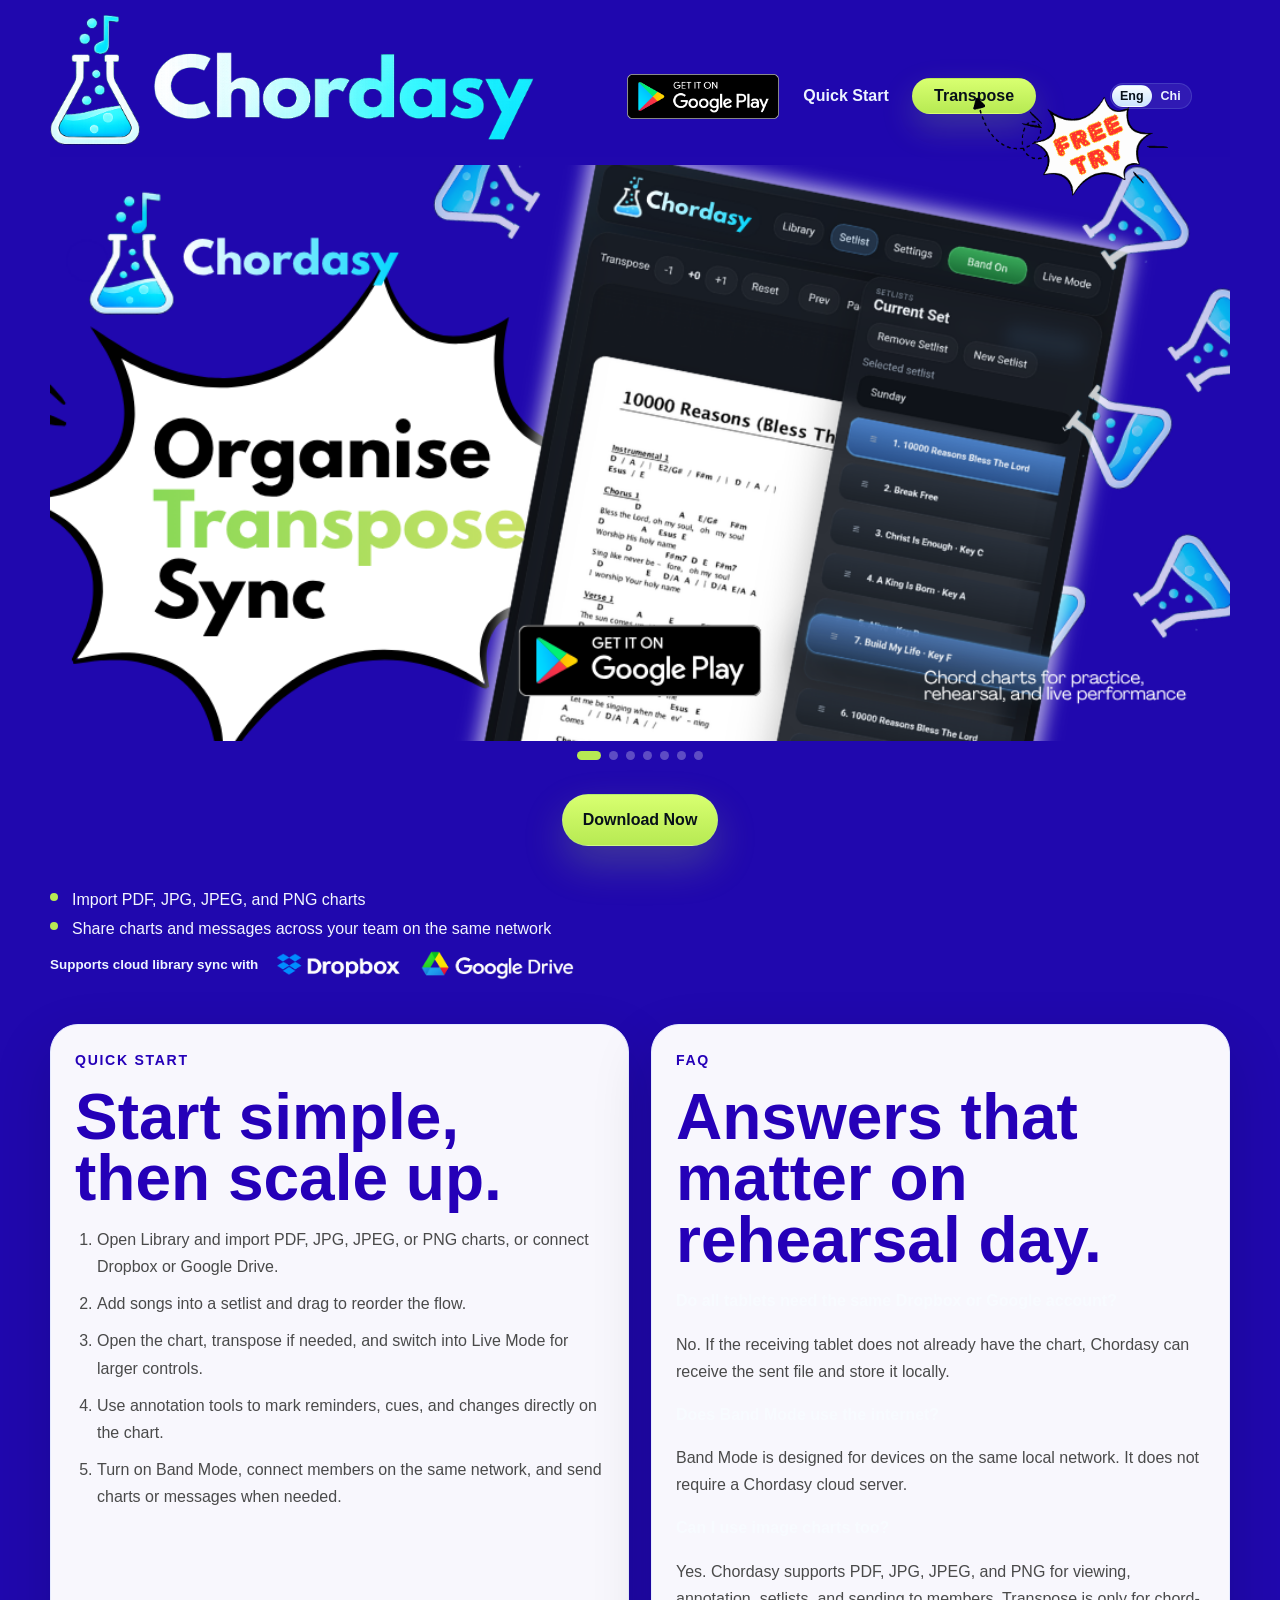
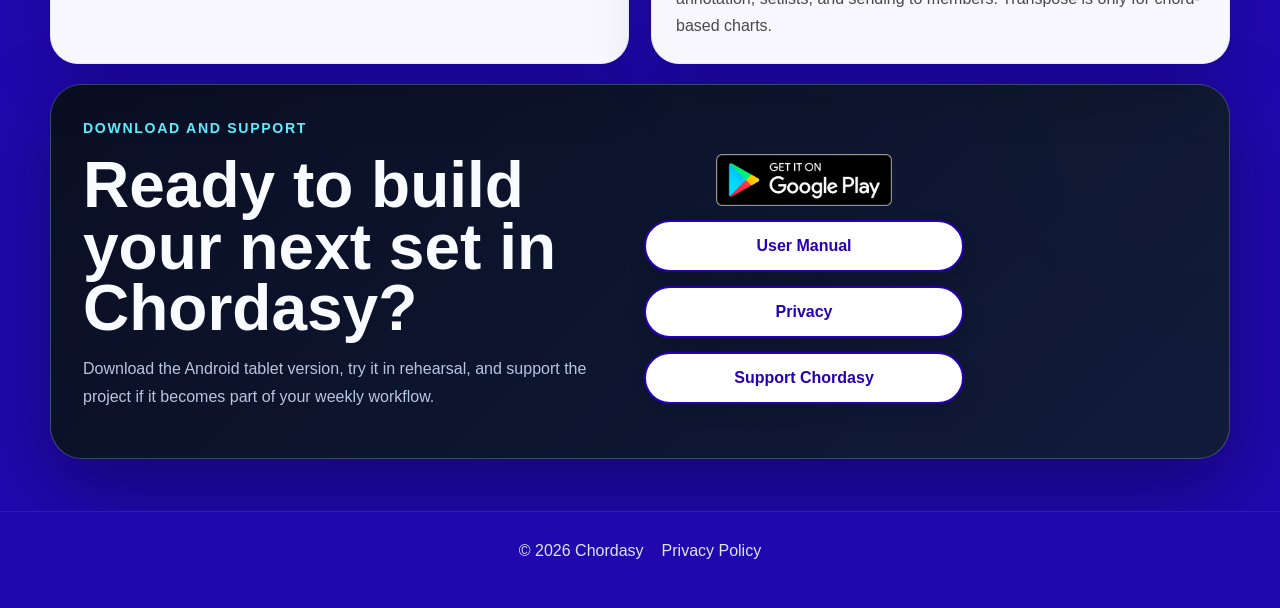
==== index.html @ b267c08c "Add files via upload" ====
<!doctype html>
<html lang="en">
  <head>
    <meta charset="utf-8" />
    <meta name="viewport" content="width=device-width, initial-scale=1" />
    <title>Chordasy | Build your chart flow for the stage</title>
    <meta
      name="description"
      content="Chordasy helps bands organize chart libraries, build setlists, transpose keys, annotate on stage, connect Dropbox or Google Drive, and share songs in Band Mode."
    />
    <meta property="og:title" content="Chordasy" />
    <meta
      property="og:description"
      content="Organize your chart library, build setlists fast, transpose instantly, and share charts across the band."
    />
    <meta property="og:type" content="website" />
    <meta property="og:image" content="store-page-2.png" />
    <link rel="canonical" href="https://chordasy.com/" />
    <link rel="icon" href="chordasy_app_icon.png" />
    <link rel="preload" as="image" href="feature_card_desktop_1.png" />
    <link rel="stylesheet" href="styles.css?v=20260610-mobile-download-1" />
    <script type="application/ld+json">
      {
        "@context": "https://schema.org",
        "@graph": [
          {
            "@type": "WebSite",
            "@id": "https://chordasy.com/#website",
            "name": "Chordasy",
            "url": "https://chordasy.com/",
            "inLanguage": ["en", "zh-Hant"],
            "publisher": {
              "@id": "https://chordasy.com/#organization"
            }
          },
          {
            "@type": "Organization",
            "@id": "https://chordasy.com/#organization",
            "name": "Chordasy",
            "url": "https://chordasy.com/",
            "logo": "https://chordasy.com/chordasy_logo_header.png"
          },
          {
            "@type": "SoftwareApplication",
            "@id": "https://chordasy.com/#app",
            "name": "Chordasy",
            "applicationCategory": "MusicApplication",
            "operatingSystem": "Android",
            "url": "https://chordasy.com/",
            "downloadUrl": "https://chordasy.com/download.html",
            "image": "https://chordasy.com/store-page-2.png",
            "description": "Chordasy helps bands organize chart libraries, build setlists, transpose keys, annotate on stage, connect Dropbox or Google Drive, and share songs in Band Mode.",
            "offers": {
              "@type": "Offer",
              "price": "0",
              "priceCurrency": "USD",
              "url": "https://chordasy.com/download.html"
            },
            "featureList": [
              "Organize PDF, JPG, JPEG, and PNG chart libraries",
              "Build and reorder setlists",
              "Transpose chord charts",
              "Annotate charts during rehearsal or live performance",
              "Connect Dropbox and Google Drive chart libraries",
              "Share charts and messages with band members on the same network"
            ],
            "publisher": {
              "@id": "https://chordasy.com/#organization"
            }
          },
          {
            "@type": "FAQPage",
            "@id": "https://chordasy.com/#faq",
            "mainEntity": [
              {
                "@type": "Question",
                "name": "Do all tablets need the same Dropbox or Google account?",
                "acceptedAnswer": {
                  "@type": "Answer",
                  "text": "No. If the receiving tablet does not already have the chart, Chordasy can receive the sent file and store it locally."
                }
              },
              {
                "@type": "Question",
                "name": "Does Band Mode use the internet?",
                "acceptedAnswer": {
                  "@type": "Answer",
                  "text": "Band Mode is designed for devices on the same local network. It does not require a Chordasy cloud server."
                }
              },
              {
                "@type": "Question",
                "name": "Can I use image charts too?",
                "acceptedAnswer": {
                  "@type": "Answer",
                  "text": "Yes. Chordasy supports PDF, JPG, JPEG, and PNG for viewing, annotation, setlists, and sending to members. Transpose is only for chord-based charts."
                }
              }
            ]
          }
        ]
      }
    </script>
  </head>
  <body>
    <header class="site-header">
      <a class="brand" href="#top" aria-label="Chordasy home">
        <img src="chordasy_logo_header.png" alt="Chordasy" />
      </a>
      <div class="header-controls">
        <nav class="nav-links" aria-label="Main navigation">
          <a class="nav-play-badge play-badge-button" href="https://play.google.com/store/apps/details?id=com.KaKitGameProduction.Chordasy" aria-label="Download on Google Play">
            <img src="Google-play-badge.png" alt="Get it on Google Play" />
          </a>
          <a href="#help" data-i18n="navFeatures">Quick Start</a>
          <div class="transpose-nav-callout">
            <button type="button" class="nav-link-button nav-link-button-accent" data-transpose-open data-i18n="navTranspose">Transpose</button>
            <img class="transpose-nav-callout-image" src="transpose-callout.gif" alt="Free try callout for Transpose" />
          </div>
        </nav>
        <div class="lang-switch" aria-label="Language switcher">
          <button type="button" class="lang-button" data-lang-button="en">Eng</button>
          <button type="button" class="lang-button" data-lang-button="zh">Chi</button>
        </div>
      </div>
    </header>

    <main id="top">
      <section class="hero">
        <div class="hero-copy hero-copy-top">
          <p class="eyebrow" data-i18n="heroEyebrow">Tablet-ready workflow for rehearsals, worship teams, and live bands</p>
          <h1 class="hero-title">
            <span data-i18n="heroTitleLine1">Build</span>
            <span class="accent" data-i18n="heroTitleLine2">your chart flow</span>
            <span data-i18n="heroTitleLine3">for the stage.</span>
          </h1>
          <p class="lead" data-i18n="heroLead">
            Chordasy brings library search, setlists, transpose, live annotation, cloud sync, and Band Mode sharing into one fast tablet workspace.
          </p>
        </div>

        <div class="hero-copy hero-copy-bottom">
          <ul class="hero-points">
            <li data-i18n="heroPoint1">Import PDF, JPG, JPEG, and PNG charts</li>
            <li data-i18n="heroPoint3">Share charts and messages across the band on the same network</li>
          </ul>
          <div class="provider-strip" aria-label="Supported cloud providers">
            <span class="provider-strip-label" data-i18n="providerLabel">Supports cloud library sync with</span>
            <div class="provider-logos">
              <img class="provider-logo provider-logo-dropbox" src="dropbox_logo_20260605.png" alt="Dropbox" />
              <img class="provider-logo provider-logo-google-drive" src="google_drive_logo_20260605.png" alt="Google Drive" />
            </div>
          </div>
        </div>

        <div class="hero-download-now">
          <a
            class="button primary"
            href="https://play.google.com/store/apps/details?id=com.KaKitGameProduction.Chordasy"
            target="_blank"
            rel="noopener"
          >
            Download Now
          </a>
        </div>

        <div class="hero-stage" id="stories" aria-label="Chordasy story posters">
          <div class="story-grid hero-story-grid">
            <article class="story-card" data-story-card>
              <img class="story-desktop-card" src="feature_card_desktop_1.png" alt="Organise Transpose Sync feature card" width="1024" height="500" loading="eager" fetchpriority="high" decoding="sync" />
              <figure class="story-poster">
                <img src="store-page-1.png" alt="Chordasy mobile store feature 1" width="900" height="1600" loading="eager" fetchpriority="high" decoding="sync" />
              </figure>
              <div class="story-copy">
                <p class="story-kicker" data-i18n="story0Kicker">Workflow</p>
                <h3 data-i18n="story0Title">Organise, transpose, sync</h3>
                <p data-i18n="story0Body">Keep your charts, setlists, key changes, cloud library, and band sharing in one tablet-ready music workspace.</p>
              </div>
            </article>

            <article class="story-card" data-story-card>
              <img class="story-desktop-card" src="feature_card_desktop_2.png" alt="Connect your cloud library feature card" width="1024" height="500" loading="lazy" decoding="async" />
              <figure class="story-poster">
                <img src="store-page-2.png" alt="Chordasy mobile store feature 2" width="900" height="1600" loading="lazy" decoding="async" />
              </figure>
              <div class="story-copy">
                <p class="story-kicker" data-i18n="story5Kicker">Cloud</p>
                <h3 data-i18n="story5Title">Connect your cloud library</h3>
                <p data-i18n="story5Body">Link Dropbox or Google Drive from inside the app, choose your chart folder, and refresh the library without leaving your workflow.</p>
              </div>
            </article>

            <article class="story-card" data-story-card>
              <img class="story-desktop-card" src="feature_card_desktop_3.png" alt="Build setlists fast feature card" width="1024" height="500" loading="lazy" decoding="async" />
              <figure class="story-poster">
                <img src="store-page-3.png" alt="Chordasy mobile store feature 3" width="900" height="1600" loading="lazy" decoding="async" />
              </figure>
              <div class="story-copy">
                <p class="story-kicker" data-i18n="story2Kicker">Setlist</p>
                <h3 data-i18n="story2Title">Build setlists fast</h3>
                <p data-i18n="story2Body">Create the running order, drag songs into place, and keep the whole set ready for rehearsal, worship, or live performance.</p>
              </div>
            </article>

            <article class="story-card" data-story-card>
              <img class="story-desktop-card" src="feature_card_desktop_4.png" alt="Organise your song library feature card" width="1024" height="500" loading="lazy" decoding="async" />
              <figure class="story-poster">
                <img src="store-page-4.png" alt="Chordasy mobile store feature 4" width="900" height="1600" loading="lazy" decoding="async" />
              </figure>
              <div class="story-copy">
                <p class="story-kicker" data-i18n="story1Kicker">Library</p>
                <h3 data-i18n="story1Title">Organise your song library</h3>
                <p data-i18n="story1Body">Search local charts, browse cloud sources, import PDFs, and open the right song quickly from a tablet-friendly library layout.</p>
              </div>
            </article>

            <article class="story-card" data-story-card>
              <img class="story-desktop-card" src="feature_card_desktop_5.png" alt="Transpose keys instantly feature card" width="1024" height="500" loading="lazy" decoding="async" />
              <figure class="story-poster">
                <img src="store-page-5.png" alt="Chordasy mobile store feature 5" width="900" height="1600" loading="lazy" decoding="async" />
              </figure>
              <div class="story-copy">
                <p class="story-kicker" data-i18n="story3Kicker">Transpose</p>
                <h3 data-i18n="story3Title">Transpose keys instantly</h3>
                <p data-i18n="story3Body">Shift the key on the fly without leaving the chart, so the band can react immediately when the room or vocalist needs a change.</p>
                <button class="button secondary story-action" type="button" data-transpose-open data-i18n="transposeDemoButton">Transpose</button>
              </div>
            </article>

            <article class="story-card" data-story-card>
              <img class="story-desktop-card" src="feature_card_desktop_6.png" alt="Share chart with the band feature card" width="1024" height="500" loading="lazy" decoding="async" />
              <figure class="story-poster">
                <img src="store-page-6.png" alt="Chordasy mobile store feature 6" width="900" height="1600" loading="lazy" decoding="async" />
              </figure>
              <div class="story-copy">
                <p class="story-kicker" data-i18n="story6Kicker">Band Mode</p>
                <h3 data-i18n="story6Title">Share charts with the band</h3>
                <p data-i18n="story6Body">Send charts, messages, and files to connected members on the same network, even when they do not already have the song in their library.</p>
              </div>
            </article>

            <article class="story-card mobile-story-hidden" data-story-card>
              <img class="story-desktop-card" src="feature_card_desktop_7.png" alt="Use it live on stage feature card" width="1024" height="500" loading="lazy" decoding="async" />
              <figure class="story-poster">
                <img src="store-page-7.png" alt="Use it live on stage poster" width="900" height="1600" loading="lazy" decoding="async" />
              </figure>
              <div class="story-copy">
                <p class="story-kicker" data-i18n="story4Kicker">Live mode</p>
                <h3 data-i18n="story4Title">Use it live on stage</h3>
                <p data-i18n="story4Body">Keep the chart full-size, switch tools quickly, and stay inside the performance flow while rehearsing or playing live.</p>
              </div>
            </article>

            <article class="story-card mobile-story-hidden" data-story-card>
              <img class="story-desktop-card" src="feature_card_desktop_7.png" alt="Use it live on stage feature card" width="1024" height="500" loading="lazy" decoding="async" />
              <figure class="story-poster">
                <img src="store-page-8.png" alt="Use it live on stage poster" width="900" height="1600" loading="lazy" decoding="async" />
              </figure>
              <div class="story-copy">
                <p class="story-kicker" data-i18n="story4Kicker">Live mode</p>
                <h3 data-i18n="story4Title">Use it live on stage</h3>
                <p data-i18n="story4Body">Keep the chart full-size, switch tools quickly, and stay inside the performance flow while rehearsing or playing live.</p>
              </div>
            </article>

          </div>
          <div class="story-carousel-dots hero-story-dots" aria-label="Feature story navigation">
            <button class="story-carousel-dot is-active" type="button" aria-label="Go to feature 1" data-story-dot="0"></button>
            <button class="story-carousel-dot" type="button" aria-label="Go to feature 2" data-story-dot="1"></button>
            <button class="story-carousel-dot" type="button" aria-label="Go to feature 3" data-story-dot="2"></button>
            <button class="story-carousel-dot" type="button" aria-label="Go to feature 4" data-story-dot="3"></button>
            <button class="story-carousel-dot" type="button" aria-label="Go to feature 5" data-story-dot="4"></button>
            <button class="story-carousel-dot" type="button" aria-label="Go to feature 6" data-story-dot="5"></button>
            <button class="story-carousel-dot mobile-story-hidden" type="button" aria-label="Go to feature 7" data-story-dot="6"></button>
          </div>
          <div class="mobile-download-button">
            <a
              href="https://play.google.com/store/apps/details?id=com.KaKitGameProduction.Chordasy"
              class="nav-link-button-accent"
              target="_blank"
              rel="noopener"
              data-i18n="heroMobileDownload"
            >
              Download Now
            </a>
          </div>
        </div>

        <div class="video-popover" id="video-popover" role="dialog" aria-modal="true" aria-label="Chordasy video" hidden>
          <div class="video-card video-card-vertical" aria-label="Chordasy introduction video">
            <iframe
              id="hero-video-frame"
              src=""
              title="Chordasy introduction video"
              loading="lazy"
              allow="accelerometer; autoplay; clipboard-write; encrypted-media; gyroscope; picture-in-picture; web-share"
              allowfullscreen
            ></iframe>
          </div>
        </div>
      </section>

      <section id="help" class="content-section split-section">
        <div class="panel-block">
          <p class="eyebrow" data-i18n="helpEyebrow">Quick start</p>
          <h2 data-i18n="helpTitle">Start simple, then scale up.</h2>
          <ol class="steps">
            <li data-i18n="helpStep1">Open Library and import PDF, JPG, JPEG, or PNG charts, or connect Dropbox or Google Drive.</li>
            <li data-i18n="helpStep2">Add songs into a setlist and drag to reorder the flow.</li>
            <li data-i18n="helpStep3">Open the chart, transpose if needed, and switch into Live Mode for larger controls.</li>
            <li data-i18n="helpStep4">Use annotation tools to mark reminders, cues, and changes directly on the chart.</li>
            <li data-i18n="helpStep5">Turn on Band Mode, connect members on the same network, and send charts or messages when needed.</li>
          </ol>
        </div>

        <div class="panel-block faq-block">
          <p class="eyebrow" data-i18n="faqEyebrow">FAQ</p>
          <h2 data-i18n="faqTitle">Answers that matter on rehearsal day.</h2>
          <div class="faq-mini">
            <p><strong data-i18n="faq1Q">Do all tablets need the same Dropbox or Google account?</strong></p>
            <p data-i18n="faq1A">No. If the receiving tablet does not already have the chart, Chordasy can receive the sent file and store it locally.</p>
            <p><strong data-i18n="faq2Q">Does Band Mode use the internet?</strong></p>
            <p data-i18n="faq2A">Band Mode is designed for devices on the same local network. It does not require a Chordasy cloud server.</p>
            <p><strong data-i18n="faq3Q">Can I use image charts too?</strong></p>
            <p data-i18n="faq3A">Yes. Chordasy supports PDF, JPG, JPEG, and PNG for viewing, annotation, setlists, and sending to members. Transpose is only for chord-based charts.</p>
          </div>
        </div>
      </section>

      <section id="support" class="content-section support-section">
        <div class="support-copy">
          <p class="eyebrow" data-i18n="supportEyebrow">Download and support</p>
          <h2 data-i18n="supportTitle">Ready to build your next set in Chordasy?</h2>
          <p data-i18n="supportBody">Download the Android tablet version, try it in rehearsal, and support the project if it becomes part of your weekly workflow.</p>
        </div>
        <div class="support-actions">
          <a class="button primary play-badge-button" href="https://play.google.com/store/apps/details?id=com.KaKitGameProduction.Chordasy" aria-label="Download on Google Play">
            <img src="Google-play-badge.png" alt="Get it on Google Play" />
          </a>
          <a class="button ghost" href="Chordasy_User_Manual_v1.pdf" download data-i18n="supportManual">User Manual</a>
          <a class="button ghost" href="privacy.html" data-i18n="supportPrivacy">Privacy</a>
          <a class="button ghost" href="https://www.buymeacoffee.com/chordlab" data-i18n="supportSecondary">Support Chordasy</a>
        </div>
      </section>
    </main>

    <div class="transpose-modal hidden" id="transpose-modal" aria-hidden="true" hidden>
      <div class="transpose-modal-backdrop" data-transpose-close></div>
      <div class="transpose-modal-card" role="dialog" aria-modal="true" aria-labelledby="transpose-modal-title">
        <div class="transpose-modal-header">
          <div>
            <p class="eyebrow" data-i18n="transposeDemoEyebrow">Try the transpose demo</p>
            <h2 id="transpose-modal-title" class="transpose-modal-title" data-i18n="transposeDemoTitle">Upload a PDF and transpose it live.</h2>
            <p class="transpose-modal-copy" data-i18n="transposeDemoCopy">Preview the chart, shift the key with the same style bar as the app, then download the updated PDF.</p>
          </div>
          <button class="transpose-modal-close" type="button" aria-label="Close" data-transpose-close>&times;</button>
        </div>

        <div class="transpose-modal-layout">
          <div class="transpose-modal-panel transpose-modal-panel-controls">
            <div class="transpose-upload-card">
              <p class="transpose-upload-label" data-i18n="transposeDemoUploadLabel">Upload PDF</p>
              <button class="button primary transpose-upload-button" type="button" id="transpose-upload-trigger" data-i18n="transposeDemoUploadButton">Choose PDF</button>
              <input id="transpose-upload-input" class="transpose-upload-input" type="file" accept="application/pdf,.pdf" />
              <p class="transpose-upload-hint" data-i18n="transposeDemoUploadHint">Best for chord charts in PDF format.</p>
              <p class="transpose-upload-file" id="transpose-upload-file" data-i18n="transposeDemoNoFile">No PDF selected yet.</p>
            </div>

            <div class="transpose-demo-bar">
              <span class="transpose-demo-bar-label" data-i18n="transposeDemoBarLabel">Transpose</span>
              <div class="transpose-demo-bar-controls">
                <button class="transpose-step-button" type="button" id="transpose-demo-down">-1</button>
                <strong class="transpose-demo-value" id="transpose-demo-value">+0</strong>
                <button class="transpose-step-button" type="button" id="transpose-demo-up">+1</button>
                <button class="transpose-reset-button" type="button" id="transpose-demo-reset" data-i18n="transposeDemoReset">Reset</button>
              </div>
            </div>

            <div class="transpose-demo-actions">
              <a class="button ghost transpose-download-button is-disabled" id="transpose-download-button" href="#" aria-disabled="true" data-i18n="transposeDemoDownload">Download PDF</a>
            </div>

            <p class="transpose-demo-status" id="transpose-demo-status" data-i18n="transposeDemoStatusIdle">Upload a PDF to start the transpose demo.</p>
            <div class="transpose-loading hidden" id="transpose-loading" aria-hidden="true">
              <div class="transpose-loading-track">
                <div class="transpose-loading-bar"></div>
              </div>
            </div>
          </div>

          <div class="transpose-modal-panel transpose-modal-panel-preview">
            <div class="transpose-preview-frame">
              <div class="transpose-preview-loading hidden" id="transpose-preview-loading" aria-hidden="true">
                <div class="transpose-preview-loading-card">
                  <p class="transpose-preview-loading-label" data-i18n="transposeDemoLoadingLabel">Preparing preview...</p>
                  <div class="transpose-loading-track transpose-loading-track-large">
                    <div class="transpose-loading-bar"></div>
                  </div>
                </div>
              </div>
              <div class="transpose-preview-pages is-empty" id="transpose-preview-pages">
                <div class="transpose-preview-empty">
                  <p class="transpose-preview-empty-title" data-i18n="transposeDemoEmptyTitle">Transpose preview</p>
                  <p class="transpose-preview-empty-copy" data-i18n="transposeDemoEmptyCopy">Your PDF preview will appear here after upload.</p>
                </div>
              </div>
            </div>
          </div>
        </div>
      </div>
    </div>

    <footer class="site-footer">
      <span data-i18n="footerCopy">© 2026 Chordasy</span>
      <a href="privacy.html" data-i18n="footerPrivacy">Privacy Policy</a>
    </footer>

    <script>
      const translations = {
        en: {
          navFeatures: "Quick Start",
          navTranspose: "Transpose",
          navHowTo: "How to",
          navManual: "User Manual",
          navHelp: "Help",
          navPrivacy: "Privacy",
          navSupport: "Support",
          heroEyebrow: "Tablet-ready workflow for rehearsals, worship teams, and live bands",
          heroTitleLine1: "Build",
          heroTitleLine2: "your chart flow",
          heroTitleLine3: "for the stage.",
          heroLead:
            "Chordasy brings library search, setlists, transpose, live annotation, cloud sync, and Band Mode sharing into one fast tablet workspace.",
          heroPrimary: "Download Now",
          heroManual: "User Manual",
          heroSecondary: "See real screens",
          heroPoint1: "Import PDF, JPG, JPEG, and PNG charts",
          heroPoint3: "Share charts and messages across your team on the same network",
          providerLabel: "Supports cloud library sync with",
          storiesEyebrow: "Feature storyboards",
          storiesTitle: "Seven real workflows, built from your actual app screens.",
          storiesLead:
            "These are the same visual directions used in your latest store material, now turned into the structure of the website so visitors understand Chordasy in seconds.",
          story0Kicker: "Workflow",
          story0Title: "Organise, transpose, sync",
          story0Body: "Keep your charts, setlists, key changes, cloud library, and band sharing in one tablet-ready music workspace.",
          story1Kicker: "Library",
          story1Title: "Organise your song library",
          story1Body: "Search local charts, browse cloud sources, import PDFs, and open the right song quickly from a tablet-friendly library layout.",
          story2Kicker: "Setlist",
          story2Title: "Build setlists fast",
          story2Body: "Create the running order, drag songs into place, and keep the whole set ready for rehearsal, worship, or live performance.",
          story3Kicker: "Transpose",
          story3Title: "Transpose keys instantly",
          story3Body: "Shift the key on the fly without leaving the chart, so the band can react immediately when the room or vocalist needs a change.",
          transposeDemoButton: "Transpose",
          transposeDemoEyebrow: "Try the transpose demo",
          transposeDemoTitle: "Upload a PDF and transpose it live.",
          transposeDemoCopy: "Preview the chart, shift the key with the same style bar as the app, then download the updated PDF.",
          transposeDemoUploadLabel: "Upload PDF",
          transposeDemoUploadButton: "Choose PDF",
          transposeDemoUploadHint: "Best for chord charts in PDF format.",
          transposeDemoNoFile: "No PDF selected yet.",
          transposeDemoBarLabel: "Transpose",
          transposeDemoReset: "Reset",
          transposeDemoDownload: "Download PDF",
          transposeDemoStatusIdle: "Upload a PDF to start the transpose demo.",
          transposeDemoStatusUploading: "Uploading PDF and preparing preview...",
          transposeDemoStatusLoading: "Refreshing transpose preview...",
          transposeDemoLoadingLabel: "Preparing preview...",
          transposeDemoStatusReady: "Preview ready. Adjust the key and download when you are happy.",
          transposeDemoStatusError: "Something went wrong while preparing the transpose demo.",
          transposeDemoEmptyTitle: "Transpose preview",
          transposeDemoEmptyCopy: "Your PDF preview will appear here after upload.",
          story4Kicker: "Live mode",
          story4Title: "Use it live on stage",
          story4Body: "Keep the chart full-size, switch tools quickly, and stay inside the performance flow while rehearsing or playing live.",
          story5Kicker: "Cloud",
          story5Title: "Connect your cloud library",
          story5Body: "Link Dropbox or Google Drive from inside the app, choose your chart folder, and refresh the library without leaving your workflow.",
          story6Kicker: "Band Mode",
          story6Title: "Share charts with the band",
          story6Body: "Send charts, messages, and files to connected members on the same network, even when they do not already have the song in their library.",
          helpEyebrow: "Quick start",
          helpTitle: "Start simple, then scale up.",
          helpStep1: "Open Library and import PDF, JPG, JPEG, or PNG charts, or connect Dropbox or Google Drive.",
          helpStep2: "Add songs into a setlist and drag to reorder the flow.",
          helpStep3: "Open the chart, transpose if needed, and switch into Live Mode for larger controls.",
          helpStep4: "Use annotation tools to mark reminders, cues, and changes directly on the chart.",
          helpStep5: "Turn on Band Mode, connect members on the same network, and send charts or messages when needed.",
          faqEyebrow: "FAQ",
          faqTitle: "Answers that matter on rehearsal day.",
          faq1Q: "Do all tablets need the same Dropbox or Google account?",
          faq1A: "No. If the receiving tablet does not already have the chart, Chordasy can receive the sent file and store it locally.",
          faq2Q: "Does Band Mode use the internet?",
          faq2A: "Band Mode is designed for devices on the same local network. It does not require a Chordasy cloud server.",
          faq3Q: "Can I use image charts too?",
          faq3A: "Yes. Chordasy supports PDF, JPG, JPEG, and PNG for viewing, annotation, setlists, and sending to members. Transpose is only for chord-based charts.",
          supportEyebrow: "Download and support",
          supportTitle: "Ready to build your next set in Chordasy?",
          supportBody: "Download the Android tablet version, try it in rehearsal, and support the project if it becomes part of your weekly workflow.",
          supportPrimary: "Download now",
          supportManual: "User Manual",
          supportPrivacy: "Privacy",
          supportSecondary: "Support Chordasy",
          footerCopy: "© 2026 Chordasy",
          footerPrivacy: "Privacy Policy"
        },
        zh: {
          navFeatures: "快速開始",
          navTranspose: "Transpose",
          navHowTo: "教學",
          navManual: "使用手冊",
          navHelp: "說明",
          navPrivacy: "私隱",
          navSupport: "支援",
          heroEyebrow: "為排練、敬拜團隊與現場樂隊而設的平板工作流程",
          heroTitleLine1: "建立",
          heroTitleLine2: "你的樂譜流程",
          heroTitleLine3: "直上舞台。",
          heroLead:
            "Chordasy 將樂譜庫搜尋、Setlist、移調、現場標記、雲端連接與 Band Mode 分享整合成一個快速的平板工作空間。",
          heroPrimary: "立即下載",
          heroManual: "使用手冊",
          heroSecondary: "看真實畫面",
          heroPoint1: "支援匯入 PDF、JPG、JPEG、PNG 樂譜",
          heroPoint3: "可在同一網絡內向團隊成員分享樂譜與訊息",
          providerLabel: "支援以下雲端樂譜服務",
          storiesEyebrow: "功能故事版",
          storiesTitle: "七個真實工作流程，直接來自你實際的 app 畫面。",
          storiesLead:
            "網站而家直接跟返你最新 store material 嘅講法，令新訪客一眼就明白 Chordasy 可以點樣幫到排練同演出。",
          story0Kicker: "Workflow",
          story0Title: "整理、移調、同步",
          story0Body: "將樂譜、Setlist、轉 key、雲端樂譜庫同樂隊分享集中在一個平板工作空間。",
          story1Kicker: "Library",
          story1Title: "整理你的樂譜庫",
          story1Body: "搜尋本機歌曲、瀏覽雲端來源、匯入 PDF，並用平板友善的介面快速打開需要的 chart。",
          story2Kicker: "Setlist",
          story2Title: "快速建立 Setlist",
          story2Body: "建立歌單、拖動排序，將整個排練或演出流程預先安排好。",
          story3Kicker: "Transpose",
          story3Title: "即時移調",
          story3Body: "無需離開樂譜畫面即可轉 key，方便即場配合主唱、樂手或現場需要。",
          transposeDemoButton: "Transpose",
          transposeDemoEyebrow: "試用移調功能",
          transposeDemoTitle: "上載 PDF，直接即時移調。",
          transposeDemoCopy: "先預覽樂譜，再用同 app 類似的 transpose bar 轉 key，最後下載更新後的 PDF。",
          transposeDemoUploadLabel: "上載 PDF",
          transposeDemoUploadButton: "選擇 PDF",
          transposeDemoUploadHint: "最適合和弦類 PDF 樂譜。",
          transposeDemoNoFile: "尚未選擇 PDF。",
          transposeDemoBarLabel: "Transpose",
          transposeDemoReset: "重設",
          transposeDemoDownload: "下載 PDF",
          transposeDemoStatusIdle: "先上載 PDF，之後就可以開始試用移調。",
          transposeDemoStatusUploading: "正在上載 PDF 並準備預覽...",
          transposeDemoStatusLoading: "正在更新移調預覽...",
          transposeDemoLoadingLabel: "正在準備預覽...",
          transposeDemoStatusReady: "預覽已準備好，你可以繼續轉 key，之後下載 PDF。",
          transposeDemoStatusError: "準備移調示範時發生問題。",
          transposeDemoEmptyTitle: "移調預覽",
          transposeDemoEmptyCopy: "上載 PDF 後，預覽會顯示喺呢度。",
          story4Kicker: "Live Mode",
          story4Title: "舞台上直接使用",
          story4Body: "保持大畫面顯示樂譜，快速切換工具，排練與演出時都可以留在同一個流程內。",
          story5Kicker: "Cloud",
          story5Title: "連接你的雲端樂譜庫",
          story5Body: "在 app 內連接 Dropbox 或 Google Drive，選擇資料夾後直接 refresh library，流程簡潔直接。",
          story6Kicker: "Band Mode",
          story6Title: "與樂隊分享樂譜",
          story6Body: "可向同網絡內的成員傳送 chart、訊息與檔案，就算對方本身未有該歌曲都可以接收。",
          helpEyebrow: "快速開始",
          helpTitle: "先簡單開始，再慢慢擴展。",
          helpStep1: "打開 Library，匯入 PDF、JPG、JPEG、PNG，或者連接 Dropbox / Google Drive。",
          helpStep2: "將歌曲加入 Setlist，並拖動重新排序。",
          helpStep3: "打開歌曲，需要時移調，再切換到 Live Mode 使用更大的控制。",
          helpStep4: "用 annotation 工具直接在 chart 上標記提醒、cue 位與修改。",
          helpStep5: "開啟 Band Mode，連接同一網絡成員，按需要傳送歌曲或訊息。",
          faqEyebrow: "常見問題",
          faqTitle: "排練當日最實際的答案。",
          faq1Q: "所有平板都需要同一個 Dropbox 或 Google 帳戶嗎？",
          faq1A: "不需要。若接收方未有該 chart，Chordasy 可以接收傳送過來的檔案並儲存在本機。",
          faq2Q: "Band Mode 需要互聯網嗎？",
          faq2A: "Band Mode 主要為同一個本地網絡內的裝置而設，不需要 Chordasy 雲端伺服器。",
          faq3Q: "可以使用圖片樂譜嗎？",
          faq3A: "可以。Chordasy 支援 PDF、JPG、JPEG、PNG 作瀏覽、標記、Setlist 與傳送；移調只適用於和弦型樂譜。",
          supportEyebrow: "下載與支持",
          supportTitle: "準備好用 Chordasy 建立下一個 set？",
          supportBody: "下載 Android 平板版本，在排練中試用；如果成為你每星期流程一部分，歡迎支持持續開發。",
          supportPrimary: "立即下載",
          supportManual: "使用手冊",
          supportPrivacy: "私隱",
          supportSecondary: "支持 Chordasy",
          footerCopy: "© 2026 Chordasy",
          footerPrivacy: "私隱政策"
        }
      };

      function applyLanguage(language) {
        const lang = translations[language] ? language : "en";
        document.documentElement.lang = lang;
        localStorage.setItem("chordlab-language", lang);
        document.querySelectorAll("[data-i18n-html]").forEach((node) => {
          const key = node.getAttribute("data-i18n-html");
          if (translations[lang][key]) {
            node.innerHTML = translations[lang][key];
          }
        });
        document.querySelectorAll("[data-i18n]").forEach((node) => {
          const key = node.getAttribute("data-i18n");
          if (translations[lang][key]) {
            node.textContent = translations[lang][key];
          }
        });
        document.querySelectorAll("[data-lang-button]").forEach((button) => {
          button.classList.toggle("active", button.getAttribute("data-lang-button") === lang);
        });
      }

      const savedLanguage = localStorage.getItem("chordlab-language");
      const detectedLanguage = navigator.language && navigator.language.toLowerCase().startsWith("zh") ? "zh" : "en";
      applyLanguage(savedLanguage || detectedLanguage);

      document.querySelectorAll("[data-lang-button]").forEach((button) => {
        button.addEventListener("click", () => applyLanguage(button.getAttribute("data-lang-button")));
      });

      const videoTrigger = document.getElementById("video-trigger");
      const videoPopover = document.getElementById("video-popover");
      const heroVideoFrame = document.getElementById("hero-video-frame");
      const heroVideoUrl = "https://www.youtube.com/embed/DfoLbRaoKZc?rel=0&playsinline=1";
      const transposeApiBase = "https://chordlab-transpose-api.onrender.com";
      const transposeDemoState = {
        documentId: "",
        transpose: 0,
        filename: "",
        downloadUrl: "",
      };
      const transposeEls = {
        modal: document.getElementById("transpose-modal"),
        open: document.querySelectorAll("[data-transpose-open]"),
        close: document.querySelectorAll("[data-transpose-close]"),
        uploadTrigger: document.getElementById("transpose-upload-trigger"),
        uploadInput: document.getElementById("transpose-upload-input"),
        uploadFile: document.getElementById("transpose-upload-file"),
        status: document.getElementById("transpose-demo-status"),
        loading: document.getElementById("transpose-loading"),
        previewLoading: document.getElementById("transpose-preview-loading"),
        pages: document.getElementById("transpose-preview-pages"),
        value: document.getElementById("transpose-demo-value"),
        down: document.getElementById("transpose-demo-down"),
        up: document.getElementById("transpose-demo-up"),
        reset: document.getElementById("transpose-demo-reset"),
        download: document.getElementById("transpose-download-button"),
      };

      function transposeText(key) {
        const currentLang = document.documentElement.lang === "zh" ? "zh" : "en";
        return translations[currentLang][key] || translations.en[key] || "";
      }

      function setTransposeStatus(key, fallback) {
        transposeEls.status.textContent = transposeText(key) || fallback;
      }

      function setTransposeLoading(active) {
        transposeEls.loading.classList.toggle("hidden", !active);
        transposeEls.loading.setAttribute("aria-hidden", active ? "false" : "true");
        transposeEls.previewLoading.classList.toggle("hidden", !active);
        transposeEls.previewLoading.setAttribute("aria-hidden", active ? "false" : "true");
      }

      function setTransposeControlsEnabled(enabled) {
        [transposeEls.down, transposeEls.up, transposeEls.reset].forEach((button) => {
          button.disabled = !enabled;
        });
      }

      function updateTransposeValue() {
        transposeEls.value.textContent = `${transposeDemoState.transpose >= 0 ? "+" : ""}${transposeDemoState.transpose}`;
      }

      function updateTransposeDownload(downloadUrl) {
        transposeDemoState.downloadUrl = downloadUrl || "";
        if (transposeDemoState.downloadUrl) {
          transposeEls.download.href = transposeDemoState.downloadUrl;
          transposeEls.download.classList.remove("is-disabled");
          transposeEls.download.setAttribute("aria-disabled", "false");
        } else {
          transposeEls.download.href = "#";
          transposeEls.download.classList.add("is-disabled");
          transposeEls.download.setAttribute("aria-disabled", "true");
        }
      }

      function renderTransposeEmptyState() {
        transposeEls.pages.classList.add("is-empty");
        transposeEls.pages.innerHTML = `
          <div class="transpose-preview-empty">
            <p class="transpose-preview-empty-title">${transposeText("transposeDemoEmptyTitle")}</p>
            <p class="transpose-preview-empty-copy">${transposeText("transposeDemoEmptyCopy")}</p>
          </div>
        `;
      }

      function renderTransposePreview(payload) {
        transposeEls.pages.classList.remove("is-empty");
        transposeEls.pages.innerHTML = payload.pages
          .map(
            (pageUrl, index) => `
              <figure class="transpose-preview-page">
                <img src="${pageUrl}" alt="Transpose preview page ${index + 1}" loading="${index === 0 ? "eager" : "lazy"}" />
              </figure>
            `
          )
          .join("");
        updateTransposeDownload(payload.download_url || "");
        updateTransposeValue();
      }

      async function transposeApiJson(url, options) {
        const response = await fetch(url, options);
        let payload = null;
        try {
          payload = await response.json();
        } catch (error) {
          payload = null;
        }
        if (!response.ok) {
          throw new Error((payload && payload.error) || `Request failed with status ${response.status}`);
        }
        return payload;
      }

      async function refreshTransposePreview() {
        if (!transposeDemoState.documentId) {
          return;
        }
        setTransposeStatus("transposeDemoStatusLoading", "Refreshing transpose preview...");
        setTransposeLoading(true);
        const payload = await transposeApiJson(
          `${transposeApiBase}/api/transpose/${transposeDemoState.documentId}/preview?transpose=${transposeDemoState.transpose}`
        );
        renderTransposePreview(payload);
        setTransposeLoading(false);
        setTransposeStatus("transposeDemoStatusReady", "Preview ready. Adjust the key and download when you are happy.");
      }

      async function handleTransposeUpload(file) {
        if (!file) {
          return;
        }
        transposeDemoState.transpose = 0;
        transposeDemoState.documentId = "";
        updateTransposeValue();
        updateTransposeDownload("");
        transposeEls.uploadFile.textContent = file.name;
        setTransposeStatus("transposeDemoStatusUploading", "Uploading PDF and preparing preview...");
        setTransposeLoading(true);
        setTransposeControlsEnabled(false);

        const formData = new FormData();
        formData.append("file", file);

        try {
          const payload = await transposeApiJson(`${transposeApiBase}/api/transpose/upload`, {
            method: "POST",
            body: formData,
          });
          transposeDemoState.documentId = payload.document_id || "";
          transposeDemoState.filename = payload.filename || file.name;
          renderTransposePreview(payload);
          setTransposeControlsEnabled(true);
          setTransposeLoading(false);
          setTransposeStatus("transposeDemoStatusReady", "Preview ready. Adjust the key and download when you are happy.");
        } catch (error) {
          renderTransposeEmptyState();
          updateTransposeDownload("");
          setTransposeLoading(false);
          setTransposeStatus("transposeDemoStatusError", "Something went wrong while preparing the transpose demo.");
          transposeEls.status.textContent += ` ${error.message}`;
        }
      }

      function openTransposeModal() {
        transposeEls.modal.hidden = false;
        transposeEls.modal.classList.remove("hidden");
        transposeEls.modal.setAttribute("aria-hidden", "false");
        document.body.classList.add("modal-open");
      }

      function closeTransposeModal() {
        transposeEls.modal.classList.add("hidden");
        transposeEls.modal.hidden = true;
        transposeEls.modal.setAttribute("aria-hidden", "true");
        document.body.classList.remove("modal-open");
      }

      function openHeroVideo() {
        videoPopover.hidden = false;
        if (videoTrigger) {
          videoTrigger.setAttribute("aria-expanded", "true");
        }
        heroVideoFrame.src = heroVideoUrl;
      }

      function closeHeroVideo() {
        videoPopover.hidden = true;
        if (videoTrigger) {
          videoTrigger.setAttribute("aria-expanded", "false");
        }
        heroVideoFrame.src = "";
      }

    function initStoryCarousel() {
        const grid = document.querySelector(".hero-story-grid");
        const allCards = Array.from(document.querySelectorAll("[data-story-card]"));
        const allDots = Array.from(document.querySelectorAll("[data-story-dot]"));
        if (!grid || !allCards.length || !allDots.length) return;

        let activeIndex = 0;
        let rafId = 0;
        let isDragging = false;

        function visibleItems() {
          return {
            cards: allCards.filter((card) => window.getComputedStyle(card).display !== "none"),
            dots: allDots.filter((dot) => window.getComputedStyle(dot).display !== "none"),
          };
        }

        function setActiveStory(index) {
          const { cards, dots } = visibleItems();
          if (!cards.length || !dots.length) return;

          activeIndex = Math.max(0, Math.min(index, cards.length - 1));

          allDots.forEach((dot) => {
            dot.classList.remove("is-active");
            dot.setAttribute("aria-current", "false");
          });

          dots.forEach((dot, dotIndex) => {
            const isActive = dotIndex === activeIndex;
            dot.classList.toggle("is-active", isActive);
            dot.setAttribute("aria-current", isActive ? "true" : "false");
          });
        }

        function detectActiveStory() {
          const { cards } = visibleItems();
          if (!cards.length) return;

          const gridRect = grid.getBoundingClientRect();
          const gridCenter = gridRect.left + gridRect.width / 2;

          let closestIndex = 0;
          let closestDistance = Number.POSITIVE_INFINITY;

          cards.forEach((card, index) => {
            const rect = card.getBoundingClientRect();
            const cardCenter = rect.left + rect.width / 2;
            const distance = Math.abs(cardCenter - gridCenter);

            if (distance < closestDistance) {
              closestDistance = distance;
              closestIndex = index;
            }
          });

          setActiveStory(closestIndex);
        }

        function onScroll() {
          if (rafId) cancelAnimationFrame(rafId);
          rafId = requestAnimationFrame(detectActiveStory);
        }

        function scrollToStory(index) {
          const { cards } = visibleItems();
          if (!cards.length) return;

          const targetIndex = Math.max(0, Math.min(index, cards.length - 1));

          cards[targetIndex]?.scrollIntoView({
            behavior: "smooth",
            inline: "center",
            block: "nearest",
          });

          setActiveStory(targetIndex);
        }

        function goToPreviousStory() {
          const { cards } = visibleItems();
          if (!cards.length) return;

          const prevIndex = activeIndex <= 0 ? cards.length - 1 : activeIndex - 1;
          scrollToStory(prevIndex);
        }

        function goToNextStory() {
          const { cards } = visibleItems();
          if (!cards.length) return;

          const nextIndex = (activeIndex + 1) % cards.length;
          scrollToStory(nextIndex);
        }

        allDots.forEach((dot) => {
          dot.addEventListener("click", (event) => {
            event.preventDefault();
            event.stopPropagation();

            const { dots } = visibleItems();
            const index = dots.indexOf(dot);

            if (index < 0) return;
            scrollToStory(index);
          });
        });

        grid.addEventListener("scroll", onScroll, { passive: true });

        grid.addEventListener("pointerdown", () => {
          isDragging = false;
        });

        grid.addEventListener("pointermove", () => {
          isDragging = true;
        });

        grid.addEventListener("click", (event) => {
          if (isDragging) return;
          if (event.target.closest("[data-transpose-open]")) return;

          const { cards } = visibleItems();
          if (!cards.length) return;

          const gridRect = grid.getBoundingClientRect();
          const clickX = event.clientX - gridRect.left;

          if (clickX < gridRect.width / 2) {
            goToPreviousStory();
          } else {
            goToNextStory();
          }
        });

        window.addEventListener("resize", detectActiveStory);

        grid.scrollLeft = 0;
        setActiveStory(0);

        window.requestAnimationFrame(() => {
          grid.scrollLeft = 0;
          setActiveStory(0);
        });

        window.addEventListener(
          "load",
          () => {
            grid.scrollLeft = 0;
            setActiveStory(0);
          },
          { once: true }
        );
      }

      if (videoTrigger) {
        videoTrigger.addEventListener("click", () => {
          if (videoPopover.hidden) {
            openHeroVideo();
          } else {
            closeHeroVideo();
          }
        });
      }

      document.addEventListener("click", (event) => {
        if (!videoPopover.hidden && event.target === videoPopover) {
          closeHeroVideo();
        }
      });

      document.addEventListener("keydown", (event) => {
        if (event.key === "Escape" && !videoPopover.hidden) {
          closeHeroVideo();
        }
        if (event.key === "Escape" && !transposeEls.modal.classList.contains("hidden")) {
          closeTransposeModal();
        }
      });

      transposeEls.open.forEach((button) => button.addEventListener("click", openTransposeModal));
      transposeEls.close.forEach((button) => button.addEventListener("click", closeTransposeModal));
      transposeEls.uploadTrigger.addEventListener("click", () => transposeEls.uploadInput.click());
      transposeEls.uploadInput.addEventListener("change", () => {
        const [file] = transposeEls.uploadInput.files || [];
        handleTransposeUpload(file);
      });
      transposeEls.down.addEventListener("click", async () => {
        if (!transposeDemoState.documentId) return;
        transposeDemoState.transpose -= 1;
        updateTransposeValue();
        try {
          await refreshTransposePreview();
        } catch (error) {
          setTransposeLoading(false);
          setTransposeStatus("transposeDemoStatusError", "Something went wrong while preparing the transpose demo.");
          transposeEls.status.textContent += ` ${error.message}`;
        }
      });
      transposeEls.up.addEventListener("click", async () => {
        if (!transposeDemoState.documentId) return;
        transposeDemoState.transpose += 1;
        updateTransposeValue();
        try {
          await refreshTransposePreview();
        } catch (error) {
          setTransposeLoading(false);
          setTransposeStatus("transposeDemoStatusError", "Something went wrong while preparing the transpose demo.");
          transposeEls.status.textContent += ` ${error.message}`;
        }
      });
      transposeEls.reset.addEventListener("click", async () => {
        if (!transposeDemoState.documentId) return;
        transposeDemoState.transpose = 0;
        updateTransposeValue();
        try {
          await refreshTransposePreview();
        } catch (error) {
          setTransposeLoading(false);
          setTransposeStatus("transposeDemoStatusError", "Something went wrong while preparing the transpose demo.");
          transposeEls.status.textContent += ` ${error.message}`;
        }
      });
      transposeEls.download.addEventListener("click", (event) => {
        if (!transposeDemoState.downloadUrl) {
          event.preventDefault();
        }
      });
      initStoryCarousel();
      closeTransposeModal();
      renderTransposeEmptyState();
      setTransposeControlsEnabled(false);
      setTransposeLoading(false);
      updateTransposeValue();
      updateTransposeDownload("");
    </script>
  </body>
</html>
---- styles.css ----
:root {
  color-scheme: dark;
  --bg-top: #2008ae;
  --bg-mid: #2008ae;
  --bg-bottom: #14006f;
  --surface: rgba(12, 18, 32, 0.78);
  --surface-strong: rgba(12, 18, 32, 0.92);
  --surface-soft: rgba(255, 255, 255, 0.06);
  --line: rgba(170, 220, 255, 0.16);
  --line-strong: rgba(170, 220, 255, 0.28);
  --text: #f8fbff;
  --muted: #b6c5e0;
  --accent: #b7ea53;
  --accent-2: #5cf0ff;
  --shadow: 0 28px 80px rgba(0, 0, 0, 0.34);
  --display-font: "Avenir Next", "Trebuchet MS", sans-serif;
  --ui-font: "Avenir Next", "Trebuchet MS", sans-serif;
}

* {
  box-sizing: border-box;
}

[hidden] {
  display: none !important;
}

.hidden {
  display: none !important;
}

html {
  scroll-behavior: smooth;
}

body.modal-open {
  overflow: hidden;
}

body {
  margin: 0;
  min-height: 100vh;
  font-family: var(--ui-font);
  color: var(--text);
  background: #2008ae;
}

a {
  color: inherit;
  text-decoration: none;
}

img {
  max-width: 100%;
}

h1,
h2,
h3,
p {
  margin-top: 0;
}

h1,
h2,
h3 {
  font-family: var(--display-font);
  font-weight: 900;
  letter-spacing: 0;
  line-height: 0.96;
}

h1 {
  margin-bottom: 18px;
  font-size: clamp(3.4rem, 8vw, 6.9rem);
}

h2 {
  margin-bottom: 16px;
  font-size: clamp(2.2rem, 5vw, 4.4rem);
}

h3 {
  margin-bottom: 10px;
  font-size: clamp(1.45rem, 2vw, 2rem);
}

p,
li {
  color: var(--muted);
  font-size: 1rem;
  line-height: 1.7;
}

.site-header,
.hero,
.content-section {
  width: min(1180px, calc(100% - 48px));
  margin: 0 auto;
}

.site-header {
  position: sticky;
  top: 0;
  z-index: 20;
  display: flex;
  align-items: center;
  justify-content: space-between;
  gap: 18px;
  padding: 10px 0;
  background: rgba(32, 8, 174, 0.86);
  backdrop-filter: blur(20px);
  border-bottom: 0;
  box-shadow: none;
}

.brand {
  display: inline-flex;
  align-items: center;
  flex: 0 0 auto;
}

.brand img {
  display: block;
  width: min(500px, 38vw);
  max-height: 178px;
  height: auto;
  object-fit: contain;
}

.nav-links a[href$="Chordasy_User_Manual_v1.pdf"] {
  border-color: rgba(88, 223, 255, 0.28);
  background: rgba(255, 255, 255, 0.08);
}

.header-controls {
  display: flex;
  align-items: center;
  gap: 10px;
  flex: 1 1 auto;
  justify-content: flex-end;
}

.nav-links {
  display: flex;
  flex-wrap: wrap;
  justify-content: flex-end;
  gap: 4px;
  align-items: center;
  margin-right: clamp(28px, 5vw, 76px);
  transform: translateY(18px);
}

.transpose-nav-callout {
  position: relative;
  display: inline-flex;
  align-items: center;
  z-index: 6;
}

.nav-links a,
.nav-link-button,
.lang-button {
  border-radius: 999px;
  border: 1px solid transparent;
  color: #ecf4ff;
  font: inherit;
  font-weight: 600;
}

.nav-links a,
.nav-link-button {
  display: inline-flex;
  align-items: center;
  justify-content: center;
  min-width: 124px;
  padding: 8px 12px;
  text-align: center;
  background: transparent;
  cursor: pointer;
}

.nav-links .nav-play-badge {
  min-width: 0;
  width: 154px;
  padding: 0;
}

.nav-play-badge img {
  display: block;
  width: 100%;
  max-height: 46px;
  object-fit: contain;
}

.nav-links a:hover,
.nav-link-button:hover {
  border-color: var(--line-strong);
  background: rgba(255, 255, 255, 0.06);
}

.nav-links .nav-play-badge:hover {
  border-color: transparent;
  background: transparent;
}

.nav-link-button-accent {
  color: #071019;
  border-color: transparent;
  background: linear-gradient(180deg, #d8ff70, #b7ea53);
  box-shadow: 0 14px 34px rgba(183, 234, 83, 0.2);
}

.nav-links a.nav-link-button-accent {
  color: #071019;
  background: linear-gradient(180deg, #d8ff70, #b7ea53);
  border-color: transparent;
  box-shadow: 0 14px 34px rgba(183, 234, 83, 0.2);
}

.nav-link-button-accent:hover {
  border-color: transparent;
  background: linear-gradient(180deg, #defe84, #bce75d);
}

.nav-links a.nav-link-button-accent:hover {
  border-color: transparent;
  background: linear-gradient(180deg, #defe84, #bce75d);
}

.transpose-nav-callout-image {
  position: absolute;
  top: calc(50% - 9px);
  left: calc(50% - 12px);
  width: 210px;
  max-width: none;
  pointer-events: none;
  z-index: 8;
}

.lang-switch {
  display: inline-flex;
  padding: 1px;
  border: 1px solid var(--line);
  border-radius: 999px;
  background: rgba(255, 255, 255, 0.08);
  margin-right: clamp(18px, 3vw, 44px);
  transform: translateY(18px);
}

.lang-button {
  min-width: 38px;
  padding: 3px 7px;
  font-size: 0.78rem;
  background: transparent;
  cursor: pointer;
}

.lang-button.active {
  color: #071019;
  background: linear-gradient(180deg, #f9fdff, #cce6ff);
}

main {
  overflow: hidden;
  padding-bottom: 52px;
}

.hero {
  display: grid;
  grid-template-columns: minmax(0, 0.9fr) minmax(320px, 1.1fr);
  gap: clamp(28px, 5vw, 64px);
  align-items: center;
  align-content: start;
  min-height: calc(100vh - 110px);
  padding: 28px 0 24px;
}

.hero-copy-top {
  grid-column: 1;
  grid-row: 1;
}

.hero-copy-bottom {
  grid-column: 1;
  grid-row: 2;
  margin-top: 8px;
}

.eyebrow {
  margin: 0 0 14px;
  color: var(--accent-2);
  font-size: 0.88rem;
  font-weight: 900;
  letter-spacing: 0.12em;
  text-transform: uppercase;
}

.hero-title span {
  display: block;
}

.hero-title .accent {
  color: var(--accent-2);
}

.lead {
  max-width: 640px;
  color: #eef5ff;
  font-size: 1.15rem;
}

.hero-actions,
.support-actions,
.download-actions {
  display: flex;
  flex-wrap: wrap;
  gap: 14px;
  margin-top: 14px;
}

.hero-actions {
  grid-column: 1 / -1;
  grid-row: 2;
  justify-content: center;
  justify-self: center;
  width: 100%;
  margin-top: -18px;
  margin-bottom: -22px;
}

.hero-actions .button {
  min-width: 200px;
}

.hero-actions .play-badge-button {
  min-width: 200px;
}

.support-actions .button,
.download-actions-stacked .button {
  min-width: 320px;
}

.support-actions .play-badge-button,
.download-actions-stacked .play-badge-button {
  min-width: 320px;
}

.button {
  display: inline-flex;
  align-items: center;
  justify-content: center;
  min-height: 52px;
  padding: 14px 20px;
  border-radius: 999px;
  border: 1px solid var(--line);
  font-weight: 800;
  text-align: center;
}

.button.primary {
  color: #071019;
  background: linear-gradient(180deg, #d8ff70, #b7ea53);
  box-shadow: 0 18px 42px rgba(183, 234, 83, 0.22);
}

.play-badge-button {
  padding: 0;
  border: 0;
  min-height: 0;
  background: transparent;
  box-shadow: none;
}

.button.primary.play-badge-button,
.button.primary.play-badge-button:hover,
.button.primary.play-badge-button:focus,
.button.primary.play-badge-button:active {
  padding: 0;
  border: 0;
  background: transparent;
  box-shadow: none;
}

.play-badge-button img {
  display: block;
  width: 100%;
  height: auto;
  max-height: 52px;
  object-fit: contain;
}

.button.secondary,
.button.ghost {
  background: rgba(255, 255, 255, 0.06);
}

.support-actions .button.ghost {
  background: #ffffff;
  color: #2500b8;
  border: 2px solid #2500b8;
  font-weight: 700;
  box-shadow: 0 8px 20px rgba(0, 0, 0, 0.12);
}

.support-actions .button.ghost:hover {
  background: #2500b8;
  color: #ffffff;
  border-color: #2500b8;
}

.button.secondary:hover,
.button.ghost:hover,
.nav-links a:hover,
.lang-button:hover {
  transform: translateY(-1px);
}

.video-trigger {
  cursor: pointer;
}

.hero-points {
  display: grid;
  gap: 2px;
  margin: 8px 0 0;
  padding: 0;
  list-style: none;
}

.provider-strip {
  display: inline-flex;
  flex-wrap: nowrap;
  align-items: center;
  justify-content: flex-start;
  width: fit-content;
  max-width: 100%;
  gap: 10px;
  margin-top: 4px;
  padding: 2px 0 0;
  border: 0;
  border-radius: 0;
  background: transparent;
}

.provider-strip-label {
  color: #eef5ff;
  font-size: 0.84rem;
  font-weight: 600;
  white-space: nowrap;
}

.provider-logos {
  display: flex;
  flex-wrap: nowrap;
  align-items: center;
  gap: 14px;
}

.provider-logo {
  display: block;
  height: 34px;
  width: auto;
  object-fit: contain;
}

.provider-logo-dropbox {
  height: 31px;
}

.provider-logo-google-drive {
  height: 32px;
}

.hero-points li {
  position: relative;
  padding-left: 22px;
  color: #f3f7ff;
}

.hero-points li::before {
  content: "";
  position: absolute;
  left: 0;
  top: 0.72em;
  width: 8px;
  height: 8px;
  border-radius: 999px;
  background: var(--accent);
  transform: translateY(-50%);
}

.hero-point-cloud {
  display: flex;
  flex-wrap: wrap;
  align-items: center;
  gap: 10px;
}

.hero-inline-provider {
  display: inline-block;
  width: auto;
  height: 28px;
  vertical-align: middle;
  object-fit: contain;
}

.hero-inline-provider-dropbox {
  height: 25px;
}

.hero-inline-provider-google-drive {
  height: 26px;
}

.hero-stage {
  grid-column: 2;
  grid-row: 1 / span 2;
  position: relative;
  min-height: 720px;
  display: flex;
  flex-direction: column;
  align-items: center;
  justify-content: flex-start;
  align-self: start;
  margin-top: -54px;
  padding-top: 0;
}

.story-card,
.workflow-card,
.panel-block,
.download-card,
.policy-grid article {
  border: 1px solid var(--line);
  box-shadow: var(--shadow);
}

.policy-grid article {
  background: transparent;
  border: 0;
  box-shadow: none;
}

.signal-label,
.story-kicker {
  display: inline-block;
  margin-bottom: 8px;
  color: var(--accent-2);
  font-size: 0.82rem;
  font-weight: 900;
  letter-spacing: 0.1em;
  text-transform: uppercase;
}

.content-section {
  padding: 20px 0;
}

.section-heading {
  max-width: 860px;
  margin-bottom: 34px;
}

.story-grid {
  display: grid;
  grid-template-columns: repeat(2, minmax(0, 1fr));
  gap: 20px;
}

.hero-story-grid {
  display: flex;
  align-items: stretch;
  gap: 0;
  width: min(800px, 100%);
  overflow-x: auto;
  overscroll-behavior-x: contain;
  margin: 0;
  padding: 0 0 12px;
  scroll-snap-type: x mandatory;
  scroll-padding-inline: 0;
  scrollbar-width: none;
  -ms-overflow-style: none;
  cursor: pointer;
}

.hero-story-grid:active {
  cursor: grabbing;
}

.hero-story-grid::-webkit-scrollbar {
  display: none;
}

.story-desktop-card {
  display: none;
  width: 100%;
  height: auto;
}

.story-carousel-dots {
  display: none;
}

.hero-story-dots {
  display: flex;
  align-items: center;
  justify-content: center;
  gap: 8px;
  margin-top: 16px;
}

.story-carousel-dot {
  width: 9px;
  height: 9px;
  padding: 0;
  border: 0;
  border-radius: 999px;
  background: rgba(255, 255, 255, 0.28);
  cursor: pointer;
}

.story-carousel-dot.is-active {
  width: 24px;
  background: var(--accent);
}

.mobile-download-button {
  display: none;
}

.story-card {
  display: grid;
  grid-template-columns: minmax(200px, 250px) minmax(0, 1fr);
  gap: 18px;
  padding: 18px;
  border-radius: 18px;
  align-items: center;
  background: rgba(255, 255, 255, 0.045);
}

.hero-story-grid .story-card {
  flex: 0 0 100%;
  min-width: 100%;
  min-height: 620px;
  scroll-snap-align: center;
  grid-template-columns: minmax(260px, 320px) minmax(0, 1fr);
  align-items: center;
  padding: 0;
  border: 0;
  border-radius: 0;
  background: transparent;
  box-shadow: none;
}

.story-poster {
  margin: 0;
}

.story-poster img {
  display: block;
  width: 100%;
  aspect-ratio: 9 / 16;
  object-fit: cover;
  border-radius: 16px;
}

.hero-story-grid .story-poster img {
  object-fit: contain;
  background: rgba(255, 255, 255, 0.03);
}

.story-copy p:last-child,
.workflow-card p:last-child,
.panel-block p:last-child {
  margin-bottom: 0;
}

.story-action {
  min-width: 180px;
}

.workflow-grid,
.feature-grid,
.faq-grid,
.policy-grid,
.how-to-grid {
  display: grid;
  grid-template-columns: repeat(3, minmax(0, 1fr));
  gap: 18px;
}

.workflow-card,
.panel-block,
.feature-card,
.faq-grid article,
.download-card,
.zh-panel,
.how-to-card {
  padding: 24px;
  border-radius: 28px;
}

.workflow-shot {
  margin: 8px 0 18px;
  overflow: hidden;
  border-radius: 24px;
  border: 1px solid rgba(255, 255, 255, 0.08);
}

.workflow-shot img {
  display: block;
  width: 100%;
  aspect-ratio: 1.2 / 1;
  object-fit: cover;
}

.step-number {
  display: inline-flex;
  margin-bottom: 12px;
  color: var(--accent);
  font-family: var(--display-font);
  font-size: 2.4rem;
  line-height: 1;
}

.split-section {
  display: grid;
  grid-template-columns: repeat(2, minmax(0, 1fr));
  gap: 22px;
}

.split-section .panel-block {
  background: rgba(255, 255, 255, 0.97);
  color: #4a4a4a;
  border: 1px solid #e5ebff;
  box-shadow: 0 24px 60px rgba(0, 0, 0, 0.15);
  backdrop-filter: blur(20px);
}

.split-section .eyebrow,
.split-section h2,
.split-section h3,
.split-section strong {
  color: #2500b8;
}

.split-section p,
.split-section li {
  color: #4a4a4a;
}

.faq-block {
  background: #ffffff;
}

.steps {
  padding-left: 22px;
}

.steps li {
  margin-bottom: 10px;
}

.faq-mini p strong {
  color: var(--text);
}

.support-section {
  display: flex;
  align-items: center;
  justify-content: space-between;
  gap: 24px;
  padding: 32px;
  border-radius: 32px;
  background:
    linear-gradient(135deg, rgba(9, 15, 29, 0.96), rgba(17, 28, 53, 0.96)),
    radial-gradient(circle at right top, rgba(183, 234, 83, 0.12), transparent 35%);
  border: 1px solid var(--line-strong);
  box-shadow: var(--shadow);
}

.support-copy {
  max-width: 720px;
}

.download-hero {
  display: grid;
  place-items: center;
}

.standalone-policy {
  min-height: calc(100vh - 220px);
}

.download-card {
  display: grid;
  gap: 24px;
  justify-items: center;
  width: min(920px, 100%);
  text-align: center;
}

.download-actions-stacked {
  flex-direction: column;
}

.download-pitch {
  max-width: 720px;
  margin: 0;
  white-space: pre-line;
}

.download-note {
  margin: 0;
}

.coffee-button {
  display: inline-flex;
  align-items: center;
  justify-content: center;
}

.coffee-button img {
  display: block;
  height: 56px;
  max-width: min(100%, 280px);
}

.feature-grid {
  grid-template-columns: repeat(3, minmax(0, 1fr));
}

.feature-card,
.faq-grid article,
.zh-panel,
.how-to-card,
.download-card {
  border: 1px solid var(--line);
}

.feature-icon {
  display: inline-flex;
  align-items: center;
  justify-content: center;
  width: 56px;
  height: 56px;
  margin-bottom: 18px;
  border-radius: 18px;
  background: rgba(255, 255, 255, 0.08);
  color: var(--accent);
  font-weight: 900;
}

.how-to-card ol {
  padding-left: 20px;
}

.how-to-card li {
  margin-bottom: 10px;
}

.privacy-section {
  border-radius: 32px;
}

.faq-grid,
.policy-grid {
  grid-template-columns: repeat(2, minmax(0, 1fr));
}

.site-footer {
  display: flex;
  flex-wrap: wrap;
  justify-content: center;
  gap: 18px;
  padding: 30px 20px 48px;
  color: #dce7fb;
  border-top: 1px solid rgba(255, 255, 255, 0.08);
}

.video-popover {
  position: fixed;
  inset: 0;
  z-index: 80;
  display: flex;
  align-items: center;
  justify-content: center;
  padding: 24px;
  background: rgba(4, 7, 16, 0.7);
  backdrop-filter: blur(14px);
}

.video-card {
  position: relative;
  overflow: hidden;
  width: min(420px, 86vw);
  border-radius: 30px;
  border: 1px solid var(--line-strong);
  background: #05080c;
}

.video-card::before {
  content: "";
  display: block;
  padding-top: 177.78%;
}

.video-card iframe {
  position: absolute;
  inset: 0;
  width: 100%;
  height: 100%;
  border: 0;
}

.transpose-modal {
  position: fixed;
  inset: 0;
  z-index: 95;
  display: grid;
  place-items: center;
  padding: 28px;
}

.transpose-modal-backdrop {
  position: absolute;
  inset: 0;
  background: rgba(5, 9, 20, 0.78);
  backdrop-filter: blur(18px);
}

.transpose-modal-card {
  position: relative;
  z-index: 1;
  width: min(1200px, 100%);
  max-height: min(92vh, 980px);
  overflow: hidden;
  display: grid;
  gap: 20px;
  padding: 24px;
  border: 1px solid var(--line-strong);
  border-radius: 32px;
  background: linear-gradient(180deg, rgba(8, 13, 24, 0.96), rgba(12, 18, 33, 0.98));
  box-shadow: 0 42px 90px rgba(0, 0, 0, 0.42);
}

.transpose-modal-header {
  display: flex;
  align-items: flex-start;
  justify-content: space-between;
  gap: 16px;
}

.transpose-modal-title {
  margin-bottom: 10px;
  font-size: clamp(2rem, 3vw, 3.2rem);
}

.transpose-modal-copy {
  max-width: 760px;
  margin-bottom: 0;
}

.transpose-modal-close {
  display: inline-flex;
  align-items: center;
  justify-content: center;
  width: 48px;
  height: 48px;
  flex: 0 0 auto;
  border: 1px solid var(--line);
  border-radius: 18px;
  background: rgba(255, 255, 255, 0.06);
  color: var(--text);
  font: inherit;
  font-size: 1.8rem;
  line-height: 1;
  cursor: pointer;
}

.transpose-modal-layout {
  display: grid;
  grid-template-columns: minmax(280px, 360px) minmax(0, 1fr);
  gap: 18px;
  min-height: 0;
}

.transpose-modal-panel {
  min-height: 0;
  border: 1px solid var(--line);
  border-radius: 28px;
  background: rgba(255, 255, 255, 0.04);
}

.transpose-modal-panel-controls {
  display: grid;
  gap: 16px;
  align-content: start;
  padding: 20px;
}

.transpose-upload-card,
.transpose-demo-bar {
  display: grid;
  gap: 12px;
  padding: 18px;
  border-radius: 24px;
  background: rgba(255, 255, 255, 0.04);
  border: 1px solid rgba(255, 255, 255, 0.08);
}

.transpose-upload-label,
.transpose-demo-bar-label,
.transpose-preview-empty-title {
  color: var(--text);
  font-weight: 700;
}

.transpose-upload-button,
.transpose-download-button {
  width: 100%;
}

.transpose-upload-input {
  display: none;
}

.transpose-upload-hint,
.transpose-upload-file,
.transpose-demo-status {
  font-size: 0.95rem;
}

.transpose-upload-hint,
.transpose-demo-status,
.transpose-preview-empty-copy {
  margin-bottom: 0;
}

.transpose-upload-file,
.transpose-demo-status,
.transpose-demo-value {
  color: #eef5ff;
}

.transpose-loading {
  display: grid;
  gap: 8px;
}

.transpose-loading-track {
  position: relative;
  height: 8px;
  overflow: hidden;
  border-radius: 999px;
  background: rgba(255, 255, 255, 0.08);
  border: 1px solid rgba(255, 255, 255, 0.08);
}

.transpose-loading-bar {
  position: absolute;
  inset: 0 auto 0 0;
  width: 38%;
  border-radius: inherit;
  background: linear-gradient(90deg, rgba(88, 223, 255, 0.2), var(--accent-2), var(--accent));
  animation: transpose-loading-slide 1.15s ease-in-out infinite;
}

@keyframes transpose-loading-slide {
  0% {
    transform: translateX(-115%);
  }

  100% {
    transform: translateX(330%);
  }
}

.transpose-demo-bar-controls {
  display: flex;
  align-items: center;
  gap: 10px;
  flex-wrap: wrap;
}

.transpose-step-button,
.transpose-reset-button {
  display: inline-flex;
  align-items: center;
  justify-content: center;
  min-height: 48px;
  padding: 0 18px;
  border: 1px solid var(--line);
  border-radius: 18px;
  background: rgba(255, 255, 255, 0.06);
  color: var(--text);
  font: inherit;
  font-weight: 700;
  cursor: pointer;
}

.transpose-step-button:disabled,
.transpose-reset-button:disabled,
.transpose-download-button.is-disabled {
  opacity: 0.45;
  cursor: not-allowed;
  pointer-events: none;
}

.transpose-demo-value {
  min-width: 72px;
  text-align: center;
  font-size: 1.35rem;
}

.transpose-demo-actions {
  display: grid;
}

.transpose-modal-panel-preview {
  padding: 16px;
}

.transpose-preview-frame {
  position: relative;
  height: min(68vh, 720px);
  overflow: hidden;
  border-radius: 24px;
  background: rgba(6, 10, 20, 0.78);
  border: 1px solid rgba(255, 255, 255, 0.08);
}

.transpose-preview-loading {
  position: absolute;
  inset: 0;
  z-index: 2;
  display: grid;
  place-items: center;
  padding: 24px;
  background: rgba(4, 7, 16, 0.58);
  backdrop-filter: blur(4px);
}

.transpose-preview-loading-card {
  display: grid;
  gap: 12px;
  width: min(360px, 100%);
  padding: 18px;
  border-radius: 22px;
  background: rgba(12, 18, 32, 0.92);
  border: 1px solid rgba(255, 255, 255, 0.08);
  box-shadow: 0 18px 44px rgba(0, 0, 0, 0.28);
}

.transpose-preview-loading-label {
  margin: 0;
  color: #eef5ff;
  font-weight: 700;
  text-align: center;
}

.transpose-loading-track-large {
  height: 12px;
}

.transpose-preview-pages {
  height: 100%;
  overflow: auto;
  display: grid;
  gap: 18px;
  padding: 18px;
}

.transpose-preview-pages.is-empty {
  place-items: center;
}

.transpose-preview-empty {
  max-width: 360px;
  text-align: center;
}

.transpose-preview-empty-title {
  margin-bottom: 10px;
}

.transpose-preview-page {
  margin: 0;
  padding: 16px;
  border-radius: 24px;
  background: rgba(255, 255, 255, 0.04);
  border: 1px solid rgba(255, 255, 255, 0.08);
}

.transpose-preview-page img {
  display: block;
  width: 100%;
  height: auto;
  border-radius: 16px;
}

@media (min-width: 1081px) {
  .hero {
    grid-template-columns: 1fr;
    gap: 16px;
    align-items: start;
    min-height: auto;
    padding-top: 8px;
  }

  .hero-copy-top {
    display: none;
  }

  .hero-stage {
    grid-column: 1 / -1;
    grid-row: 1;
    width: min(1180px, 100%);
    min-height: auto;
    margin: 0 auto;
    align-items: center;
  }

  .hero-story-grid {
    width: 100%;
    padding: 0;
  }

  .hero-story-grid .story-card {
    display: block;
    min-height: auto;
    padding: 0;
    border: 0;
    border-radius: 0;
    background: transparent;
    box-shadow: none;
  }

  .hero-story-grid .story-desktop-card {
    display: block;
  }

  .hero-story-grid .story-poster,
  .hero-story-grid .story-copy {
    display: none;
  }

  .hero-story-dots {
    margin-top: 10px;
  }

  .hero-actions {
    grid-column: 1 / -1;
    grid-row: 2;
    margin-top: 0;
    margin-bottom: -12px;
  }

  .hero-copy-bottom {
    grid-column: 1 / -1;
    grid-row: 3;
    width: min(1180px, 100%);
    margin: 0 auto;
  }
}

@media (max-width: 1080px) {
  .hero,
  .split-section,
  .story-grid,
  .workflow-grid,
  .feature-grid,
  .faq-grid,
  .policy-grid,
  .how-to-grid {
    grid-template-columns: 1fr;
  }

  .hero {
    min-height: auto;
    padding-top: 28px;
  }

  .hero-stage {
    grid-column: 1 / -1;
    grid-row: auto;
    width: 100%;
    min-height: 560px;
    margin-top: 0;
    padding-top: 18px;
  }

  .support-section {
    flex-direction: column;
    align-items: flex-start;
  }
}

@media (max-width: 900px) {
  body::before,
  body::after {
    width: 22px;
  }

  .site-header {
    align-items: flex-start;
    flex-direction: column;
  }

  .header-controls {
    width: 100%;
    align-items: flex-start;
    flex-direction: column;
  }

  .nav-links {
    justify-content: flex-start;
    gap: 8px;
    margin-right: 0;
    transform: none;
  }

  .brand img {
    width: min(280px, 58vw);
    max-height: 116px;
  }

  .transpose-nav-callout-image {
    display: none;
  }

  .transpose-nav-callout {
    display: none;
  }

  .story-card {
    grid-template-columns: 1fr;
  }

  .poster-stack {
    height: 520px;
  }

  .poster {
    width: clamp(180px, 36vw, 250px);
  }

  .transpose-modal-layout {
    grid-template-columns: 1fr;
  }
}

@media (max-width: 720px) {
  .site-header {
    position: relative;
  }

  h1 {
    font-size: clamp(2.7rem, 13vw, 4.3rem);
  }

  h2 {
    font-size: clamp(1.95rem, 8vw, 3rem);
  }

  .site-header {
    gap: 12px;
  }

  .brand {
    width: 100%;
    justify-content: center;
  }

  .brand img {
    width: min(260px, 70vw);
    max-height: 80px;
  }

  .header-controls {
    display: none;
  }

  .hero {
    gap: 0;
    padding-top: 0;
  }

  .hero-stage {
    display: flex;
    grid-row: 1;
    min-height: auto;
    margin-top: -20px;
    padding-top: 0;
  }

  .hero-copy-top {
    display: none;
  }

  .hero-copy-bottom {
    grid-row: 2;
  }

  .hero-story-grid {
    width: 100%;
  }

  .hero-story-grid .story-card {
    display: block;
    min-height: auto;
    padding: 0;
    border: 0;
    border-radius: 0;
    background: transparent;
    box-shadow: none;
  }

  .hero-story-grid .story-desktop-card {
    display: none;
  }

  .hero-story-grid .story-copy {
    display: none;
  }

  .hero-story-grid .story-poster {
    display: flex;
  }

  .hero-story-grid .mobile-story-hidden,
  .hero-story-dots .mobile-story-hidden {
    display: none;
  }

  .lead {
    font-size: 1.03rem;
  }

  .hero-points {
    gap: 8px;
  }

  .provider-strip {
    flex-wrap: wrap;
    gap: 10px;
    padding: 4px 0 0;
  }

  .provider-logo {
    height: 28px;
  }

  .story-grid {
    display: flex;
    gap: 0;
    align-items: stretch;
    overflow-x: auto;
    overscroll-behavior-x: contain;
    padding: 4px 0 10px;
    margin: 0;
    scroll-snap-type: x mandatory;
    scroll-padding-inline: 0;
    scrollbar-width: none;
    -ms-overflow-style: none;
  }

  .story-grid::-webkit-scrollbar {
    display: none;
  }

  .story-card {
    flex: 0 0 100%;
    grid-template-columns: 1fr;
    grid-template-rows: auto 1fr;
    align-content: start;
    min-height: 100%;
    height: 100%;
    width: 100%;
    scroll-snap-align: center;
  }

  .hero-story-grid .story-card.mobile-story-hidden,
  .hero-story-dots .story-carousel-dot.mobile-story-hidden {
    display: none;
  }

  .story-poster {
    width: 100%;
    max-width: none;
    margin: 0;
    aspect-ratio: 9 / 16;
    display: flex;
    align-items: center;
    justify-content: center;
    overflow: hidden;
  }

  .story-poster img {
    width: 100%;
    height: 100%;
    object-fit: contain;
    background: rgba(255, 255, 255, 0.03);
  }

  .story-copy {
    display: flex;
    flex-direction: column;
    gap: 8px;
  }

  .story-carousel-dots {
    display: flex;
    align-items: center;
    justify-content: center;
    gap: 8px;
    margin-top: 14px;
  }

  .story-carousel-dot {
    width: 9px;
    height: 9px;
    padding: 0;
    border: 0;
    border-radius: 999px;
    background: rgba(255, 255, 255, 0.28);
    cursor: pointer;
  }

  .story-carousel-dot.is-active {
    width: 24px;
    background: var(--accent);
  }

  .transpose-modal {
    padding: 16px;
  }

  .transpose-modal-card {
    max-height: 94vh;
    padding: 18px;
  }

  .transpose-modal-header {
    align-items: flex-start;
  }

  .transpose-modal-close {
    width: 42px;
    height: 42px;
  }

  .transpose-preview-frame {
    height: min(54vh, 560px);
  }
}

@media (max-width: 560px) {
  .site-header,
  .hero,
  .content-section {
    width: min(100%, calc(100% - 24px));
  }

  .site-header {
    padding: 12px 0;
  }

  .brand img {
    width: min(300px, 82vw);
    max-height: 118px;
  }

  .header-controls {
    width: 100%;
  }

  .nav-links {
    gap: 6px;
  }

  .nav-links a,
  .nav-link-button {
    min-width: 140px;
    padding: 8px 12px;
    font-size: 0.88rem;
  }

  .nav-links .nav-play-badge {
    min-width: 0;
    width: 150px;
    padding: 0;
  }

  .lang-button {
    min-width: 52px;
    padding: 8px 10px;
  }

  .hero {
    gap: 20px;
    padding-bottom: 8px;
  }

  .content-section {
    padding: 32px 0;
  }

  .support-section,
  .workflow-card,
  .panel-block,
  .story-card,
  .download-card,
  .policy-grid article {
    padding: 18px;
    border-radius: 24px;
  }

  .button,
  .download-actions,
  .support-actions,
  .hero-actions {
    width: 100%;
  }

  .button {
    width: 100%;
  }

  .hero-actions {
    grid-column: auto;
    grid-row: auto;
    display: grid !important;
    grid-template-columns: repeat(2, minmax(0, 1fr));
    gap: 10px;
    align-items: stretch;
  }

  .hero-actions .button {
    width: 100% !important;
    min-width: 0 !important;
    min-height: 46px;
    padding: 12px 10px;
    font-size: 0.92rem;
  }

  .support-actions {
    display: grid;
    grid-template-columns: repeat(2, minmax(0, 1fr));
    gap: 10px;
    align-items: stretch;
  }

  .support-actions .button {
    width: 100%;
    min-width: 0;
    min-height: 46px;
    padding: 12px 10px;
    font-size: 0.92rem;
  }

  .support-actions .button:nth-child(n + 3) {
    grid-column: 1 / -1;
  }

  .download-actions.download-actions-stacked {
    display: grid !important;
    grid-template-columns: repeat(2, minmax(0, 1fr));
    gap: 10px;
    width: 100%;
  }

  .download-actions.download-actions-stacked .button {
    width: 100% !important;
    min-width: 0 !important;
    min-height: 46px;
    padding: 12px 10px;
    font-size: 0.92rem;
  }

  .hero-actions {
    margin-top: 22px;
  }

  .hero-points li {
    font-size: 0.96rem;
  }

  .hero-inline-provider {
    height: 24px;
  }

  .hero-inline-provider-dropbox {
    height: 22px;
  }

  .hero-inline-provider-google-drive {
    height: 23px;
  }

  .provider-strip {
    align-items: flex-start;
    gap: 8px;
  }

  .provider-strip-label {
    width: 100%;
    white-space: normal;
  }

  .provider-logo {
    height: 26px;
  }

  .video-popover {
    padding: 14px;
  }

  .story-action {
    min-width: 100%;
  }

  .transpose-modal-card {
    gap: 16px;
    padding: 16px;
    border-radius: 24px;
  }

  .transpose-modal-title {
    font-size: clamp(1.7rem, 8vw, 2.3rem);
  }

  .transpose-modal-copy,
  .transpose-upload-hint,
  .transpose-upload-file,
  .transpose-demo-status,
  .transpose-preview-empty-copy {
    font-size: 0.92rem;
  }

  .transpose-modal-panel-controls,
  .transpose-modal-panel-preview {
    padding: 14px;
  }

  .transpose-upload-card,
  .transpose-demo-bar,
  .transpose-preview-page {
    padding: 14px;
    border-radius: 20px;
  }

  .transpose-demo-bar-controls {
    gap: 8px;
  }

  .transpose-step-button,
  .transpose-reset-button {
    min-height: 44px;
    padding: 0 14px;
  }

  .transpose-demo-value {
    min-width: 64px;
    font-size: 1.15rem;
  }

  .transpose-preview-frame {
    height: 48vh;
  }
}

/* ===== Mobile landing layout ===== */

@media (max-width: 720px) {
  .site-header {
    display: none;
  }

  .hero,
  .content-section {
    width: min(100%, calc(100% - 24px));
  }

  .hero {
    padding-top: 0;
    margin-top: 0;
    gap: 0;
  }

  .hero-stage {
    grid-row: 1;
    margin-top: 0;
    padding-top: 0;
    min-height: auto;
  }

  .hero-story-grid {
    padding-top: 0;
  }

  .mobile-download-button {
    display: flex;
    justify-content: center;
    margin-top: 16px;
    margin-bottom: 10px;
  }

  .mobile-download-button a {
    display: inline-flex;
    align-items: center;
    justify-content: center;
    min-width: 220px;
    min-height: 54px;
    padding: 14px 24px;
    border-radius: 999px;
    color: #071019;
    font-weight: 900;
    text-align: center;
    background: linear-gradient(180deg, #d8ff70, #b7ea53);
    box-shadow: 0 14px 34px rgba(183, 234, 83, 0.25);
  }

  .mobile-download-button a:hover,
  .mobile-download-button a:focus {
    background: linear-gradient(180deg, #defe84, #bce75d);
  }
}

.hero-download-now{
  width: 100%;
  display: flex;
  justify-content: center;
  align-items: center;
  margin: 18px auto 16px;
}
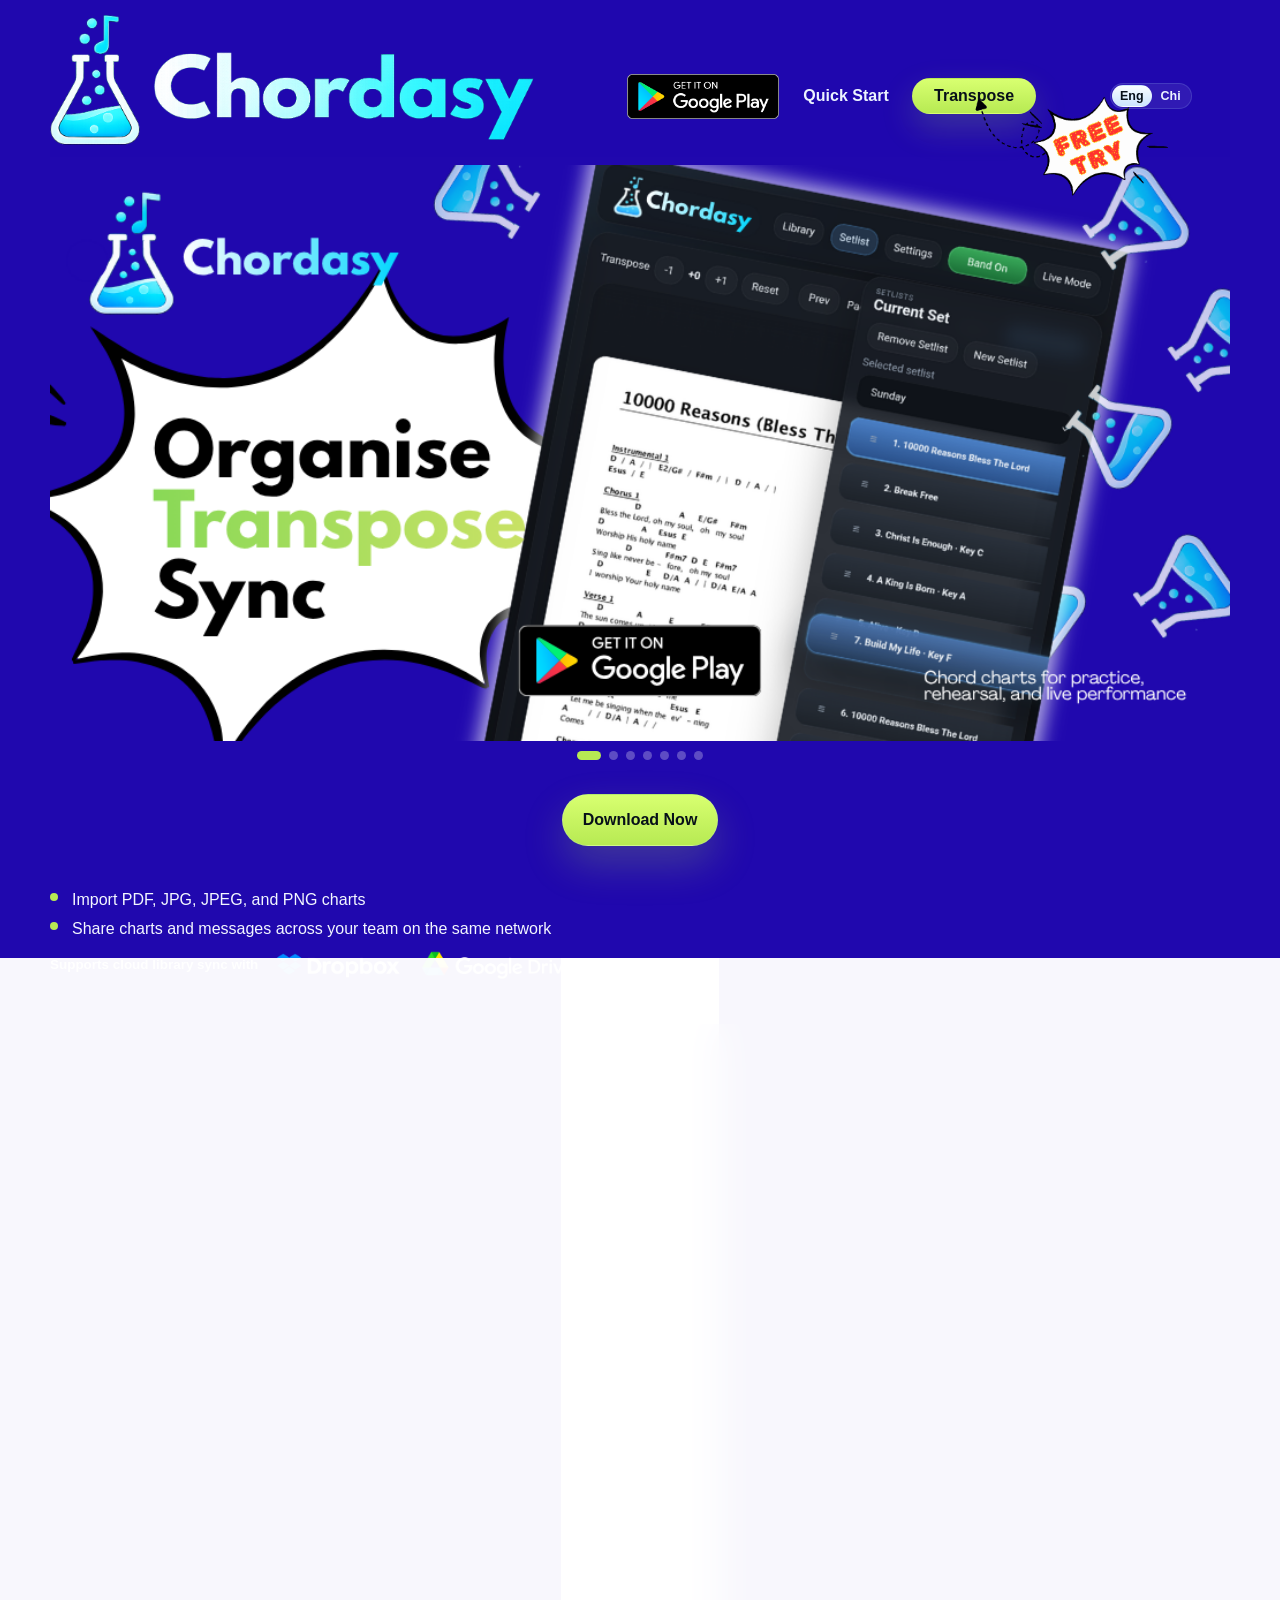
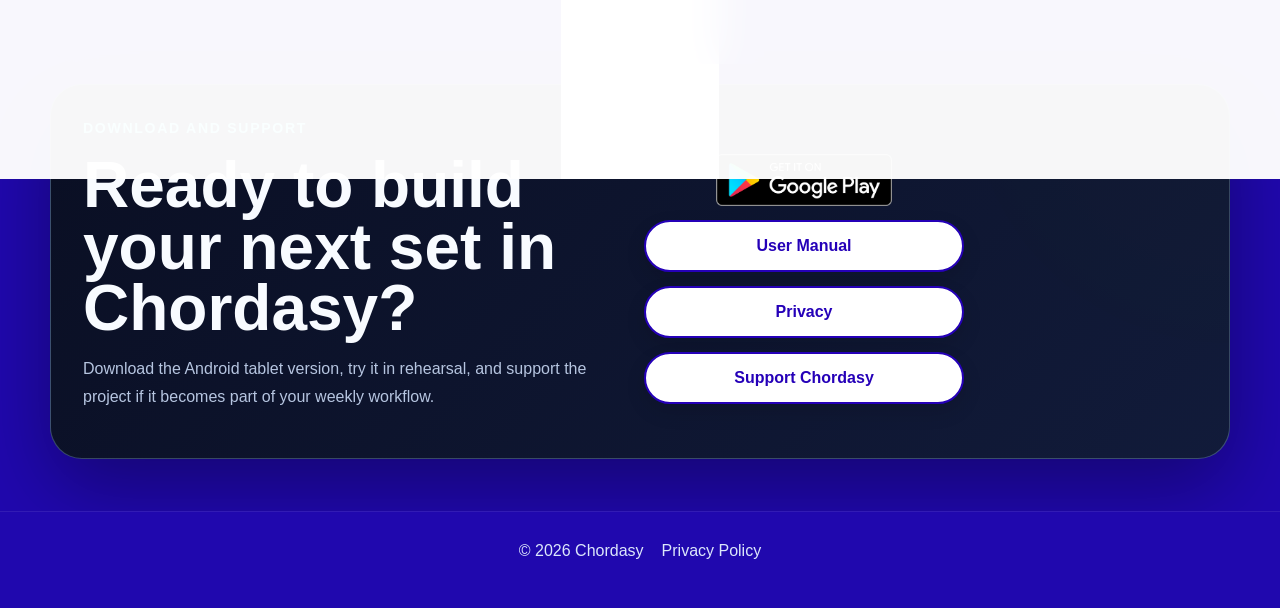
==== commit aa1c02fa: "Add files via upload" ====
--- a/index.html
+++ b/index.html
@@ -252,7 +252,19 @@
             </article>
 
             <article class="story-card mobile-story-hidden" data-story-card>
-              <img class="story-desktop-card" src="feature_card_desktop_7.png" alt="Use it live on stage feature card" width="1024" height="500" loading="lazy" decoding="async" />
+              <img class="story-desktop-card" src="feature_card_desktop_8.png" alt="Use it live on stage feature card" width="1024" height="500" loading="lazy" decoding="async" />
+              <figure class="story-poster">
+                <img src="store-page-8.png" alt="Use it live on stage poster" width="900" height="1600" loading="lazy" decoding="async" />
+              </figure>
+              <div class="story-copy">
+                <p class="story-kicker" data-i18n="story4Kicker">Live mode</p>
+                <h3 data-i18n="story4Title">Use it live on stage</h3>
+                <p data-i18n="story4Body">Keep the chart full-size, switch tools quickly, and stay inside the performance flow while rehearsing or playing live.</p>
+              </div>
+            </article>
+
+            <article class="story-card mobile-story-hidden" data-story-card>
+              <img class="story-desktop-card" src="feature_card_desktop_9.png" alt="Use it live on stage feature card" width="1024" height="500" loading="lazy" decoding="async" />
               <figure class="story-poster">
                 <img src="store-page-8.png" alt="Use it live on stage poster" width="900" height="1600" loading="lazy" decoding="async" />
               </figure>
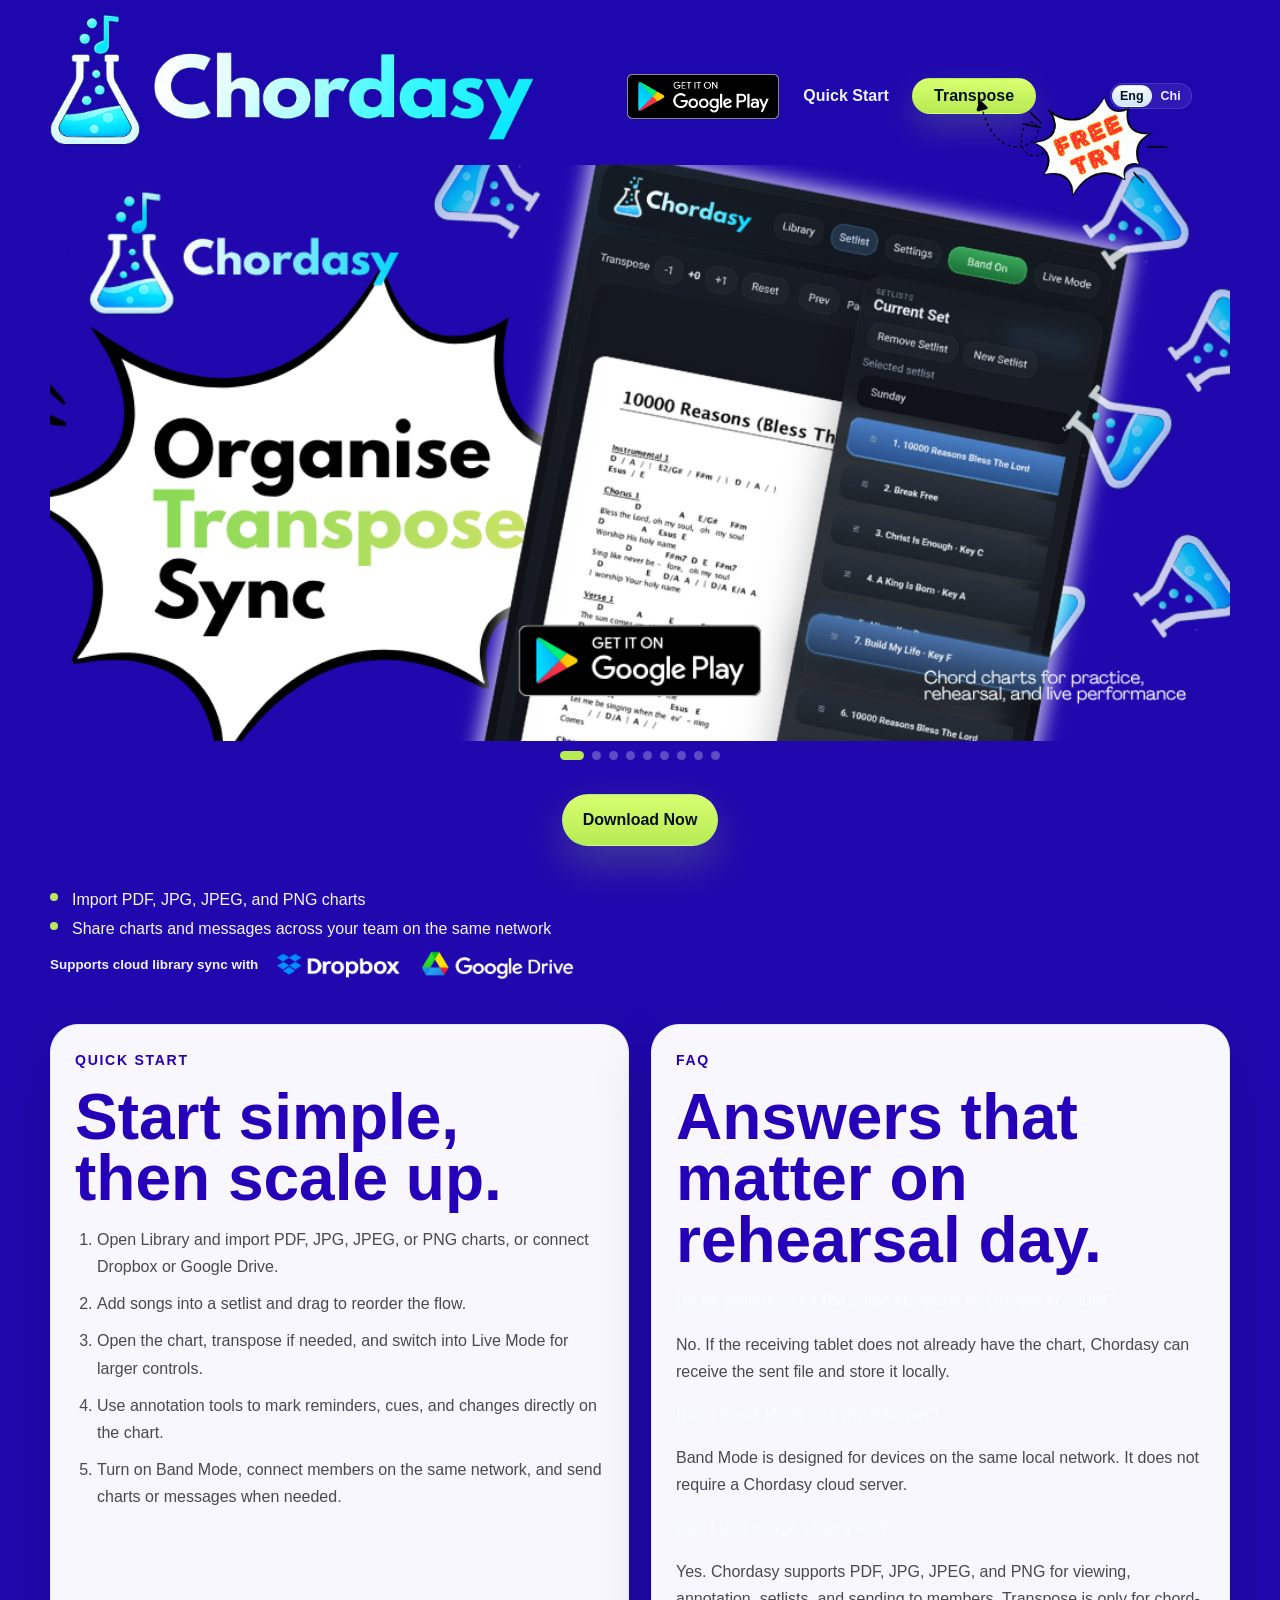
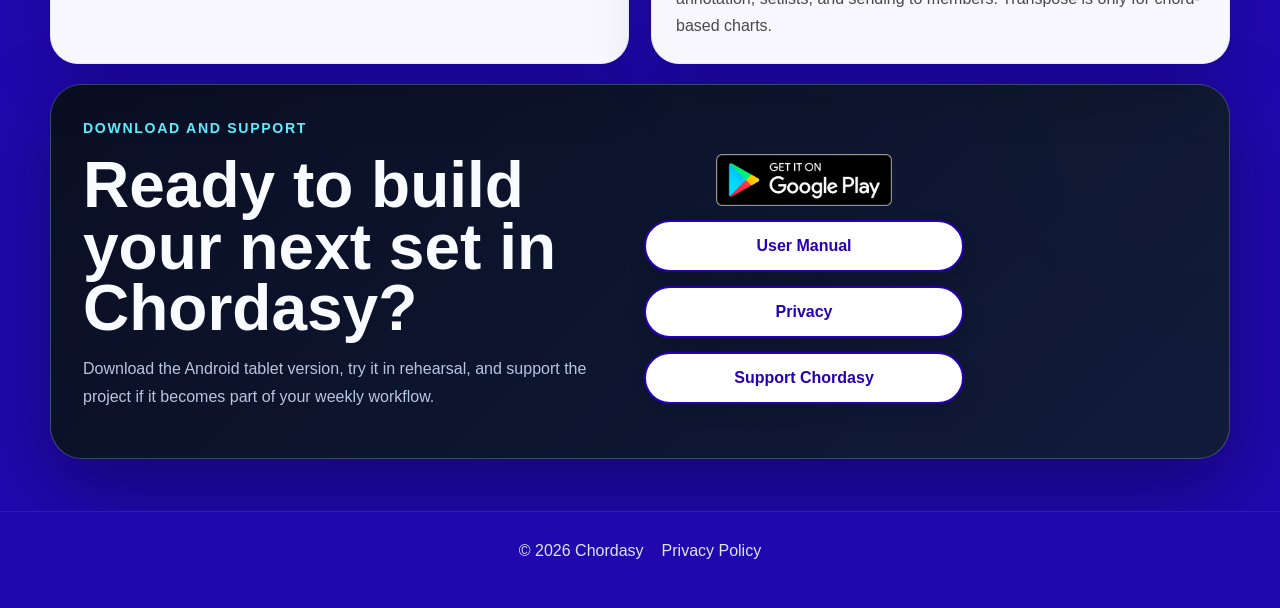
==== commit ea8144fc: "Add files via upload" ====
--- a/index.html
+++ b/index.html
@@ -283,7 +283,9 @@
             <button class="story-carousel-dot" type="button" aria-label="Go to feature 4" data-story-dot="3"></button>
             <button class="story-carousel-dot" type="button" aria-label="Go to feature 5" data-story-dot="4"></button>
             <button class="story-carousel-dot" type="button" aria-label="Go to feature 6" data-story-dot="5"></button>
-            <button class="story-carousel-dot mobile-story-hidden" type="button" aria-label="Go to feature 7" data-story-dot="6"></button>
+            <button class="story-carousel-dot" type="button" aria-label="Go to feature 7" data-story-dot="5"></button>
+            <button class="story-carousel-dot" type="button" aria-label="Go to feature 8" data-story-dot="5"></button>
+            <button class="story-carousel-dot mobile-story-hidden" type="button" aria-label="Go to feature 9" data-story-dot="8"></button>
           </div>
           <div class="mobile-download-button">
             <a
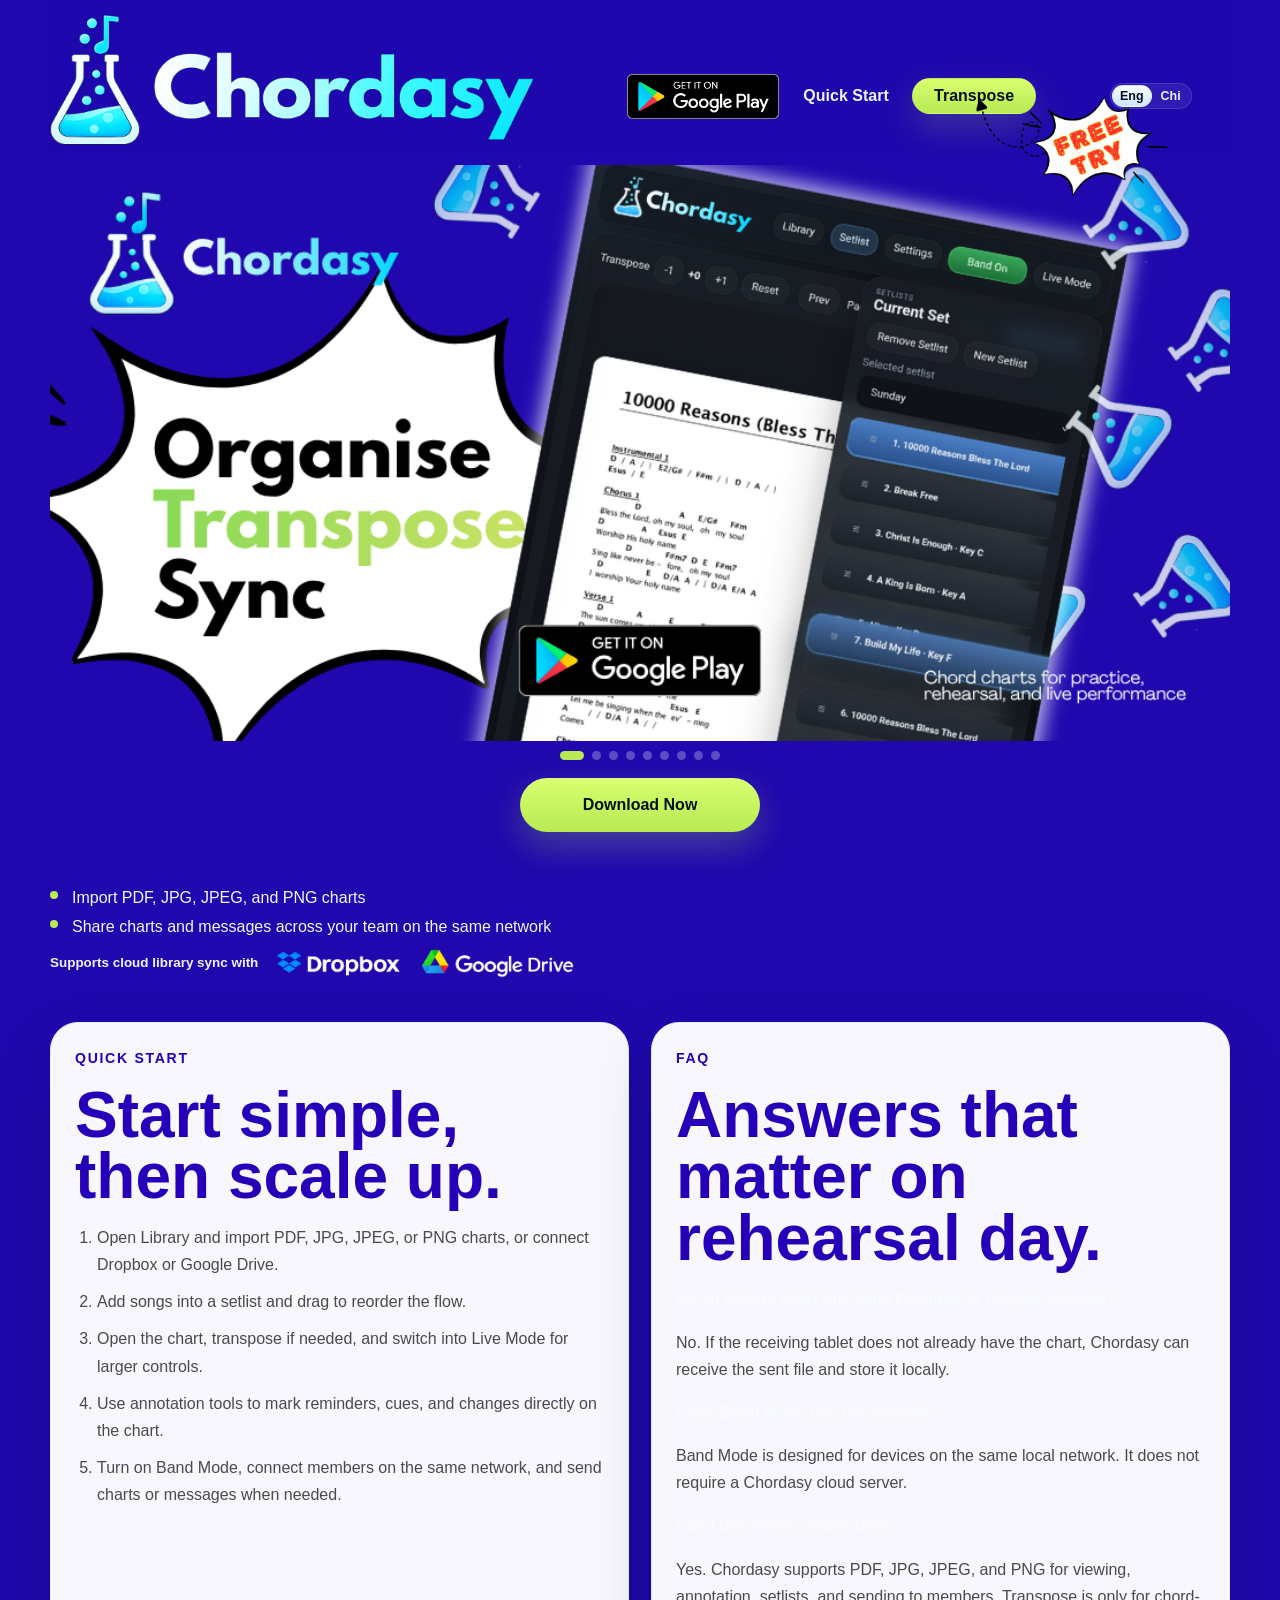
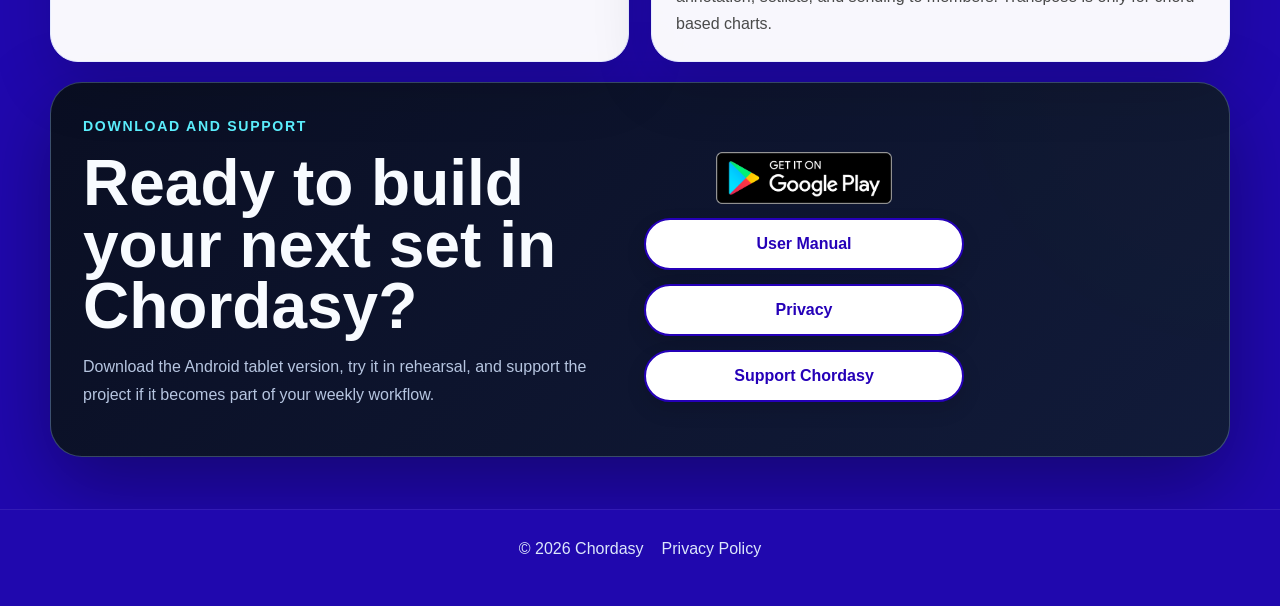
==== commit 4b219ef6: "Add files via upload" ====
--- a/index.html
+++ b/index.html
@@ -18,7 +18,7 @@
     <link rel="canonical" href="https://chordasy.com/" />
     <link rel="icon" href="chordasy_app_icon.png" />
     <link rel="preload" as="image" href="feature_card_desktop_1.png" />
-    <link rel="stylesheet" href="styles.css?v=20260610-mobile-download-1" />
+    <link rel="stylesheet" href="styles.css?v=20260610-mobile8-desktop9-1" />
     <script type="application/ld+json">
       {
         "@context": "https://schema.org",
@@ -153,17 +153,6 @@
           </div>
         </div>
 
-        <div class="hero-download-now">
-          <a
-            class="button primary"
-            href="https://play.google.com/store/apps/details?id=com.KaKitGameProduction.Chordasy"
-            target="_blank"
-            rel="noopener"
-          >
-            Download Now
-          </a>
-        </div>
-
         <div class="hero-stage" id="stories" aria-label="Chordasy story posters">
           <div class="story-grid hero-story-grid">
             <article class="story-card" data-story-card>
@@ -239,7 +228,7 @@
               </div>
             </article>
 
-            <article class="story-card mobile-story-hidden" data-story-card>
+            <article class="story-card" data-story-card>
               <img class="story-desktop-card" src="feature_card_desktop_7.png" alt="Use it live on stage feature card" width="1024" height="500" loading="lazy" decoding="async" />
               <figure class="story-poster">
                 <img src="store-page-7.png" alt="Use it live on stage poster" width="900" height="1600" loading="lazy" decoding="async" />
@@ -251,7 +240,7 @@
               </div>
             </article>
 
-            <article class="story-card mobile-story-hidden" data-story-card>
+            <article class="story-card" data-story-card>
               <img class="story-desktop-card" src="feature_card_desktop_8.png" alt="Use it live on stage feature card" width="1024" height="500" loading="lazy" decoding="async" />
               <figure class="story-poster">
                 <img src="store-page-8.png" alt="Use it live on stage poster" width="900" height="1600" loading="lazy" decoding="async" />
@@ -283,8 +272,8 @@
             <button class="story-carousel-dot" type="button" aria-label="Go to feature 4" data-story-dot="3"></button>
             <button class="story-carousel-dot" type="button" aria-label="Go to feature 5" data-story-dot="4"></button>
             <button class="story-carousel-dot" type="button" aria-label="Go to feature 6" data-story-dot="5"></button>
-            <button class="story-carousel-dot" type="button" aria-label="Go to feature 7" data-story-dot="5"></button>
-            <button class="story-carousel-dot" type="button" aria-label="Go to feature 8" data-story-dot="5"></button>
+            <button class="story-carousel-dot" type="button" aria-label="Go to feature 7" data-story-dot="6"></button>
+            <button class="story-carousel-dot" type="button" aria-label="Go to feature 8" data-story-dot="7"></button>
             <button class="story-carousel-dot mobile-story-hidden" type="button" aria-label="Go to feature 9" data-story-dot="8"></button>
           </div>
           <div class="mobile-download-button">
@@ -446,6 +435,7 @@
           heroLead:
             "Chordasy brings library search, setlists, transpose, live annotation, cloud sync, and Band Mode sharing into one fast tablet workspace.",
           heroPrimary: "Download Now",
+          heroMobileDownload: "Download Now",
           heroManual: "User Manual",
           heroSecondary: "See real screens",
           heroPoint1: "Import PDF, JPG, JPEG, and PNG charts",
@@ -535,6 +525,7 @@
           heroLead:
             "Chordasy 將樂譜庫搜尋、Setlist、移調、現場標記、雲端連接與 Band Mode 分享整合成一個快速的平板工作空間。",
           heroPrimary: "立即下載",
+          heroMobileDownload: "立即下載",
           heroManual: "使用手冊",
           heroSecondary: "看真實畫面",
           heroPoint1: "支援匯入 PDF、JPG、JPEG、PNG 樂譜",
--- a/styles.css
+++ b/styles.css
@@ -627,7 +627,33 @@
 }
 
 .mobile-download-button {
-  display: none;
+  display: flex;
+  justify-content: center;
+  align-items: center;
+  width: 100%;
+  margin: 18px auto 12px;
+}
+
+.mobile-download-button a {
+  display: inline-flex;
+  align-items: center;
+  justify-content: center;
+  min-width: 240px;
+  min-height: 54px;
+  padding: 14px 34px;
+  border: 0;
+  border-radius: 999px;
+  color: #071019;
+  font-weight: 900;
+  line-height: 1;
+  text-align: center;
+  background: linear-gradient(180deg, #d8ff70, #b7ea53);
+  box-shadow: 0 14px 34px rgba(183, 234, 83, 0.25);
+}
+
+.mobile-download-button a:hover,
+.mobile-download-button a:focus {
+  background: linear-gradient(180deg, #defe84, #bce75d);
 }
 
 .story-card {
@@ -1802,37 +1828,11 @@
   }
 
   .mobile-download-button {
-    display: flex;
-    justify-content: center;
-    margin-top: 16px;
-    margin-bottom: 10px;
+    margin-top: 14px;
+    margin-bottom: 12px;
   }
 
   .mobile-download-button a {
-    display: inline-flex;
-    align-items: center;
-    justify-content: center;
     min-width: 220px;
-    min-height: 54px;
-    padding: 14px 24px;
-    border-radius: 999px;
-    color: #071019;
-    font-weight: 900;
-    text-align: center;
-    background: linear-gradient(180deg, #d8ff70, #b7ea53);
-    box-shadow: 0 14px 34px rgba(183, 234, 83, 0.25);
-  }
-
-  .mobile-download-button a:hover,
-  .mobile-download-button a:focus {
-    background: linear-gradient(180deg, #defe84, #bce75d);
-  }
-}
-
-.hero-download-now{
-  width: 100%;
-  display: flex;
-  justify-content: center;
-  align-items: center;
-  margin: 18px auto 16px;
-}
+  }
+}
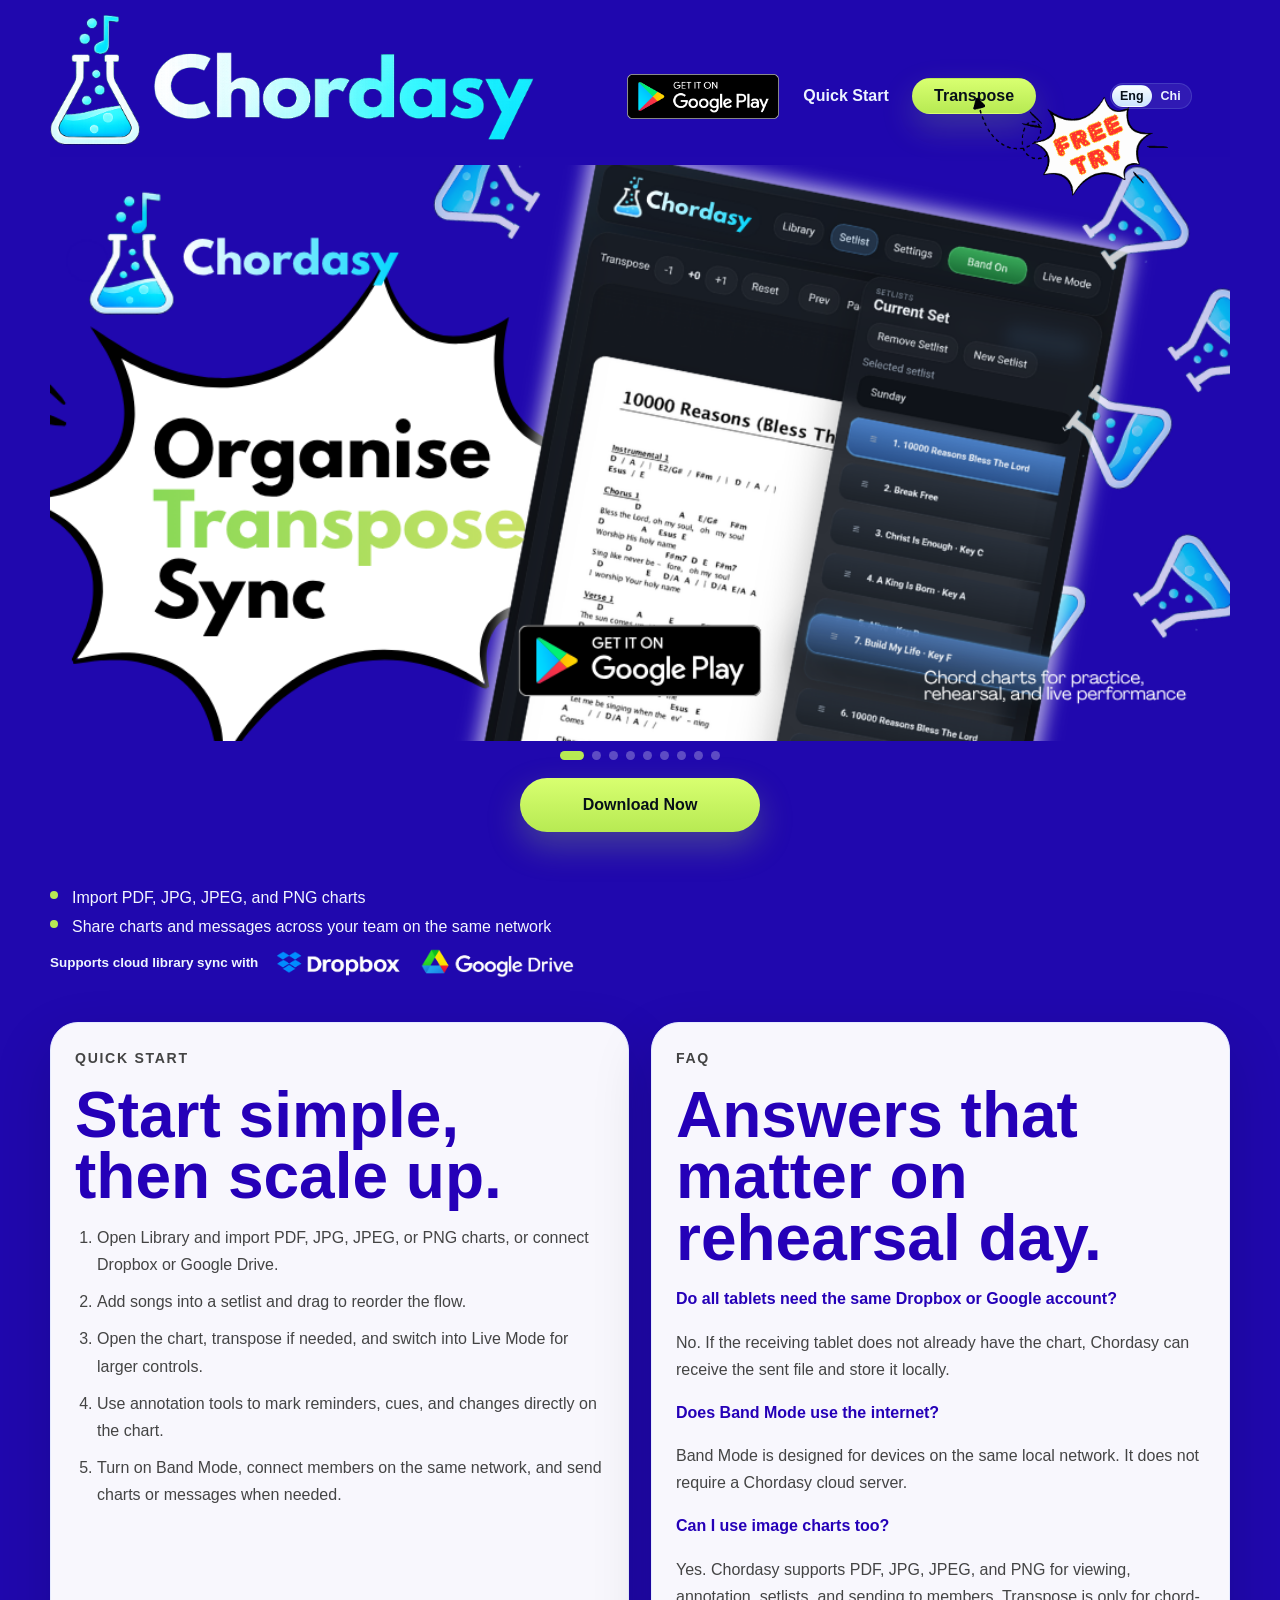
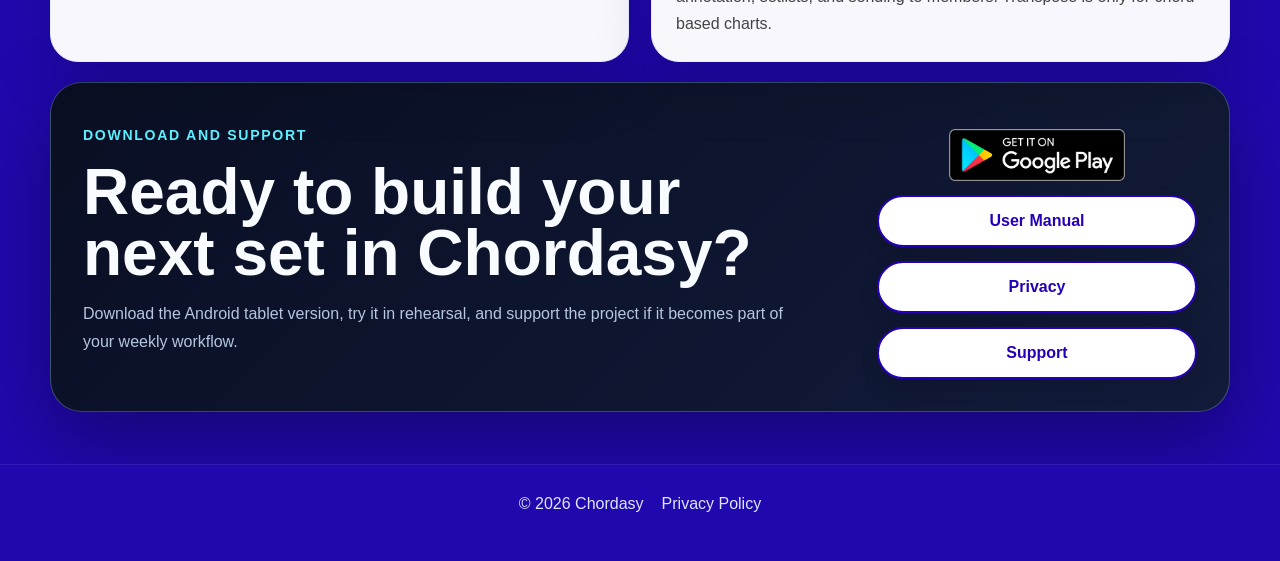
==== commit 7a994f6b: "Add files via upload" ====
--- a/index.html
+++ b/index.html
@@ -342,7 +342,7 @@
           </a>
           <a class="button ghost" href="Chordasy_User_Manual_v1.pdf" download data-i18n="supportManual">User Manual</a>
           <a class="button ghost" href="privacy.html" data-i18n="supportPrivacy">Privacy</a>
-          <a class="button ghost" href="https://www.buymeacoffee.com/chordlab" data-i18n="supportSecondary">Support Chordasy</a>
+          <a class="button ghost" href="" data-i18n="supportSecondary">Support</a>
         </div>
       </section>
     </main>
@@ -506,7 +506,7 @@
           supportPrimary: "Download now",
           supportManual: "User Manual",
           supportPrivacy: "Privacy",
-          supportSecondary: "Support Chordasy",
+          supportSecondary: "Support",
           footerCopy: "© 2026 Chordasy",
           footerPrivacy: "Privacy Policy"
         },
@@ -596,7 +596,7 @@
           supportPrimary: "立即下載",
           supportManual: "使用手冊",
           supportPrivacy: "私隱",
-          supportSecondary: "支持 Chordasy",
+          supportSecondary: "技術支援",
           footerCopy: "© 2026 Chordasy",
           footerPrivacy: "私隱政策"
         }
--- a/styles.css
+++ b/styles.css
@@ -319,6 +319,13 @@
   margin-top: 14px;
 }
 
+.support-actions {
+  margin-left: auto;
+  width: 340px;
+  align-items: flex-end;
+  justify-content: flex-end;
+}
+
 .hero-actions {
   grid-column: 1 / -1;
   grid-row: 2;
@@ -1836,3 +1843,24 @@
     min-width: 220px;
   }
 }
+
+/* FAQ + Quick Start white cards */
+
+.split-section .panel-block,
+.split-section .panel-block p,
+.split-section .panel-block li {
+    color: #444 !important;
+}
+
+.split-section .panel-block strong {
+    color: #2500b8 !important;
+}
+
+.split-section .panel-block h2,
+.split-section .panel-block h3 {
+    color: #2500b8 !important;
+}
+
+.split-section .faq-mini p strong {
+    color: #2500b8 !important;
+}
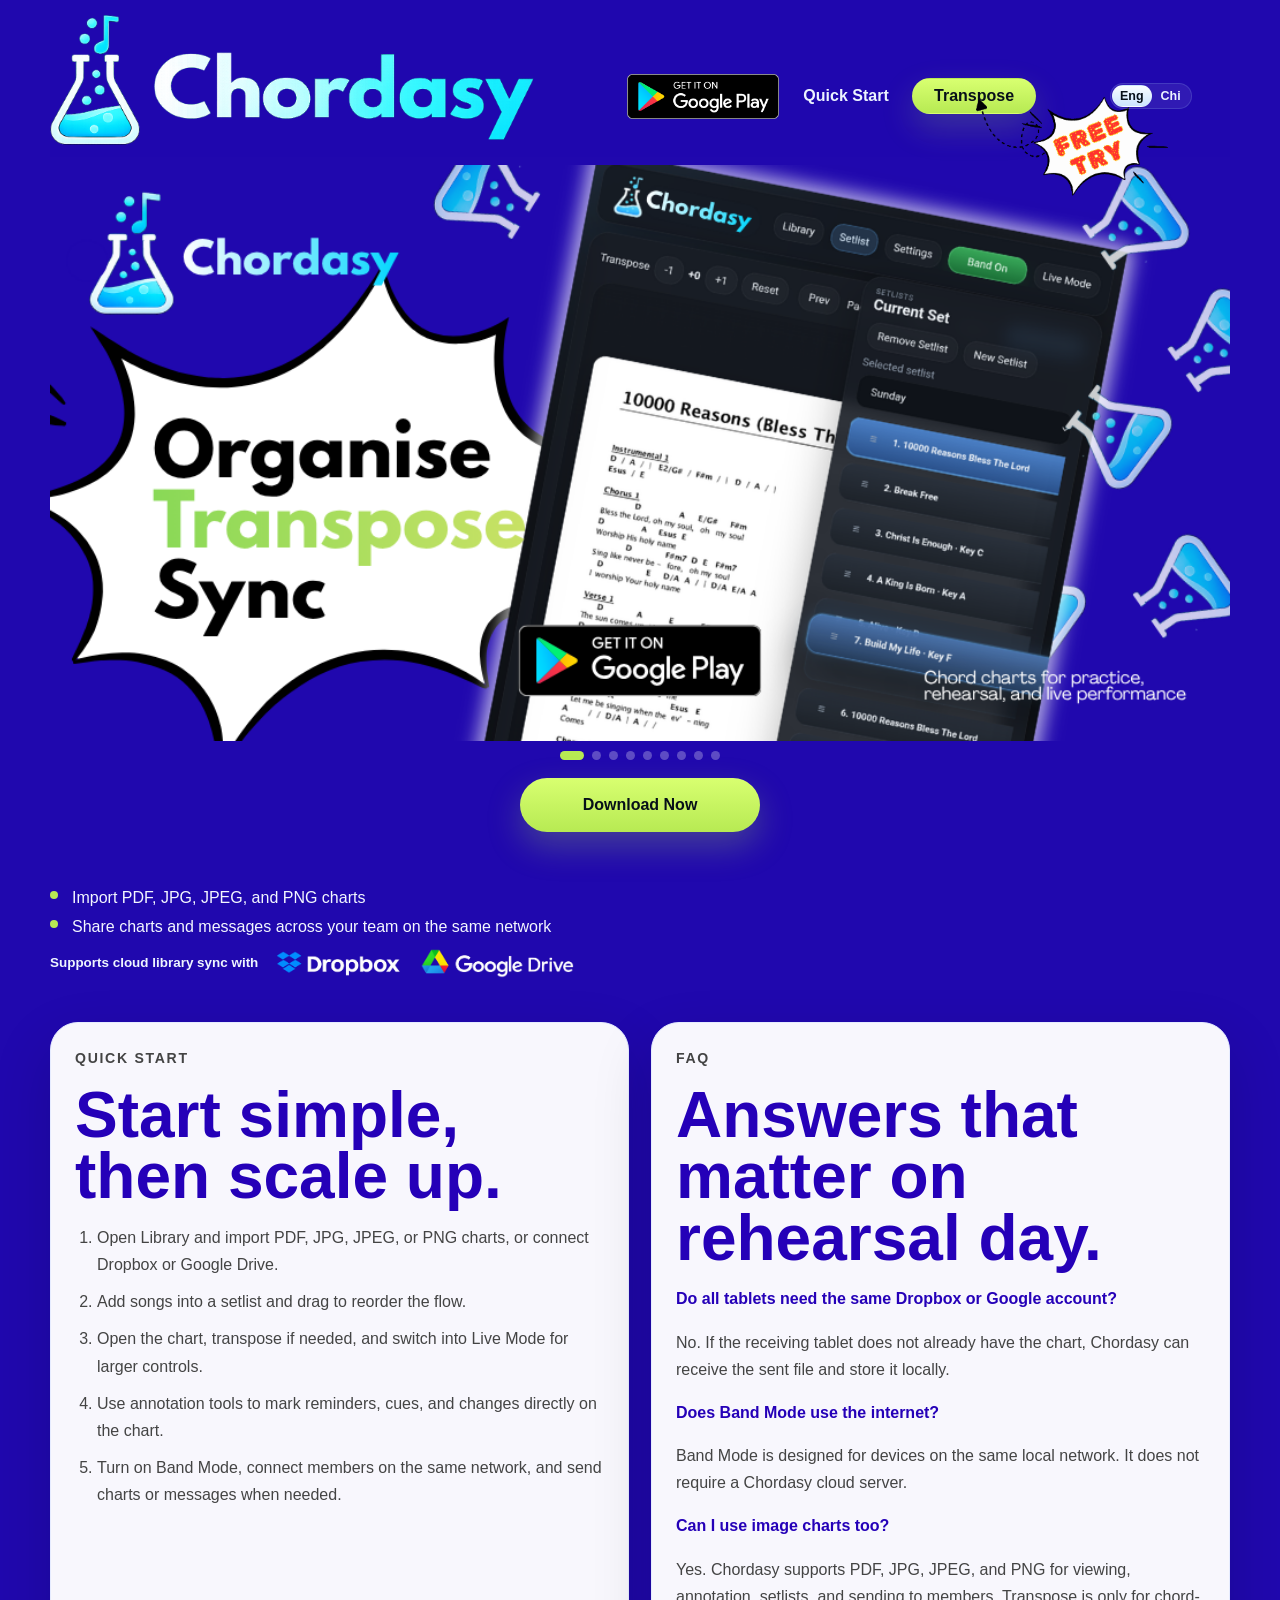
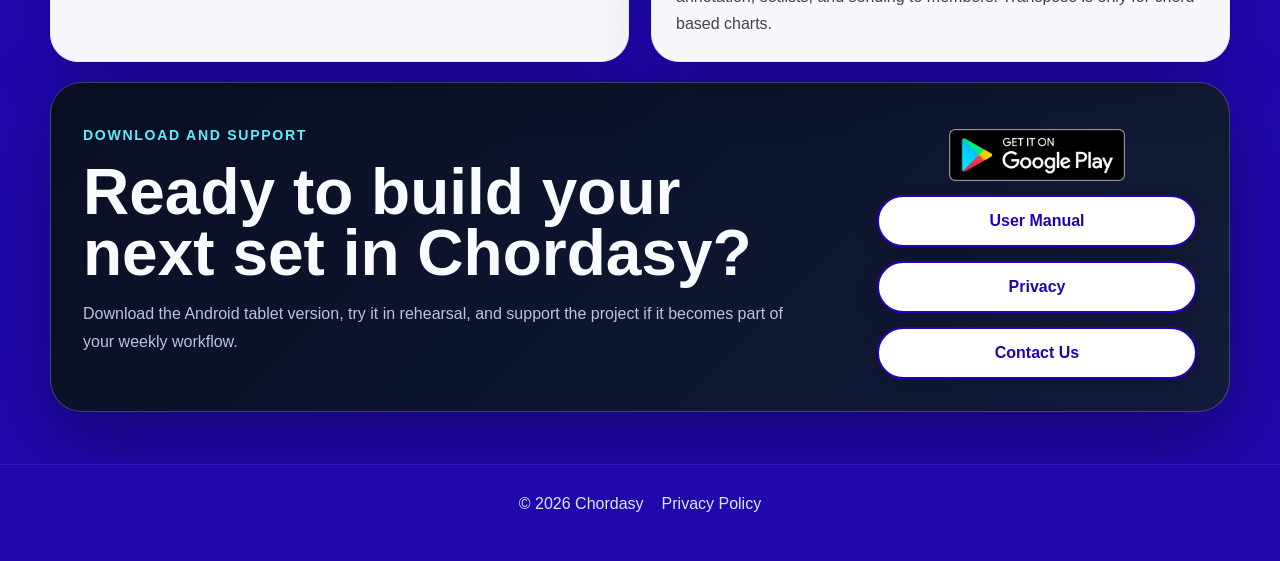
==== commit c240556f: "Add files via upload" ====
--- a/index.html
+++ b/index.html
@@ -342,7 +342,7 @@
           </a>
           <a class="button ghost" href="Chordasy_User_Manual_v1.pdf" download data-i18n="supportManual">User Manual</a>
           <a class="button ghost" href="privacy.html" data-i18n="supportPrivacy">Privacy</a>
-          <a class="button ghost" href="" data-i18n="supportSecondary">Support</a>
+          <a class="button ghost" href="contact.html" data-i18n="supportSecondary">Support</a>
         </div>
       </section>
     </main>
@@ -506,7 +506,7 @@
           supportPrimary: "Download now",
           supportManual: "User Manual",
           supportPrivacy: "Privacy",
-          supportSecondary: "Support",
+          supportSecondary: "Contact Us",
           footerCopy: "© 2026 Chordasy",
           footerPrivacy: "Privacy Policy"
         },
@@ -596,7 +596,7 @@
           supportPrimary: "立即下載",
           supportManual: "使用手冊",
           supportPrivacy: "私隱",
-          supportSecondary: "技術支援",
+          supportSecondary: "聯絡我們",
           footerCopy: "© 2026 Chordasy",
           footerPrivacy: "私隱政策"
         }
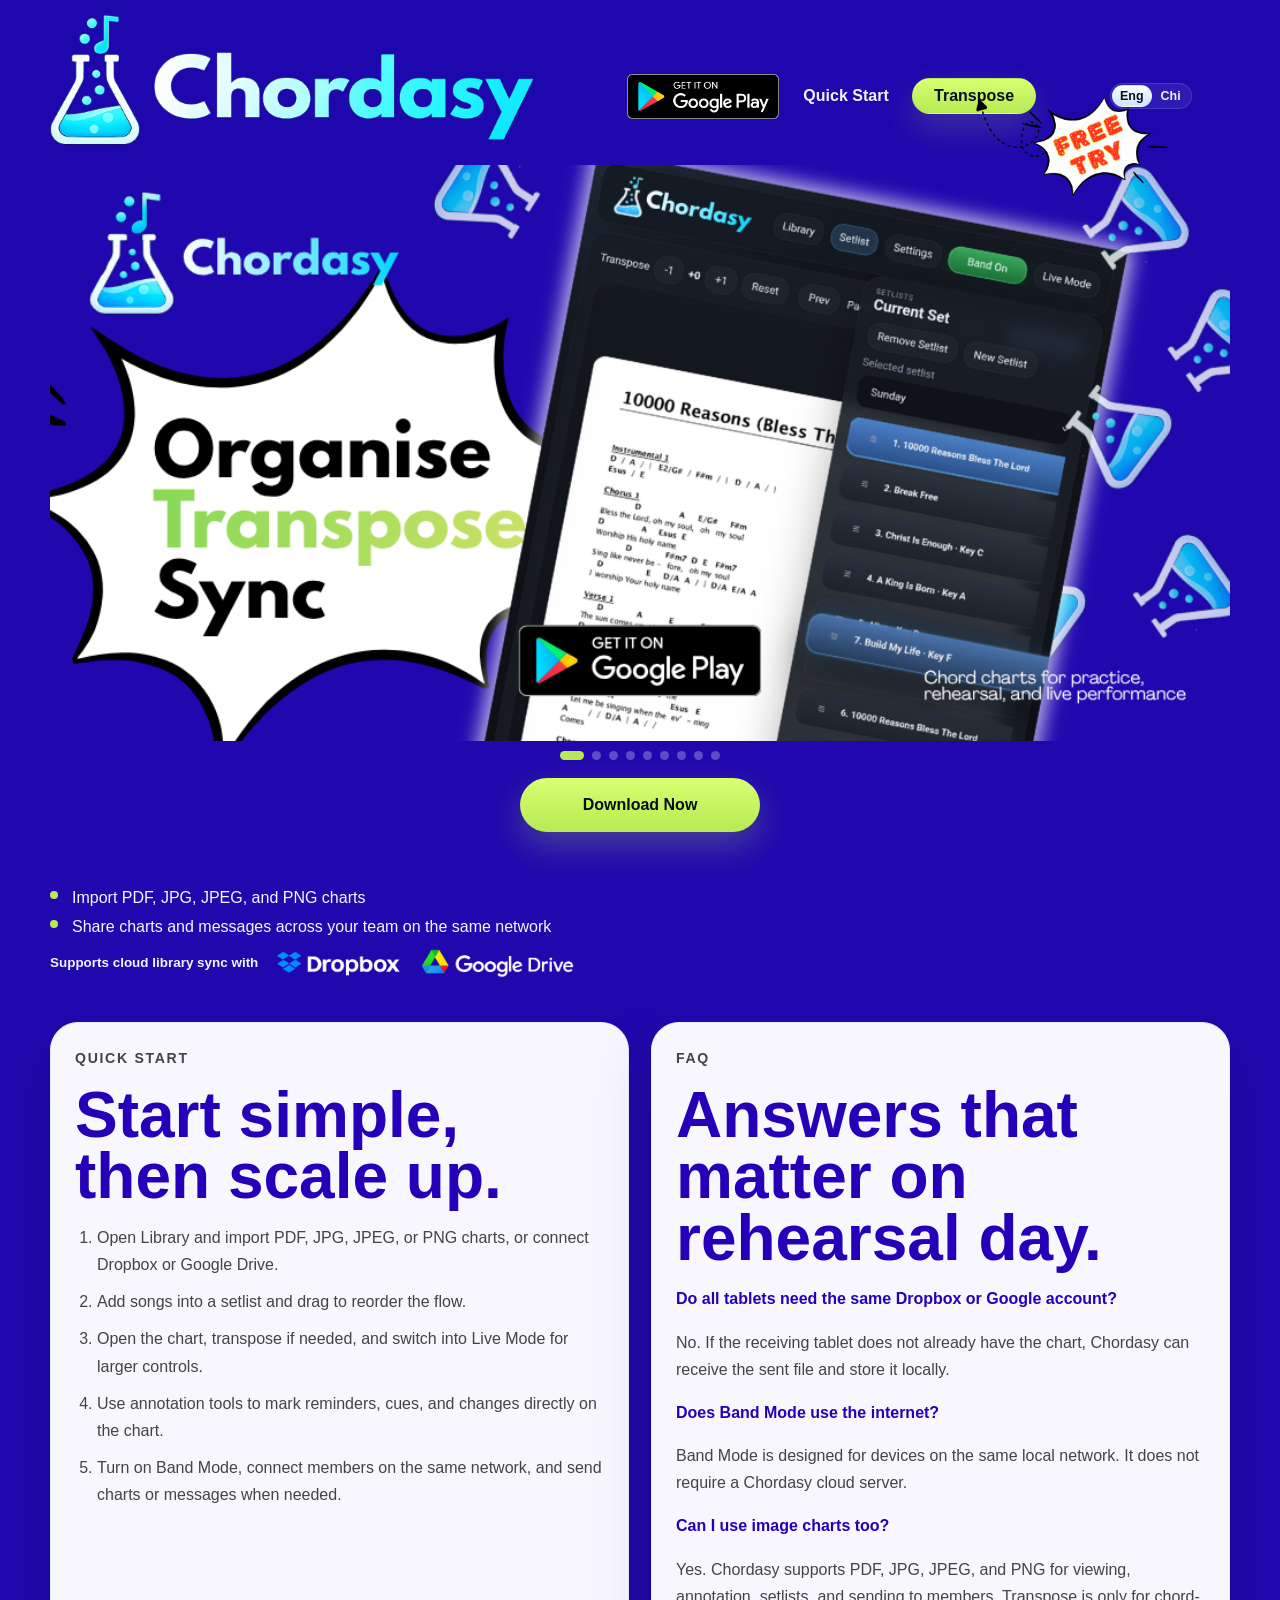
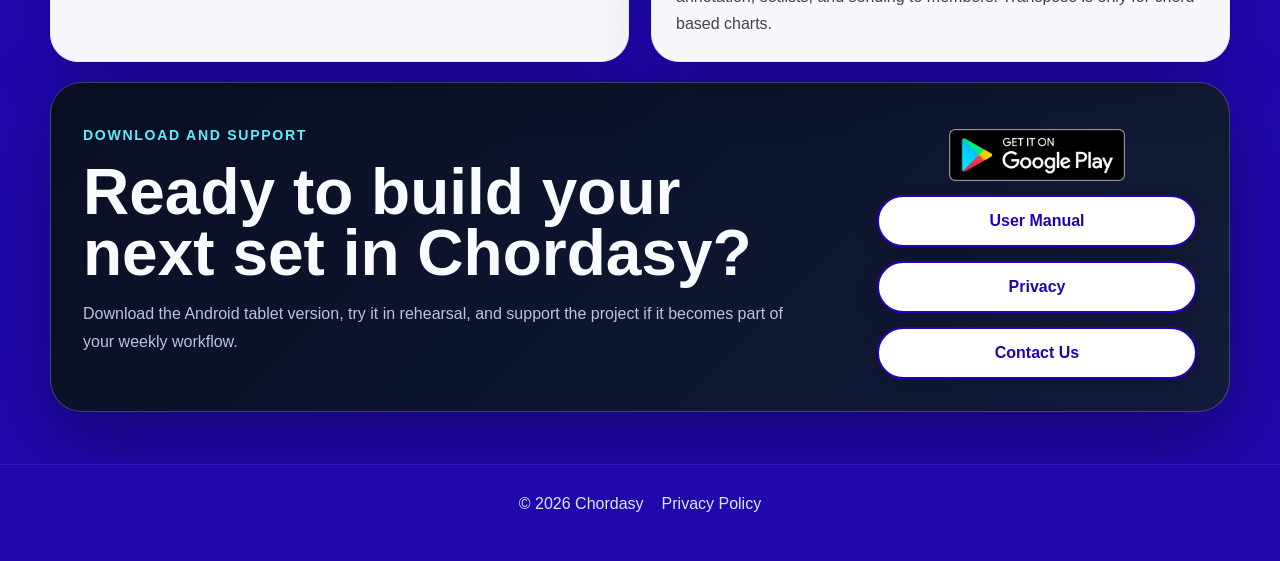
==== commit f3f145e4: "Add files via upload" ====
--- a/index.html
+++ b/index.html
@@ -18,7 +18,7 @@
     <link rel="canonical" href="https://chordasy.com/" />
     <link rel="icon" href="chordasy_app_icon.png" />
     <link rel="preload" as="image" href="feature_card_desktop_1.png" />
-    <link rel="stylesheet" href="styles.css?v=20260610-mobile8-desktop9-1" />
+    <link rel="stylesheet" href="styles.css?v=20260610-tablet-desktop-no-hero-text-1" />
     <script type="application/ld+json">
       {
         "@context": "https://schema.org",
@@ -127,17 +127,6 @@
 
     <main id="top">
       <section class="hero">
-        <div class="hero-copy hero-copy-top">
-          <p class="eyebrow" data-i18n="heroEyebrow">Tablet-ready workflow for rehearsals, worship teams, and live bands</p>
-          <h1 class="hero-title">
-            <span data-i18n="heroTitleLine1">Build</span>
-            <span class="accent" data-i18n="heroTitleLine2">your chart flow</span>
-            <span data-i18n="heroTitleLine3">for the stage.</span>
-          </h1>
-          <p class="lead" data-i18n="heroLead">
-            Chordasy brings library search, setlists, transpose, live annotation, cloud sync, and Band Mode sharing into one fast tablet workspace.
-          </p>
-        </div>
 
         <div class="hero-copy hero-copy-bottom">
           <ul class="hero-points">
--- a/styles.css
+++ b/styles.css
@@ -1234,7 +1234,7 @@
   border-radius: 16px;
 }
 
-@media (min-width: 1081px) {
+@media (min-width: 768px) {
   .hero {
     grid-template-columns: 1fr;
     gap: 16px;
@@ -1299,7 +1299,7 @@
   }
 }
 
-@media (max-width: 1080px) {
+@media (max-width: 767px) {
   .hero,
   .split-section,
   .story-grid,
@@ -1331,7 +1331,7 @@
   }
 }
 
-@media (max-width: 900px) {
+@media (max-width: 767px) {
   body::before,
   body::after {
     width: 22px;
@@ -1864,3 +1864,90 @@
 .split-section .faq-mini p strong {
     color: #2500b8 !important;
 }
+
+
+/* ===== Tablet/Desktop cleanup: hide old hero copy completely ===== */
+.hero-copy-top {
+  display: none !important;
+}
+
+/* Tablet and desktop use desktop feature cards */
+@media (min-width: 768px) {
+  .hero {
+    grid-template-columns: 1fr !important;
+    gap: 16px !important;
+    align-items: start !important;
+    min-height: auto !important;
+    padding-top: 8px !important;
+  }
+
+  .hero-stage {
+    grid-column: 1 / -1 !important;
+    grid-row: 1 !important;
+    width: min(1180px, 100%) !important;
+    min-height: auto !important;
+    margin: 0 auto !important;
+    padding-top: 0 !important;
+    align-items: center !important;
+  }
+
+  .hero-story-grid {
+    width: 100% !important;
+    padding: 0 !important;
+  }
+
+  .hero-story-grid .story-card {
+    display: block !important;
+    min-height: auto !important;
+    padding: 0 !important;
+    border: 0 !important;
+    border-radius: 0 !important;
+    background: transparent !important;
+    box-shadow: none !important;
+  }
+
+  .hero-story-grid .story-desktop-card {
+    display: block !important;
+  }
+
+  .hero-story-grid .story-poster,
+  .hero-story-grid .story-copy {
+    display: none !important;
+  }
+
+  .hero-story-dots {
+    margin-top: 10px !important;
+  }
+
+  .hero-copy-bottom {
+    grid-column: 1 / -1 !important;
+    grid-row: 3 !important;
+    width: min(1180px, 100%) !important;
+    margin: 0 auto !important;
+  }
+
+  .hero-story-grid .story-card.mobile-story-hidden,
+  .hero-story-dots .story-carousel-dot.mobile-story-hidden {
+    display: block !important;
+  }
+
+  .story-carousel-dots {
+    display: flex !important;
+  }
+}
+
+/* Phone keeps mobile card layout */
+@media (max-width: 767px) {
+  .hero-story-grid .story-desktop-card {
+    display: none !important;
+  }
+
+  .hero-story-grid .story-poster {
+    display: flex !important;
+  }
+
+  .hero-story-grid .story-card.mobile-story-hidden,
+  .hero-story-dots .story-carousel-dot.mobile-story-hidden {
+    display: none !important;
+  }
+}
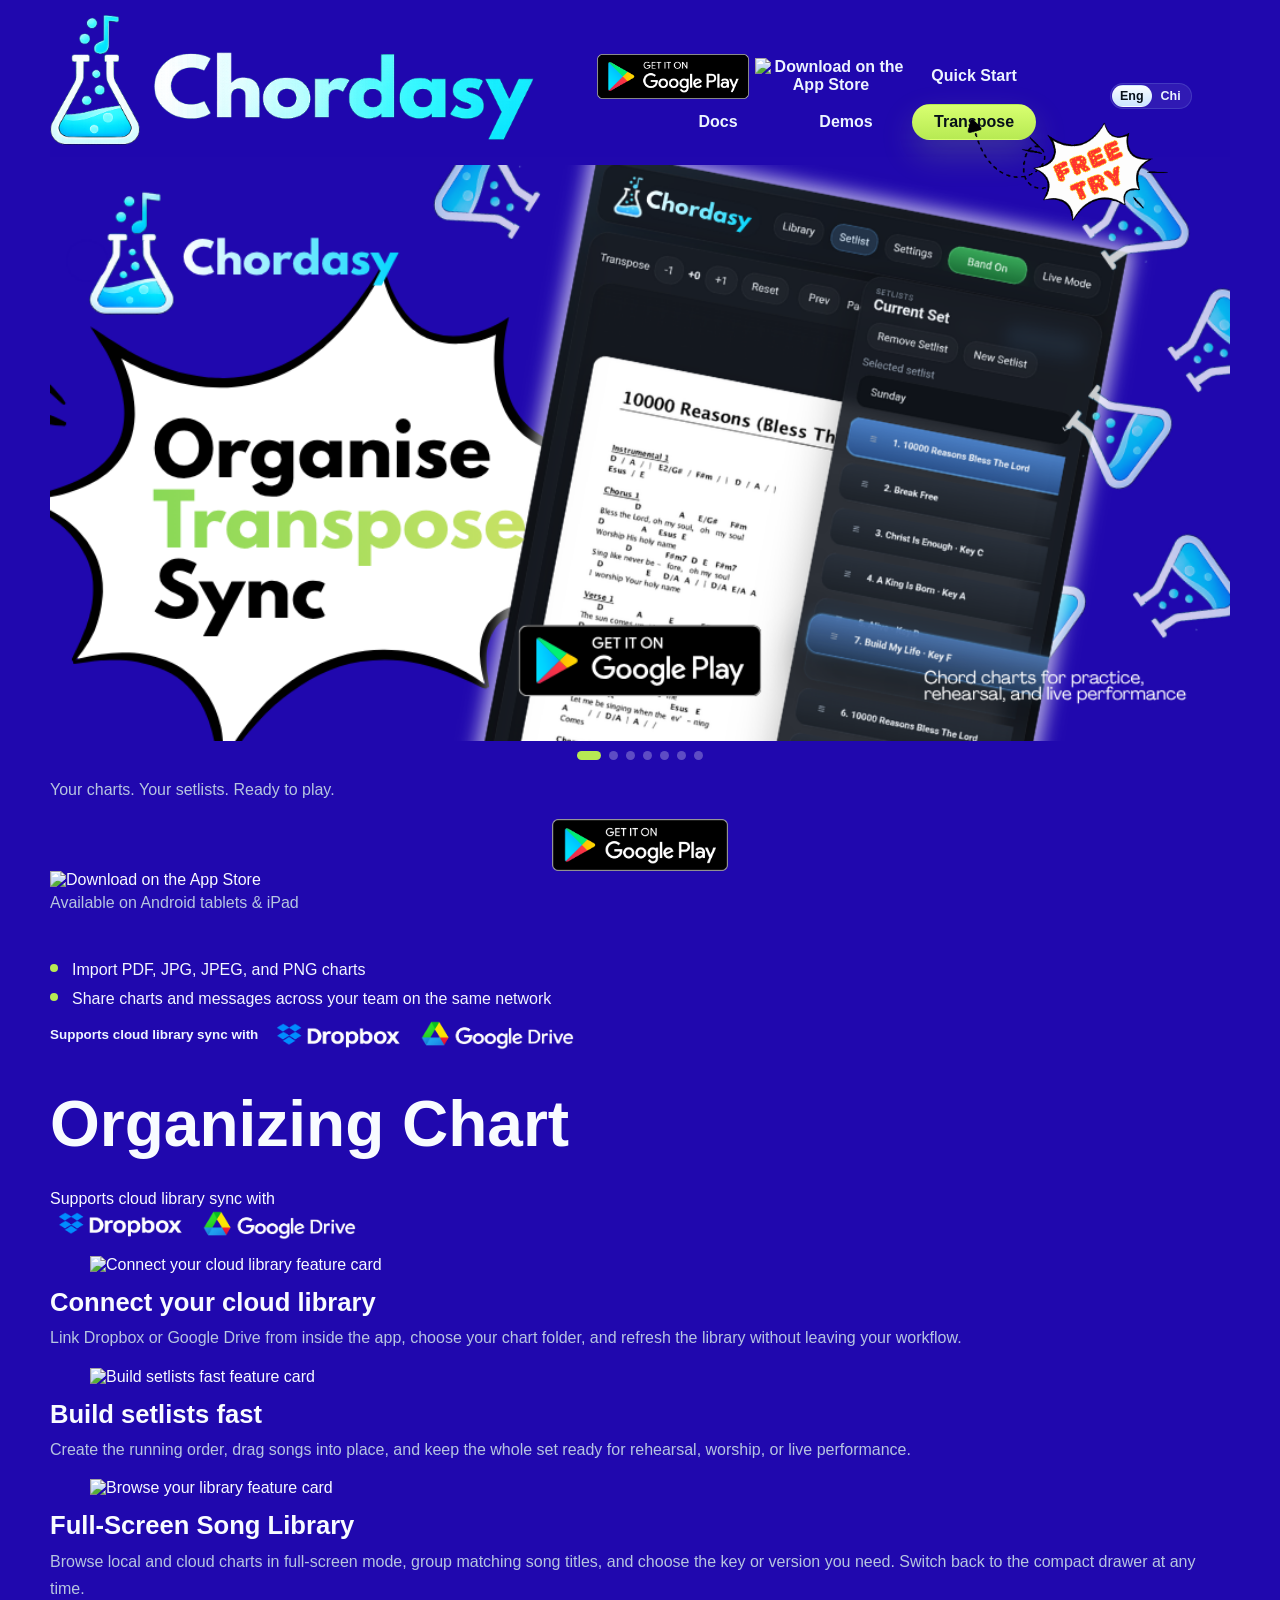
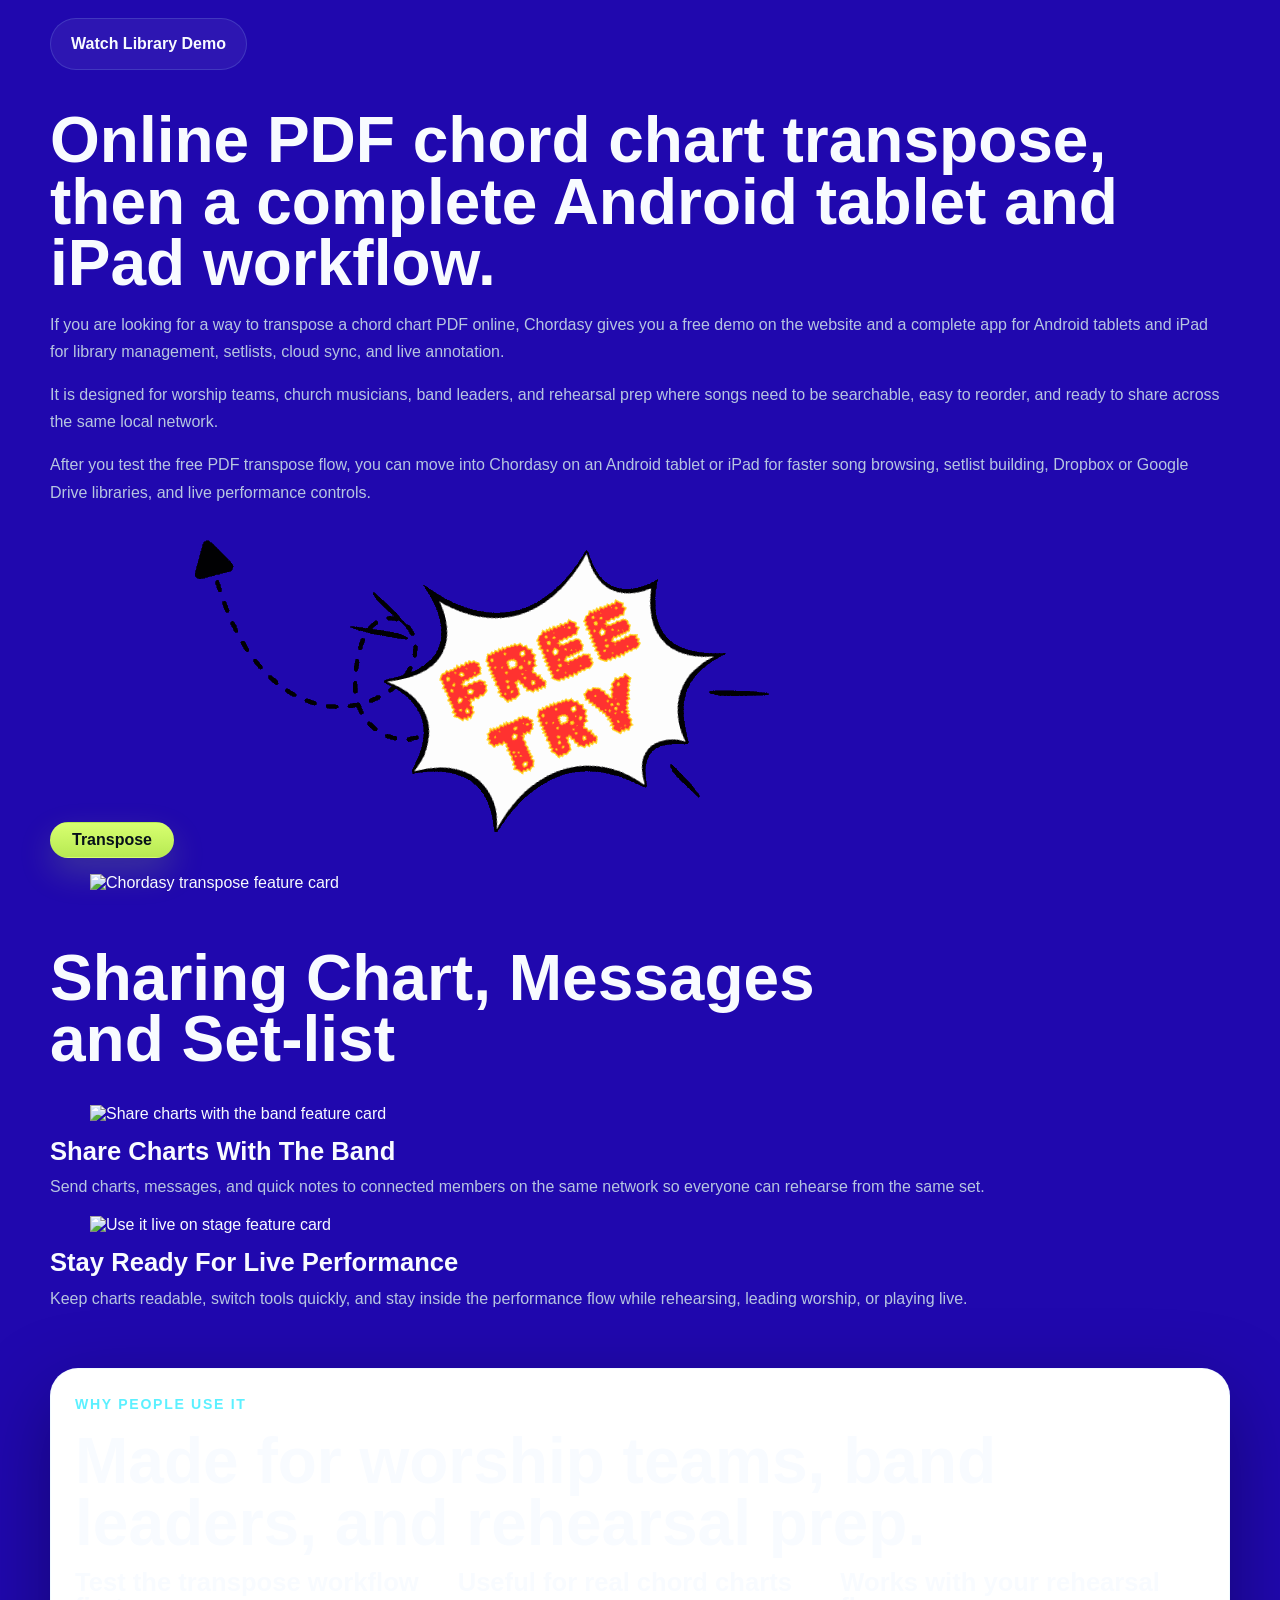
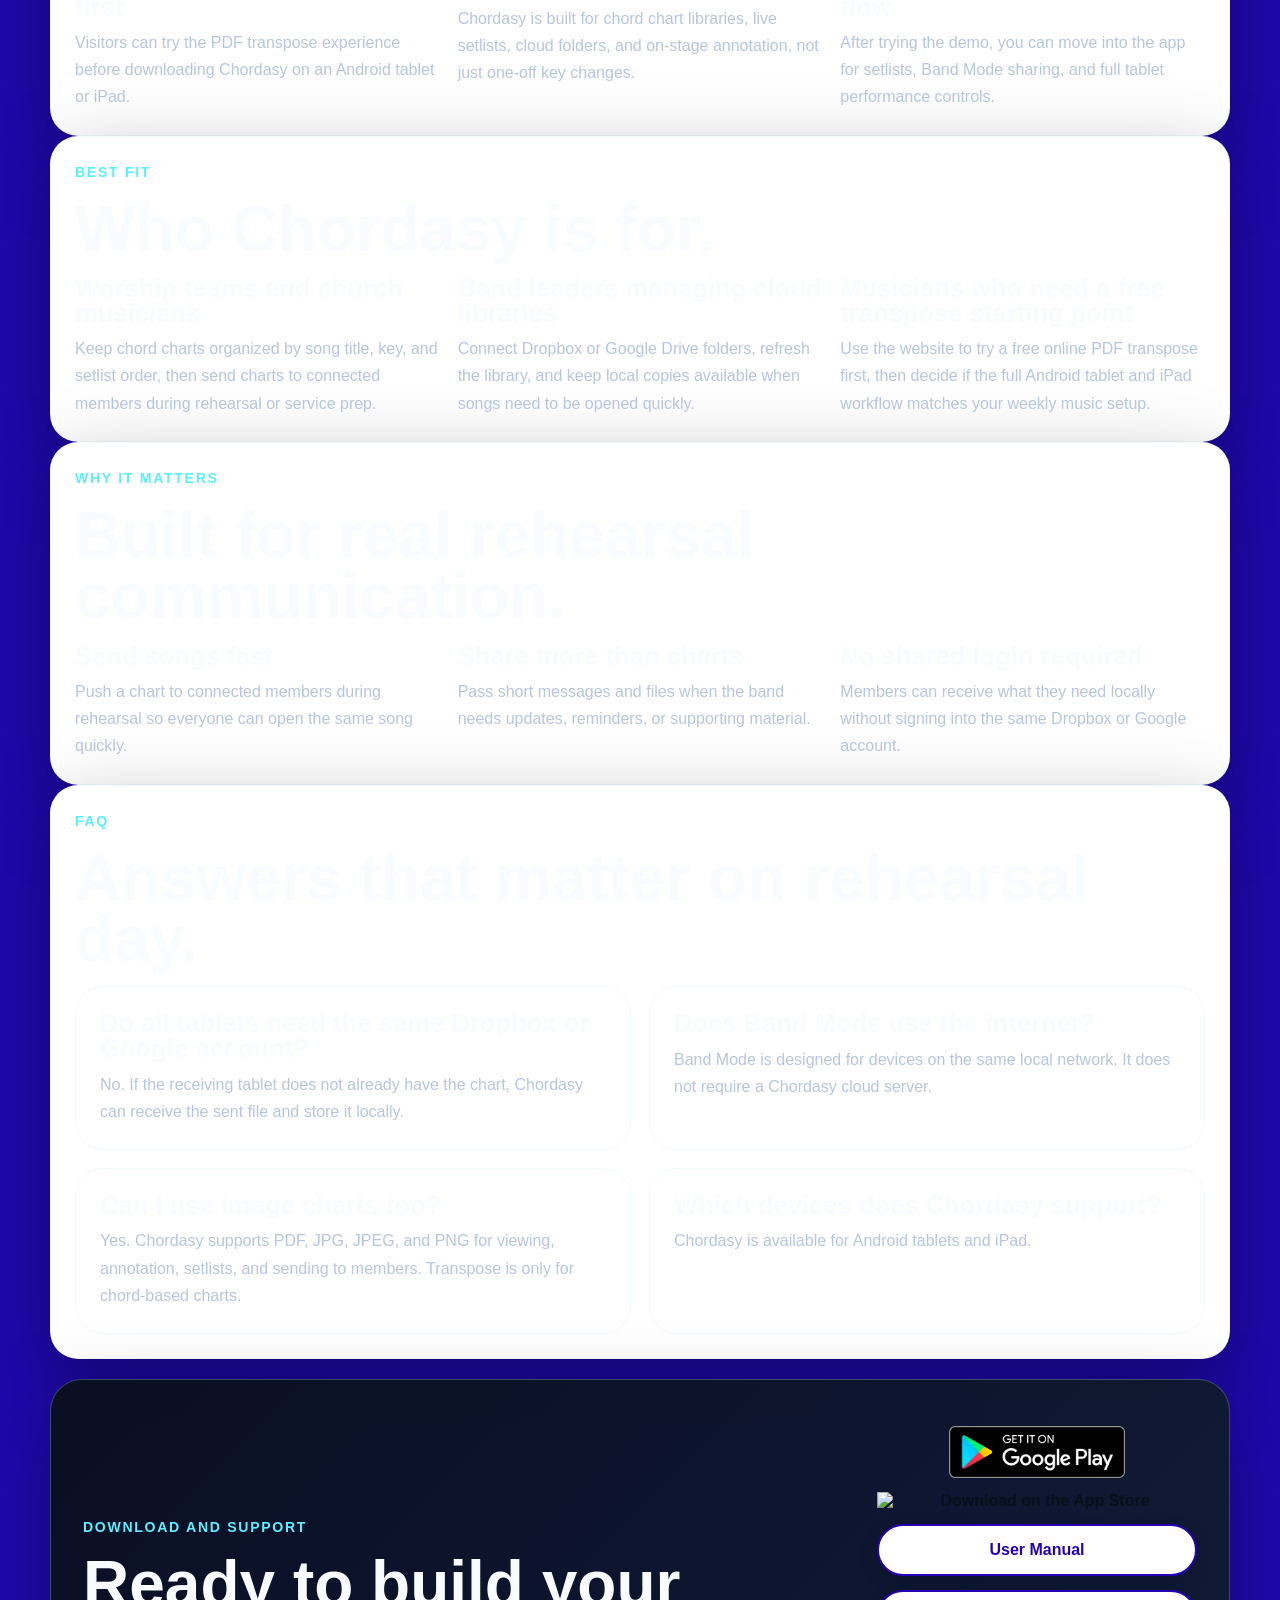
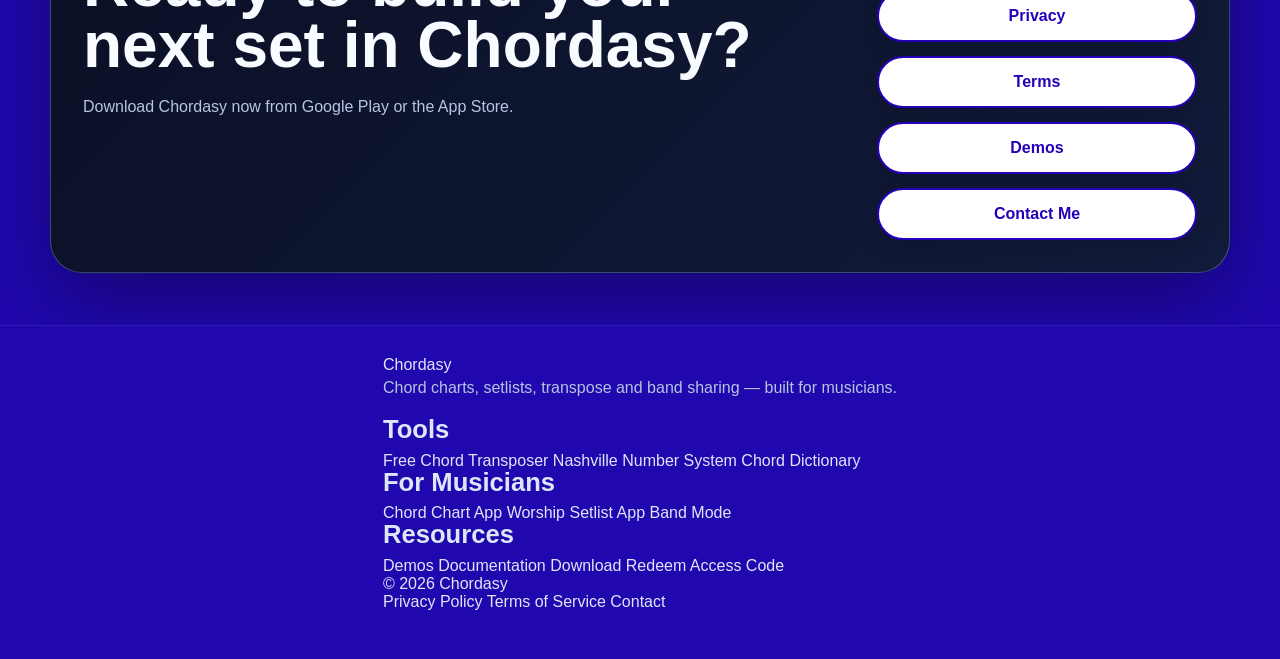
==== commit 0897ab2b: "Add files via upload" ====
--- a/index.html
+++ b/index.html
@@ -3,22 +3,27 @@
   <head>
     <meta charset="utf-8" />
     <meta name="viewport" content="width=device-width, initial-scale=1" />
-    <title>Chordasy | Build your chart flow for the stage</title>
+    <title>Chordasy | Worship Chord Chart App for Android Tablets &amp; iPad</title>
     <meta
       name="description"
-      content="Chordasy helps bands organize chart libraries, build setlists, transpose keys, annotate on stage, connect Dropbox or Google Drive, and share songs in Band Mode."
+      content="Chordasy is a worship chord chart and setlist app for Android tablets and iPad. Organize songs, transpose charts, build setlists and annotate live."
     />
-    <meta property="og:title" content="Chordasy" />
+    <meta property="og:title" content="Chordasy | Worship Chord Chart App for Android Tablets &amp; iPad" />
     <meta
       property="og:description"
-      content="Organize your chart library, build setlists fast, transpose instantly, and share charts across the band."
+      content="Organize worship chord charts, build setlists, transpose and annotate live on Android tablets and iPad."
     />
     <meta property="og:type" content="website" />
-    <meta property="og:image" content="store-page-2.png" />
+    <meta property="og:url" content="https://chordasy.com/" />
+    <meta property="og:image" content="https://chordasy.com/store-page-2.png" />
+    <meta name="twitter:card" content="summary_large_image" />
+    <meta name="twitter:title" content="Chordasy | Worship Chord Chart App for Android Tablets &amp; iPad" />
+    <meta name="twitter:description" content="Organize worship chord charts, build setlists, transpose and annotate live on Android tablets and iPad." />
+    <meta name="twitter:image" content="https://chordasy.com/store-page-2.png" />
     <link rel="canonical" href="https://chordasy.com/" />
     <link rel="icon" href="chordasy_app_icon.png" />
     <link rel="preload" as="image" href="feature_card_desktop_1.png" />
-    <link rel="stylesheet" href="styles.css?v=20260610-tablet-desktop-no-hero-text-1" />
+    <link rel="stylesheet" href="styles.css?v=20260807-mobile-download-layout-2" />
     <script type="application/ld+json">
       {
         "@context": "https://schema.org",
@@ -45,11 +50,11 @@
             "@id": "https://chordasy.com/#app",
             "name": "Chordasy",
             "applicationCategory": "MusicApplication",
-            "operatingSystem": "Android",
+            "operatingSystem": ["Android", "iPadOS"],
             "url": "https://chordasy.com/",
             "downloadUrl": "https://chordasy.com/download.html",
             "image": "https://chordasy.com/store-page-2.png",
-            "description": "Chordasy helps bands organize chart libraries, build setlists, transpose keys, annotate on stage, connect Dropbox or Google Drive, and share songs in Band Mode.",
+            "description": "Chordasy is a worship chord chart and setlist app for Android tablets and iPad with cloud libraries, transpose, live annotation, and a free PDF transpose demo online. Download it now from Google Play or the App Store.",
             "offers": {
               "@type": "Offer",
               "price": "0",
@@ -95,6 +100,22 @@
                   "@type": "Answer",
                   "text": "Yes. Chordasy supports PDF, JPG, JPEG, and PNG for viewing, annotation, setlists, and sending to members. Transpose is only for chord-based charts."
                 }
+              },
+              {
+                "@type": "Question",
+                "name": "Can I transpose a PDF chord chart online for free?",
+                "acceptedAnswer": {
+                  "@type": "Answer",
+                  "text": "Yes. Chordasy includes a free online PDF transpose demo so you can upload a chord chart, preview the key change, and download the updated PDF."
+                }
+              },
+              {
+                "@type": "Question",
+                "name": "Which devices does Chordasy support?",
+                "acceptedAnswer": {
+                  "@type": "Answer",
+                  "text": "Chordasy is available for Android tablets and iPad, and the website lets everyone try the free PDF transpose workflow online."
+                }
               }
             ]
           }
@@ -112,9 +133,14 @@
           <a class="nav-play-badge play-badge-button" href="https://play.google.com/store/apps/details?id=com.KaKitGameProduction.Chordasy" aria-label="Download on Google Play">
             <img src="Google-play-badge.png" alt="Get it on Google Play" />
           </a>
+          <a class="nav-play-badge play-badge-button app-store-badge" href="https://apps.apple.com/app/chordasy/id6791454575" aria-label="Download Chordasy on the App Store">
+            <img src="Apple-Store-badge.png" alt="Download on the App Store" />
+          </a>
           <a href="#help" data-i18n="navFeatures">Quick Start</a>
+          <a href="docs.html" data-i18n="navDocs">Docs</a>
+          <a href="demos.html" data-i18n="navDemos">Demos</a>
           <div class="transpose-nav-callout">
-            <button type="button" class="nav-link-button nav-link-button-accent" data-transpose-open data-i18n="navTranspose">Transpose</button>
+            <a href="transpose-chord-chart-pdf.html" class="nav-link-button nav-link-button-accent" data-i18n="navTranspose">Transpose</a>
             <img class="transpose-nav-callout-image" src="transpose-callout.gif" alt="Free try callout for Transpose" />
           </div>
         </nav>
@@ -127,6 +153,28 @@
 
     <main id="top">
       <section class="hero">
+        <div class="mobile-hero-downloads" aria-label="Download Chordasy">
+          <p class="mobile-hero-tagline" data-i18n="mobileHeroTagline">Your charts. Your setlists. Ready to play.</p>
+          <a class="play-badge-button" href="https://play.google.com/store/apps/details?id=com.KaKitGameProduction.Chordasy" aria-label="Download Chordasy on Google Play">
+            <img src="Google-play-badge.png" alt="Get it on Google Play" />
+          </a>
+          <a class="play-badge-button app-store-badge" href="https://apps.apple.com/app/chordasy/id6791454575" aria-label="Download Chordasy on the App Store">
+            <img src="Apple-Store-badge.png" alt="Download on the App Store" />
+          </a>
+          <p class="mobile-hero-platforms" data-i18n="mobileHeroPlatforms">Available on Android tablets &amp; iPad</p>
+        </div>
+
+        <div class="hero-copy hero-copy-top">
+          <p class="eyebrow" data-i18n="heroEyebrow">Tablet workflow for rehearsals, worship teams, and live bands</p>
+          <h1 class="hero-title">
+            <span data-i18n="heroTitleLine1">Build</span>
+            <span class="accent" data-i18n="heroTitleLine2">your chart flow</span>
+            <span data-i18n="heroTitleLine3">for the stage.</span>
+          </h1>
+          <p class="lead" data-i18n="heroLead">
+            Chordasy brings library search, setlists, transpose, live annotation, cloud sync, and Band Mode sharing into one fast tablet workspace, plus a free online PDF transpose demo.
+          </p>
+        </div>
 
         <div class="hero-copy hero-copy-bottom">
           <ul class="hero-points">
@@ -147,7 +195,7 @@
             <article class="story-card" data-story-card>
               <img class="story-desktop-card" src="feature_card_desktop_1.png" alt="Organise Transpose Sync feature card" width="1024" height="500" loading="eager" fetchpriority="high" decoding="sync" />
               <figure class="story-poster">
-                <img src="store-page-1.png" alt="Chordasy mobile store feature 1" width="900" height="1600" loading="eager" fetchpriority="high" decoding="sync" />
+                <img src="store-page-1.png" alt="Chordasy tablet store feature 1" width="900" height="1600" loading="eager" fetchpriority="high" decoding="sync" />
               </figure>
               <div class="story-copy">
                 <p class="story-kicker" data-i18n="story0Kicker">Workflow</p>
@@ -159,7 +207,7 @@
             <article class="story-card" data-story-card>
               <img class="story-desktop-card" src="feature_card_desktop_2.png" alt="Connect your cloud library feature card" width="1024" height="500" loading="lazy" decoding="async" />
               <figure class="story-poster">
-                <img src="store-page-2.png" alt="Chordasy mobile store feature 2" width="900" height="1600" loading="lazy" decoding="async" />
+                <img src="store-page-2.png" alt="Chordasy tablet store feature 2" width="900" height="1600" loading="lazy" decoding="async" />
               </figure>
               <div class="story-copy">
                 <p class="story-kicker" data-i18n="story5Kicker">Cloud</p>
@@ -171,7 +219,7 @@
             <article class="story-card" data-story-card>
               <img class="story-desktop-card" src="feature_card_desktop_3.png" alt="Build setlists fast feature card" width="1024" height="500" loading="lazy" decoding="async" />
               <figure class="story-poster">
-                <img src="store-page-3.png" alt="Chordasy mobile store feature 3" width="900" height="1600" loading="lazy" decoding="async" />
+                <img src="store-page-3.png" alt="Chordasy tablet store feature 3" width="900" height="1600" loading="lazy" decoding="async" />
               </figure>
               <div class="story-copy">
                 <p class="story-kicker" data-i18n="story2Kicker">Setlist</p>
@@ -183,32 +231,32 @@
             <article class="story-card" data-story-card>
               <img class="story-desktop-card" src="feature_card_desktop_4.png" alt="Organise your song library feature card" width="1024" height="500" loading="lazy" decoding="async" />
               <figure class="story-poster">
-                <img src="store-page-4.png" alt="Chordasy mobile store feature 4" width="900" height="1600" loading="lazy" decoding="async" />
+                <img src="store-page-4.png" alt="Chordasy tablet store feature 4" width="900" height="1600" loading="lazy" decoding="async" />
               </figure>
               <div class="story-copy">
                 <p class="story-kicker" data-i18n="story1Kicker">Library</p>
                 <h3 data-i18n="story1Title">Organise your song library</h3>
-                <p data-i18n="story1Body">Search local charts, browse cloud sources, import PDFs, and open the right song quickly from a tablet-friendly library layout.</p>
+                <p data-i18n="story1Body">Browse local and cloud charts in full-screen mode, group matching song titles, and choose the key or version you need. Switch back to the compact drawer at any time.</p>
               </div>
             </article>
 
             <article class="story-card" data-story-card>
               <img class="story-desktop-card" src="feature_card_desktop_5.png" alt="Transpose keys instantly feature card" width="1024" height="500" loading="lazy" decoding="async" />
               <figure class="story-poster">
-                <img src="store-page-5.png" alt="Chordasy mobile store feature 5" width="900" height="1600" loading="lazy" decoding="async" />
+                <img src="store-page-5.png" alt="Chordasy tablet store feature 5" width="900" height="1600" loading="lazy" decoding="async" />
               </figure>
               <div class="story-copy">
                 <p class="story-kicker" data-i18n="story3Kicker">Transpose</p>
                 <h3 data-i18n="story3Title">Transpose keys instantly</h3>
-                <p data-i18n="story3Body">Shift the key on the fly without leaving the chart, so the band can react immediately when the room or vocalist needs a change.</p>
-                <button class="button secondary story-action" type="button" data-transpose-open data-i18n="transposeDemoButton">Transpose</button>
+                <p data-i18n="story3Body">Shift the key on the fly without leaving the chart, then use the free PDF transpose demo online to test the workflow before downloading the app.</p>
+                <a class="button secondary story-action" href="transpose-chord-chart-pdf.html" data-i18n="transposeDemoButton">Transpose</a>
               </div>
             </article>
 
             <article class="story-card" data-story-card>
               <img class="story-desktop-card" src="feature_card_desktop_6.png" alt="Share chart with the band feature card" width="1024" height="500" loading="lazy" decoding="async" />
               <figure class="story-poster">
-                <img src="store-page-6.png" alt="Chordasy mobile store feature 6" width="900" height="1600" loading="lazy" decoding="async" />
+                <img src="store-page-6.png" alt="Chordasy tablet store feature 6" width="900" height="1600" loading="lazy" decoding="async" />
               </figure>
               <div class="story-copy">
                 <p class="story-kicker" data-i18n="story6Kicker">Band Mode</p>
@@ -217,10 +265,10 @@
               </div>
             </article>
 
-            <article class="story-card" data-story-card>
+            <article class="story-card mobile-story-hidden" data-story-card>
               <img class="story-desktop-card" src="feature_card_desktop_7.png" alt="Use it live on stage feature card" width="1024" height="500" loading="lazy" decoding="async" />
               <figure class="story-poster">
-                <img src="store-page-7.png" alt="Use it live on stage poster" width="900" height="1600" loading="lazy" decoding="async" />
+                <img src="store-page-4.png" alt="Use it live on stage poster" width="900" height="1600" loading="lazy" decoding="async" />
               </figure>
               <div class="story-copy">
                 <p class="story-kicker" data-i18n="story4Kicker">Live mode</p>
@@ -228,31 +276,6 @@
                 <p data-i18n="story4Body">Keep the chart full-size, switch tools quickly, and stay inside the performance flow while rehearsing or playing live.</p>
               </div>
             </article>
-
-            <article class="story-card" data-story-card>
-              <img class="story-desktop-card" src="feature_card_desktop_8.png" alt="Use it live on stage feature card" width="1024" height="500" loading="lazy" decoding="async" />
-              <figure class="story-poster">
-                <img src="store-page-8.png" alt="Use it live on stage poster" width="900" height="1600" loading="lazy" decoding="async" />
-              </figure>
-              <div class="story-copy">
-                <p class="story-kicker" data-i18n="story4Kicker">Live mode</p>
-                <h3 data-i18n="story4Title">Use it live on stage</h3>
-                <p data-i18n="story4Body">Keep the chart full-size, switch tools quickly, and stay inside the performance flow while rehearsing or playing live.</p>
-              </div>
-            </article>
-
-            <article class="story-card mobile-story-hidden" data-story-card>
-              <img class="story-desktop-card" src="feature_card_desktop_9.png" alt="Use it live on stage feature card" width="1024" height="500" loading="lazy" decoding="async" />
-              <figure class="story-poster">
-                <img src="store-page-8.png" alt="Use it live on stage poster" width="900" height="1600" loading="lazy" decoding="async" />
-              </figure>
-              <div class="story-copy">
-                <p class="story-kicker" data-i18n="story4Kicker">Live mode</p>
-                <h3 data-i18n="story4Title">Use it live on stage</h3>
-                <p data-i18n="story4Body">Keep the chart full-size, switch tools quickly, and stay inside the performance flow while rehearsing or playing live.</p>
-              </div>
-            </article>
-
           </div>
           <div class="story-carousel-dots hero-story-dots" aria-label="Feature story navigation">
             <button class="story-carousel-dot is-active" type="button" aria-label="Go to feature 1" data-story-dot="0"></button>
@@ -261,20 +284,7 @@
             <button class="story-carousel-dot" type="button" aria-label="Go to feature 4" data-story-dot="3"></button>
             <button class="story-carousel-dot" type="button" aria-label="Go to feature 5" data-story-dot="4"></button>
             <button class="story-carousel-dot" type="button" aria-label="Go to feature 6" data-story-dot="5"></button>
-            <button class="story-carousel-dot" type="button" aria-label="Go to feature 7" data-story-dot="6"></button>
-            <button class="story-carousel-dot" type="button" aria-label="Go to feature 8" data-story-dot="7"></button>
-            <button class="story-carousel-dot mobile-story-hidden" type="button" aria-label="Go to feature 9" data-story-dot="8"></button>
-          </div>
-          <div class="mobile-download-button">
-            <a
-              href="https://play.google.com/store/apps/details?id=com.KaKitGameProduction.Chordasy"
-              class="nav-link-button-accent"
-              target="_blank"
-              rel="noopener"
-              data-i18n="heroMobileDownload"
-            >
-              Download Now
-            </a>
+            <button class="story-carousel-dot mobile-story-hidden" type="button" aria-label="Go to feature 7" data-story-dot="6"></button>
           </div>
         </div>
 
@@ -292,29 +302,170 @@
         </div>
       </section>
 
-      <section id="help" class="content-section split-section">
-        <div class="panel-block">
-          <p class="eyebrow" data-i18n="helpEyebrow">Quick start</p>
-          <h2 data-i18n="helpTitle">Start simple, then scale up.</h2>
-          <ol class="steps">
-            <li data-i18n="helpStep1">Open Library and import PDF, JPG, JPEG, or PNG charts, or connect Dropbox or Google Drive.</li>
-            <li data-i18n="helpStep2">Add songs into a setlist and drag to reorder the flow.</li>
-            <li data-i18n="helpStep3">Open the chart, transpose if needed, and switch into Live Mode for larger controls.</li>
-            <li data-i18n="helpStep4">Use annotation tools to mark reminders, cues, and changes directly on the chart.</li>
-            <li data-i18n="helpStep5">Turn on Band Mode, connect members on the same network, and send charts or messages when needed.</li>
-          </ol>
-        </div>
-
+      <section id="help" class="content-section mid-section">
+        <div class="section-heading mid-heading">
+          <h2 class="mid-title">Organizing Chart</h2>
+        </div>
+        <div class="mobile-organizing-providers" aria-label="Supported cloud providers">
+          <span data-i18n="providerLabel">Supports cloud library sync with</span>
+          <div class="provider-logos">
+            <img class="provider-logo provider-logo-dropbox" src="dropbox_logo_20260605.png" alt="Dropbox" />
+            <img class="provider-logo provider-logo-google-drive" src="google_drive_logo_20260605.png" alt="Google Drive" />
+          </div>
+        </div>
+        <div class="mid-card-grid mid-card-grid-three">
+          <article class="mid-card">
+            <figure class="mid-card-frame">
+              <img class="mid-card-image" src="mid-cloud-library.png" alt="Connect your cloud library feature card" width="824" height="824" loading="lazy" decoding="async" />
+            </figure>
+            <h3 class="mid-card-title" data-i18n="story5Title">Connect your cloud library</h3>
+            <p class="mid-card-body" data-i18n="story5Body">Link Dropbox or Google Drive from inside the app, choose your chart folder, and refresh the library without leaving your workflow.</p>
+          </article>
+
+          <article class="mid-card">
+            <figure class="mid-card-frame">
+              <img class="mid-card-image" src="mid-setlist.png" alt="Build setlists fast feature card" width="798" height="792" loading="lazy" decoding="async" />
+            </figure>
+            <h3 class="mid-card-title" data-i18n="story2Title">Build setlists fast</h3>
+            <p class="mid-card-body" data-i18n="story2Body">Create the running order, drag songs into place, and keep the whole set ready for rehearsal, worship, or live performance.</p>
+          </article>
+
+          <article class="mid-card">
+            <figure class="mid-card-frame">
+              <img class="mid-card-image" src="mid-browse-library.png" alt="Browse your library feature card" width="800" height="800" loading="lazy" decoding="async" />
+            </figure>
+            <h3 class="mid-card-title" data-i18n="expandedLibraryTitle">Full-Screen Song Library</h3>
+            <p class="mid-card-body" data-i18n="story1Body">Browse local and cloud charts in full-screen mode, group matching song titles, and choose the key or version you need. Switch back to the compact drawer at any time.</p>
+            <a class="button secondary story-action" href="demos.html#expanded-song-library-demo" data-i18n="libraryDemoButton">Watch Library Demo</a>
+          </article>
+        </div>
+      </section>
+
+      <section id="transpose-demo" class="content-section mid-section mid-split">
+        <div class="mid-split-copy">
+          <h2 class="mid-title" data-i18n="seoIntentTitle">Online PDF chord chart transpose, then a complete Android tablet and iPad workflow.</h2>
+          <p class="mid-split-body" data-i18n="seoIntentBody1">If you are looking for a way to transpose a chord chart PDF online, Chordasy gives you a free demo on the website and a complete app for Android tablets and iPad for library management, setlists, cloud sync, and live annotation.</p>
+          <p class="mid-split-body" data-i18n="seoIntentBody2">It is designed for worship teams, church musicians, band leaders, and rehearsal prep where songs need to be searchable, easy to reorder, and ready to share across the same local network.</p>
+          <p class="mid-split-body" data-i18n="seoIntentBody3">After you test the free PDF transpose flow, you can move into Chordasy on an Android tablet or iPad for faster song browsing, setlist building, Dropbox or Google Drive libraries, and live performance controls.</p>
+          <div class="mid-transpose-callout">
+            <a href="transpose-chord-chart-pdf.html" class="nav-link-button nav-link-button-accent mid-transpose-button" data-i18n="navTranspose">Transpose</a>
+            <img class="mid-transpose-callout-image" src="transpose-callout.gif" alt="Free try callout for Transpose" />
+          </div>
+        </div>
+        <figure class="mid-split-media">
+          <img src="mid-transpose.png" alt="Chordasy transpose feature card" width="1104" height="1084" loading="lazy" decoding="async" />
+        </figure>
+      </section>
+
+      <section id="stories" class="content-section mid-section">
+        <div class="section-heading mid-heading">
+          <h2 class="mid-title">Sharing Chart, Messages and Set-list</h2>
+        </div>
+        <div class="mid-card-grid mid-card-grid-two">
+          <article class="mid-card">
+            <figure class="mid-card-frame mid-card-frame-share">
+              <img class="mid-card-image mid-card-image-share" src="mid-share-band.png" alt="Share charts with the band feature card" width="1358" height="748" loading="lazy" decoding="async" />
+            </figure>
+            <h3 class="mid-card-title">Share Charts With The Band</h3>
+            <p class="mid-card-body">Send charts, messages, and quick notes to connected members on the same network so everyone can rehearse from the same set.</p>
+          </article>
+
+          <article class="mid-card">
+            <figure class="mid-card-frame mid-card-frame-share">
+              <img class="mid-card-image mid-card-image-share" src="mid-live-stage.png" alt="Use it live on stage feature card" width="1368" height="738" loading="lazy" decoding="async" />
+            </figure>
+            <h3 class="mid-card-title">Stay Ready For Live Performance</h3>
+            <p class="mid-card-body">Keep charts readable, switch tools quickly, and stay inside the performance flow while rehearsing, leading worship, or playing live.</p>
+          </article>
+        </div>
+      </section>
+
+      <section class="content-section seo-footer-stack">
         <div class="panel-block faq-block">
-          <p class="eyebrow" data-i18n="faqEyebrow">FAQ</p>
-          <h2 data-i18n="faqTitle">Answers that matter on rehearsal day.</h2>
-          <div class="faq-mini">
-            <p><strong data-i18n="faq1Q">Do all tablets need the same Dropbox or Google account?</strong></p>
-            <p data-i18n="faq1A">No. If the receiving tablet does not already have the chart, Chordasy can receive the sent file and store it locally.</p>
-            <p><strong data-i18n="faq2Q">Does Band Mode use the internet?</strong></p>
-            <p data-i18n="faq2A">Band Mode is designed for devices on the same local network. It does not require a Chordasy cloud server.</p>
-            <p><strong data-i18n="faq3Q">Can I use image charts too?</strong></p>
-            <p data-i18n="faq3A">Yes. Chordasy supports PDF, JPG, JPEG, and PNG for viewing, annotation, setlists, and sending to members. Transpose is only for chord-based charts.</p>
+          <div class="seo-footer-heading">
+            <p class="eyebrow" data-i18n="seoWhyEyebrow">Why people use it</p>
+            <h2 data-i18n="seoWhyTitle">Made for worship teams, band leaders, and rehearsal prep.</h2>
+          </div>
+          <div class="feature-grid">
+            <article class="seo-mini-card">
+              <h3 data-i18n="seoWhyPoint1Title">Test the transpose workflow first</h3>
+              <p data-i18n="seoWhyPoint1Body">Visitors can try the PDF transpose experience before downloading Chordasy on an Android tablet or iPad.</p>
+            </article>
+            <article class="seo-mini-card">
+              <h3 data-i18n="seoWhyPoint2Title">Useful for real chord charts</h3>
+              <p data-i18n="seoWhyPoint2Body">Chordasy is built for chord chart libraries, live setlists, cloud folders, and on-stage annotation, not just one-off key changes.</p>
+            </article>
+            <article class="seo-mini-card">
+              <h3 data-i18n="seoWhyPoint3Title">Works with your rehearsal flow</h3>
+              <p data-i18n="seoWhyPoint3Body">After trying the demo, you can move into the app for setlists, Band Mode sharing, and full tablet performance controls.</p>
+            </article>
+          </div>
+        </div>
+
+        <div class="panel-block faq-block">
+          <div class="seo-footer-heading">
+            <p class="eyebrow" data-i18n="seoFitEyebrow">Best fit</p>
+            <h2 data-i18n="seoFitTitle">Who Chordasy is for.</h2>
+          </div>
+          <div class="feature-grid">
+            <article class="seo-mini-card">
+              <h3 data-i18n="seoFitPoint1Title">Worship teams and church musicians</h3>
+              <p data-i18n="seoFitPoint1Body">Keep chord charts organized by song title, key, and setlist order, then send charts to connected members during rehearsal or service prep.</p>
+            </article>
+            <article class="seo-mini-card">
+              <h3 data-i18n="seoFitPoint2Title">Band leaders managing cloud libraries</h3>
+              <p data-i18n="seoFitPoint2Body">Connect Dropbox or Google Drive folders, refresh the library, and keep local copies available when songs need to be opened quickly.</p>
+            </article>
+            <article class="seo-mini-card">
+              <h3 data-i18n="seoFitPoint3Title">Musicians who need a free transpose starting point</h3>
+              <p data-i18n="seoFitPoint3Body">Use the website to try a free online PDF transpose first, then decide if the full Android tablet and iPad workflow matches your weekly music setup.</p>
+            </article>
+          </div>
+        </div>
+
+        <div class="panel-block faq-block">
+          <div class="seo-footer-heading">
+            <p class="eyebrow" data-i18n="bandModeUseEyebrow">Why it matters</p>
+            <h2 data-i18n="bandModeUseTitle">Built for real rehearsal communication.</h2>
+          </div>
+          <div class="feature-grid">
+            <article class="seo-mini-card">
+              <h3 data-i18n="bandModePoint1Title">Send songs fast</h3>
+              <p data-i18n="bandModePoint1Body">Push a chart to connected members during rehearsal so everyone can open the same song quickly.</p>
+            </article>
+            <article class="seo-mini-card">
+              <h3 data-i18n="bandModePoint2Title">Share more than charts</h3>
+              <p data-i18n="bandModePoint2Body">Pass short messages and files when the band needs updates, reminders, or supporting material.</p>
+            </article>
+            <article class="seo-mini-card">
+              <h3 data-i18n="bandModePoint3Title">No shared login required</h3>
+              <p data-i18n="bandModePoint3Body">Members can receive what they need locally without signing into the same Dropbox or Google account.</p>
+            </article>
+          </div>
+        </div>
+
+        <div class="panel-block faq-block">
+          <div class="seo-footer-heading">
+            <p class="eyebrow" data-i18n="faqEyebrow">FAQ</p>
+            <h2 data-i18n="faqTitle">Answers that matter on rehearsal day.</h2>
+          </div>
+          <div class="faq-grid">
+            <article>
+              <h3 data-i18n="faq1Q">Do all tablets need the same Dropbox or Google account?</h3>
+              <p data-i18n="faq1A">No. If the receiving tablet does not already have the chart, Chordasy can receive the sent file and store it locally.</p>
+            </article>
+            <article>
+              <h3 data-i18n="faq2Q">Does Band Mode use the internet?</h3>
+              <p data-i18n="faq2A">Band Mode is designed for devices on the same local network. It does not require a Chordasy cloud server.</p>
+            </article>
+            <article>
+              <h3 data-i18n="faq3Q">Can I use image charts too?</h3>
+              <p data-i18n="faq3A">Yes. Chordasy supports PDF, JPG, JPEG, and PNG for viewing, annotation, setlists, and sending to members. Transpose is only for chord-based charts.</p>
+            </article>
+            <article>
+              <h3 data-i18n="faq4Q">Which devices does Chordasy support?</h3>
+              <p data-i18n="faq4A">Chordasy is available for Android tablets and iPad.</p>
+            </article>
           </div>
         </div>
       </section>
@@ -323,15 +474,20 @@
         <div class="support-copy">
           <p class="eyebrow" data-i18n="supportEyebrow">Download and support</p>
           <h2 data-i18n="supportTitle">Ready to build your next set in Chordasy?</h2>
-          <p data-i18n="supportBody">Download the Android tablet version, try it in rehearsal, and support the project if it becomes part of your weekly workflow.</p>
+          <p data-i18n="supportBody">Download Chordasy now from Google Play or the App Store.</p>
         </div>
         <div class="support-actions">
           <a class="button primary play-badge-button" href="https://play.google.com/store/apps/details?id=com.KaKitGameProduction.Chordasy" aria-label="Download on Google Play">
             <img src="Google-play-badge.png" alt="Get it on Google Play" />
           </a>
-          <a class="button ghost" href="Chordasy_User_Manual_v1.pdf" download data-i18n="supportManual">User Manual</a>
+          <a class="button primary play-badge-button app-store-badge" href="https://apps.apple.com/app/chordasy/id6791454575" aria-label="Download Chordasy on the App Store">
+            <img src="Apple-Store-badge.png" alt="Download on the App Store" />
+          </a>
+          <a class="button ghost" href="docs.html" data-i18n="supportManual">User Manual</a>
           <a class="button ghost" href="privacy.html" data-i18n="supportPrivacy">Privacy</a>
-          <a class="button ghost" href="contact.html" data-i18n="supportSecondary">Support</a>
+          <a class="button ghost" href="terms.html" data-i18n="supportTerms">Terms</a>
+          <a class="button ghost" href="demos.html" data-i18n="supportDemos">Demos</a>
+          <a class="button ghost" href="contact.html" data-i18n="supportSecondary">Contact Me</a>
         </div>
       </section>
     </main>
@@ -343,7 +499,7 @@
           <div>
             <p class="eyebrow" data-i18n="transposeDemoEyebrow">Try the transpose demo</p>
             <h2 id="transpose-modal-title" class="transpose-modal-title" data-i18n="transposeDemoTitle">Upload a PDF and transpose it live.</h2>
-            <p class="transpose-modal-copy" data-i18n="transposeDemoCopy">Preview the chart, shift the key with the same style bar as the app, then download the updated PDF.</p>
+            <p class="transpose-modal-copy" data-i18n="transposeDemoCopy">Upload your chord chart PDF, preview it, shift the key with the same style bar as the app, then download the updated PDF for free.</p>
           </div>
           <button class="transpose-modal-close" type="button" aria-label="Close" data-transpose-close>&times;</button>
         </div>
@@ -361,6 +517,7 @@
             <div class="transpose-demo-bar">
               <span class="transpose-demo-bar-label" data-i18n="transposeDemoBarLabel">Transpose</span>
               <div class="transpose-demo-bar-controls">
+                <select id="transpose-demo-key" class="transpose-demo-key hidden" aria-label="Target key"><option value="">Select Key</option></select>
                 <button class="transpose-step-button" type="button" id="transpose-demo-down">-1</button>
                 <strong class="transpose-demo-value" id="transpose-demo-value">+0</strong>
                 <button class="transpose-step-button" type="button" id="transpose-demo-up">+1</button>
@@ -402,31 +559,71 @@
       </div>
     </div>
 
-    <footer class="site-footer">
-      <span data-i18n="footerCopy">© 2026 Chordasy</span>
-      <a href="privacy.html" data-i18n="footerPrivacy">Privacy Policy</a>
-    </footer>
+    <footer class="site-footer site-footer-expanded">
+  <div class="site-footer-inner">
+    <div class="footer-main-grid">
+      <div class="footer-brand-block">
+        <a class="footer-brand" href="index.html" aria-label="Chordasy home">Chordasy</a>
+        <p class="footer-tagline">Chord charts, setlists, transpose and band sharing — built for musicians.</p>
+      </div>
+
+      <nav class="footer-link-group" aria-label="Chordasy tools">
+        <h3>Tools</h3>
+        <a href="transpose-chord-chart-pdf.html">Free Chord Transposer</a>
+        <a href="nashville-number-system.html">Nashville Number System</a>
+        <a href="chord-dictionary.html">Chord Dictionary</a>
+      </nav>
+
+      <nav class="footer-link-group" aria-label="Chordasy for musicians">
+        <h3>For Musicians</h3>
+        <a href="chord-chart-app.html">Chord Chart App</a>
+        <a href="worship-setlist-app.html">Worship Setlist App</a>
+        <a href="band-mode.html">Band Mode</a>
+      </nav>
+
+      <nav class="footer-link-group" aria-label="Chordasy resources">
+        <h3>Resources</h3>
+        <a href="demos.html">Demos</a>
+        <a href="docs.html">Documentation</a>
+        <a href="download.html">Download</a>
+        <a href="redeem.html">Redeem Access Code</a>
+      </nav>
+    </div>
+
+    <div class="footer-bottom-row">
+      <span>© 2026 Chordasy</span>
+      <nav class="footer-legal-links" aria-label="Legal and contact links">
+        <a href="privacy.html">Privacy Policy</a>
+        <a href="terms.html">Terms of Service</a>
+        <a href="contact.html">Contact</a>
+      </nav>
+    </div>
+  </div>
+</footer>
 
     <script>
       const translations = {
         en: {
           navFeatures: "Quick Start",
+          navDocs: "Docs",
+          navDemos: "Demos",
           navTranspose: "Transpose",
           navHowTo: "How to",
           navManual: "User Manual",
           navHelp: "Help",
           navPrivacy: "Privacy",
           navSupport: "Support",
-          heroEyebrow: "Tablet-ready workflow for rehearsals, worship teams, and live bands",
+          heroEyebrow: "Tablet workflow for rehearsals, worship teams, and live bands",
           heroTitleLine1: "Build",
           heroTitleLine2: "your chart flow",
           heroTitleLine3: "for the stage.",
           heroLead:
-            "Chordasy brings library search, setlists, transpose, live annotation, cloud sync, and Band Mode sharing into one fast tablet workspace.",
+            "Chordasy brings library search, setlists, transpose, live annotation, cloud sync, and Band Mode sharing into one fast tablet workspace, plus a free online PDF transpose demo.",
           heroPrimary: "Download Now",
-          heroMobileDownload: "Download Now",
           heroManual: "User Manual",
           heroSecondary: "See real screens",
+          mobileHeroTagline: "Your charts. Your setlists. Ready to play.",
+          mobileHeroPlatforms: "Available on Android tablets & iPad",
           heroPoint1: "Import PDF, JPG, JPEG, and PNG charts",
           heroPoint3: "Share charts and messages across your team on the same network",
           providerLabel: "Supports cloud library sync with",
@@ -436,20 +633,22 @@
             "These are the same visual directions used in your latest store material, now turned into the structure of the website so visitors understand Chordasy in seconds.",
           story0Kicker: "Workflow",
           story0Title: "Organise, transpose, sync",
-          story0Body: "Keep your charts, setlists, key changes, cloud library, and band sharing in one tablet-ready music workspace.",
+          story0Body: "Keep your charts, setlists, key changes, cloud library, and band sharing in one tablet music workspace.",
           story1Kicker: "Library",
           story1Title: "Organise your song library",
-          story1Body: "Search local charts, browse cloud sources, import PDFs, and open the right song quickly from a tablet-friendly library layout.",
+          story1Body: "Browse local and cloud charts in full-screen mode, group matching song titles, and choose the key or version you need. Switch back to the compact drawer at any time.",
+          libraryDemoButton: "Watch Library Demo",
+          expandedLibraryTitle: "Full-Screen Song Library",
           story2Kicker: "Setlist",
           story2Title: "Build setlists fast",
           story2Body: "Create the running order, drag songs into place, and keep the whole set ready for rehearsal, worship, or live performance.",
           story3Kicker: "Transpose",
           story3Title: "Transpose keys instantly",
-          story3Body: "Shift the key on the fly without leaving the chart, so the band can react immediately when the room or vocalist needs a change.",
+          story3Body: "Shift the key on the fly without leaving the chart, then use the free PDF transpose demo online to test the workflow before downloading the app.",
           transposeDemoButton: "Transpose",
           transposeDemoEyebrow: "Try the transpose demo",
           transposeDemoTitle: "Upload a PDF and transpose it live.",
-          transposeDemoCopy: "Preview the chart, shift the key with the same style bar as the app, then download the updated PDF.",
+          transposeDemoCopy: "Upload your chord chart PDF, preview it, shift the key with the same style bar as the app, then download the updated PDF for free.",
           transposeDemoUploadLabel: "Upload PDF",
           transposeDemoUploadButton: "Choose PDF",
           transposeDemoUploadHint: "Best for chord charts in PDF format.",
@@ -474,6 +673,21 @@
           story6Kicker: "Band Mode",
           story6Title: "Share charts with the band",
           story6Body: "Send charts, messages, and files to connected members on the same network, even when they do not already have the song in their library.",
+          seoTransposeEyebrow: "Free PDF transpose demo",
+          seoTransposeTitle: "Upload a chord chart PDF, change key, and download it again.",
+          seoTransposeBody: "Use the free online transpose demo to preview your PDF, move the key up or down, and download the updated version before installing Chordasy on an Android tablet or iPad.",
+          seoTransposeStep1: "Upload a PDF chord chart from your device.",
+          seoTransposeStep2: "Preview the chart and adjust the key with the transpose controls.",
+          seoTransposeStep3: "Download the updated PDF and keep moving with rehearsal or service prep.",
+          seoTransposeAction: "Try free PDF transpose",
+          seoWhyEyebrow: "Why people use it",
+          seoWhyTitle: "Made for worship teams, band leaders, and rehearsal prep.",
+          seoWhyPoint1Title: "Test the transpose workflow first",
+          seoWhyPoint1Body: "Visitors can try the PDF transpose experience before downloading Chordasy on an Android tablet or iPad.",
+          seoWhyPoint2Title: "Useful for real chord charts",
+          seoWhyPoint2Body: "Chordasy is built for chord chart libraries, live setlists, cloud folders, and on-stage annotation, not just one-off key changes.",
+          seoWhyPoint3Title: "Works with your rehearsal flow",
+          seoWhyPoint3Body: "After trying the demo, you can move into the app for setlists, Band Mode sharing, and full tablet performance controls.",
           helpEyebrow: "Quick start",
           helpTitle: "Start simple, then scale up.",
           helpStep1: "Open Library and import PDF, JPG, JPEG, or PNG charts, or connect Dropbox or Google Drive.",
@@ -481,6 +695,18 @@
           helpStep3: "Open the chart, transpose if needed, and switch into Live Mode for larger controls.",
           helpStep4: "Use annotation tools to mark reminders, cues, and changes directly on the chart.",
           helpStep5: "Turn on Band Mode, connect members on the same network, and send charts or messages when needed.",
+          bandModeEyebrow: "Band Mode",
+          bandModeTitle: "Share charts, files, and short messages with the band on the same local network.",
+          bandModeBody1: "Band Mode is one of the core Chordasy workflows. It lets you connect nearby devices, see who is online, and send charts even when the receiving member does not already have that song in their own library.",
+          bandModeBody2: "This is designed for rehearsals, worship teams, and stage prep where the leader needs to pass songs, updates, or quick notes to other members without asking everyone to manage the same cloud account.",
+          bandModeUseEyebrow: "Why it matters",
+          bandModeUseTitle: "Built for real rehearsal communication.",
+          bandModePoint1Title: "Send songs fast",
+          bandModePoint1Body: "Push a chart to connected members during rehearsal so everyone can open the same song quickly.",
+          bandModePoint2Title: "Share more than charts",
+          bandModePoint2Body: "Pass short messages and files when the band needs updates, reminders, or supporting material.",
+          bandModePoint3Title: "No shared login required",
+          bandModePoint3Body: "Members can receive what they need locally without signing into the same Dropbox or Google account.",
           faqEyebrow: "FAQ",
           faqTitle: "Answers that matter on rehearsal day.",
           faq1Q: "Do all tablets need the same Dropbox or Google account?",
@@ -489,18 +715,43 @@
           faq2A: "Band Mode is designed for devices on the same local network. It does not require a Chordasy cloud server.",
           faq3Q: "Can I use image charts too?",
           faq3A: "Yes. Chordasy supports PDF, JPG, JPEG, and PNG for viewing, annotation, setlists, and sending to members. Transpose is only for chord-based charts.",
+          faq4Q: "Which devices does Chordasy support?",
+          faq4A: "Chordasy is available for Android tablets and iPad.",
+          seoIntentEyebrow: "Search-friendly overview",
+          seoIntentTitle: "Online PDF chord chart transpose, then a complete Android tablet and iPad workflow.",
+          seoIntentBody1: "If you are looking for a way to transpose a chord chart PDF online, Chordasy gives you a free demo on the website and a complete app for Android tablets and iPad for library management, setlists, cloud sync, and live annotation.",
+          seoIntentBody2: "It is designed for worship teams, church musicians, band leaders, and rehearsal prep where songs need to be searchable, easy to reorder, and ready to share across the same local network.",
+          seoIntentBody3: "After you test the free PDF transpose flow, you can move into Chordasy on an Android tablet or iPad for faster song browsing, setlist building, Dropbox or Google Drive libraries, and live performance controls.",
+          seoFitEyebrow: "Best fit",
+          seoFitTitle: "Who Chordasy is for.",
+          seoFitPoint1Title: "Worship teams and church musicians",
+          seoFitPoint1Body: "Keep chord charts organized by song title, key, and setlist order, then send charts to connected members during rehearsal or service prep.",
+          seoFitPoint2Title: "Band leaders managing cloud libraries",
+          seoFitPoint2Body: "Connect Dropbox or Google Drive folders, refresh the library, and keep local copies available when songs need to be opened quickly.",
+          seoFitPoint3Title: "Musicians who need a free transpose starting point",
+          seoFitPoint3Body: "Use the website to try a free online PDF transpose first, then decide if the full Android tablet and iPad workflow matches your weekly music setup.",
           supportEyebrow: "Download and support",
           supportTitle: "Ready to build your next set in Chordasy?",
-          supportBody: "Download the Android tablet version, try it in rehearsal, and support the project if it becomes part of your weekly workflow.",
+          supportBody: "Download Chordasy now from Google Play or the App Store.",
           supportPrimary: "Download now",
           supportManual: "User Manual",
           supportPrivacy: "Privacy",
-          supportSecondary: "Contact Us",
+          supportTerms: "Terms",
+          supportDemos: "Demos",
+          supportSecondary: "Contact Me",
           footerCopy: "© 2026 Chordasy",
-          footerPrivacy: "Privacy Policy"
+          footerHome: "Home",
+          footerDocs: "Docs",
+          footerDemos: "Demos",
+          footerDownload: "Download",
+          footerPrivacy: "Privacy Policy",
+          footerTerms: "Terms of Service",
+          footerContact: "Contact"
         },
         zh: {
           navFeatures: "快速開始",
+          navDocs: "Docs",
+          navDemos: "示範影片",
           navTranspose: "Transpose",
           navHowTo: "教學",
           navManual: "使用手冊",
@@ -512,11 +763,12 @@
           heroTitleLine2: "你的樂譜流程",
           heroTitleLine3: "直上舞台。",
           heroLead:
-            "Chordasy 將樂譜庫搜尋、Setlist、移調、現場標記、雲端連接與 Band Mode 分享整合成一個快速的平板工作空間。",
+            "Chordasy 將樂譜庫搜尋、Setlist、移調、現場標記、雲端連接與 Band Mode 分享整合成一個快速的平板工作空間，現已支援 Android 平板及 iPad，並提供免費網上 PDF 轉 key 示範。",
           heroPrimary: "立即下載",
-          heroMobileDownload: "立即下載",
           heroManual: "使用手冊",
           heroSecondary: "看真實畫面",
+          mobileHeroTagline: "你的樂譜、你的 Setlist，隨時準備演出。",
+          mobileHeroPlatforms: "支援 Android 平板及 iPad",
           heroPoint1: "支援匯入 PDF、JPG、JPEG、PNG 樂譜",
           heroPoint3: "可在同一網絡內向團隊成員分享樂譜與訊息",
           providerLabel: "支援以下雲端樂譜服務",
@@ -529,17 +781,19 @@
           story0Body: "將樂譜、Setlist、轉 key、雲端樂譜庫同樂隊分享集中在一個平板工作空間。",
           story1Kicker: "Library",
           story1Title: "整理你的樂譜庫",
-          story1Body: "搜尋本機歌曲、瀏覽雲端來源、匯入 PDF，並用平板友善的介面快速打開需要的 chart。",
+          story1Body: "用全螢幕瀏覽本機及雲端樂譜，將同名歌曲分組，再揀需要的 Key 或版本。隨時可以縮返做 drawer 模式。",
+          libraryDemoButton: "觀看歌曲庫示範",
+          expandedLibraryTitle: "全螢幕歌曲庫",
           story2Kicker: "Setlist",
           story2Title: "快速建立 Setlist",
           story2Body: "建立歌單、拖動排序，將整個排練或演出流程預先安排好。",
           story3Kicker: "Transpose",
           story3Title: "即時移調",
-          story3Body: "無需離開樂譜畫面即可轉 key，方便即場配合主唱、樂手或現場需要。",
+          story3Body: "無需離開樂譜畫面即可轉 key，並可先用免費網上 PDF 轉 key 示範體驗整個流程，再決定下載 app。",
           transposeDemoButton: "Transpose",
           transposeDemoEyebrow: "試用移調功能",
           transposeDemoTitle: "上載 PDF，直接即時移調。",
-          transposeDemoCopy: "先預覽樂譜，再用同 app 類似的 transpose bar 轉 key，最後下載更新後的 PDF。",
+          transposeDemoCopy: "上載你的 chord chart PDF，先預覽，再用同 app 類似的 transpose bar 轉 key，最後免費下載更新後的 PDF。",
           transposeDemoUploadLabel: "上載 PDF",
           transposeDemoUploadButton: "選擇 PDF",
           transposeDemoUploadHint: "最適合和弦類 PDF 樂譜。",
@@ -564,6 +818,21 @@
           story6Kicker: "Band Mode",
           story6Title: "與樂隊分享樂譜",
           story6Body: "可向同網絡內的成員傳送 chart、訊息與檔案，就算對方本身未有該歌曲都可以接收。",
+          seoTransposeEyebrow: "免費 PDF 轉 key 示範",
+          seoTransposeTitle: "上載 chord chart PDF、轉 key，再重新下載。",
+          seoTransposeBody: "你可以先用網站上的免費網上移調示範，預覽 PDF、升降 key，再下載更新後版本，之後先決定安裝 Android 平板或 iPad 版 app。",
+          seoTransposeStep1: "從裝置上載一份 PDF chord chart。",
+          seoTransposeStep2: "先預覽樂譜，再用 transpose 控制升降 key。",
+          seoTransposeStep3: "下載更新後的 PDF，繼續排練、敬拜或預備流程。",
+          seoTransposeAction: "免費試用 PDF 轉 key",
+          seoWhyEyebrow: "點解值得用",
+          seoWhyTitle: "為敬拜團隊、band leader 同排練流程而設。",
+          seoWhyPoint1Title: "先試移調流程",
+          seoWhyPoint1Body: "訪客可以先喺網站直接試用 PDF 轉 key，再下載 Android 平板或 iPad 版 Chordasy。",
+          seoWhyPoint2Title: "唔只係單次轉 key",
+          seoWhyPoint2Body: "Chordasy 係為 chord chart library、現場 setlist、雲端樂譜庫同舞台標記而設，而唔只係一次性轉調。",
+          seoWhyPoint3Title: "接得返你真實排練流程",
+          seoWhyPoint3Body: "試完示範之後，你可以進一步用 app 做 setlist、Band Mode 傳歌，同舞台用的大按鈕控制。",
           helpEyebrow: "快速開始",
           helpTitle: "先簡單開始，再慢慢擴展。",
           helpStep1: "打開 Library，匯入 PDF、JPG、JPEG、PNG，或者連接 Dropbox / Google Drive。",
@@ -571,6 +840,18 @@
           helpStep3: "打開歌曲，需要時移調，再切換到 Live Mode 使用更大的控制。",
           helpStep4: "用 annotation 工具直接在 chart 上標記提醒、cue 位與修改。",
           helpStep5: "開啟 Band Mode，連接同一網絡成員，按需要傳送歌曲或訊息。",
+          bandModeEyebrow: "Band Mode",
+          bandModeTitle: "在同一個本地網絡內，向樂隊分享樂譜、檔案同短訊息。",
+          bandModeBody1: "Band Mode 係 Chordasy 其中一個核心功能。你可以連接附近裝置、查看邊個在線，並且即時傳送 chart，就算接收方本身未有呢首歌，都可以直接收到並開啟。",
+          bandModeBody2: "呢個設計特別適合排練、敬拜團隊同上台前準備，方便帶領者唔使要求所有人共用同一個雲端帳號，都可以快速分發歌曲、更新同提示。",
+          bandModeUseEyebrow: "點解重要",
+          bandModeUseTitle: "為真實排練溝通而設。",
+          bandModePoint1Title: "快速傳歌",
+          bandModePoint1Body: "排練途中可即時將 chart 推送俾已連接成員，令所有人更快打開同一首歌。",
+          bandModePoint2Title: "唔只傳樂譜",
+          bandModePoint2Body: "當樂隊需要更新、提醒或者附加資料時，亦可以傳送短訊息同其他檔案。",
+          bandModePoint3Title: "唔需要共用登入",
+          bandModePoint3Body: "成員可以喺本機接收所需內容，唔需要登入同一個 Dropbox 或 Google 帳戶。",
           faqEyebrow: "常見問題",
           faqTitle: "排練當日最實際的答案。",
           faq1Q: "所有平板都需要同一個 Dropbox 或 Google 帳戶嗎？",
@@ -579,15 +860,38 @@
           faq2A: "Band Mode 主要為同一個本地網絡內的裝置而設，不需要 Chordasy 雲端伺服器。",
           faq3Q: "可以使用圖片樂譜嗎？",
           faq3A: "可以。Chordasy 支援 PDF、JPG、JPEG、PNG 作瀏覽、標記、Setlist 與傳送；移調只適用於和弦型樂譜。",
+          faq4Q: "Chordasy 支援哪些裝置？",
+          faq4A: "Chordasy 現已支援 Android 平板及 iPad。",
+          seoIntentEyebrow: "搜尋導向內容",
+          seoIntentTitle: "先免費網上轉 key，再進入完整 Android 平板及 iPad 流程。",
+          seoIntentBody1: "如果你正尋找一個可以 online 將 chord chart PDF 轉 key 的方法，Chordasy 先提供網站上的免費示範，再提供 Android 平板及 iPad app 去處理 song library、setlist、cloud sync 同 live annotation。",
+          seoIntentBody2: "呢個流程特別適合敬拜隊、教會樂手、band leader 同 rehearsal preparation，因為歌曲需要易搵、易排序，亦要可以喺同一個本地網絡快速分享。",
+          seoIntentBody3: "當你試完免費 PDF transpose 流程之後，就可以進一步用 Android 平板或 iPad 版 Chordasy 做更快嘅歌曲瀏覽、setlist 建立、Dropbox 或 Google Drive 樂譜庫同步同 live performance 控制。",
+          seoFitEyebrow: "適合邊類用家",
+          seoFitTitle: "Chordasy 最適合以下情景。",
+          seoFitPoint1Title: "敬拜隊與教會樂手",
+          seoFitPoint1Body: "按歌名、key 同 setlist 次序整理 chord charts，排練或者聚會前再即時傳送俾已連接成員。",
+          seoFitPoint2Title: "要管理 cloud library 的 band leader",
+          seoFitPoint2Body: "連接 Dropbox 或 Google Drive 資料夾、重新整理 library，並保留本機副本，方便需要時即刻開歌。",
+          seoFitPoint3Title: "想先免費試轉 key 的樂手",
+          seoFitPoint3Body: "先用網站試免費 online PDF transpose，再決定 Android 平板及 iPad 的完整工作流程係咪適合你每星期使用。",
           supportEyebrow: "下載與支持",
           supportTitle: "準備好用 Chordasy 建立下一個 set？",
-          supportBody: "下載 Android 平板版本，在排練中試用；如果成為你每星期流程一部分，歡迎支持持續開發。",
+          supportBody: "立即到 Google Play 或 App Store 下載 Chordasy。",
           supportPrimary: "立即下載",
           supportManual: "使用手冊",
           supportPrivacy: "私隱",
-          supportSecondary: "聯絡我們",
+          supportTerms: "條款",
+          supportDemos: "示範影片",
+          supportSecondary: "聯絡我",
           footerCopy: "© 2026 Chordasy",
-          footerPrivacy: "私隱政策"
+          footerHome: "主頁",
+          footerDocs: "Docs",
+          footerDemos: "示範影片",
+          footerDownload: "下載",
+          footerPrivacy: "私隱政策",
+          footerTerms: "服務條款",
+          footerContact: "聯絡"
         }
       };
 
@@ -630,6 +934,9 @@
         transpose: 0,
         filename: "",
         downloadUrl: "",
+        numberChart: false,
+        targetKey: "",
+        baseKey: "",
       };
       const transposeEls = {
         modal: document.getElementById("transpose-modal"),
@@ -643,6 +950,7 @@
         previewLoading: document.getElementById("transpose-preview-loading"),
         pages: document.getElementById("transpose-preview-pages"),
         value: document.getElementById("transpose-demo-value"),
+        key: document.getElementById("transpose-demo-key"),
         down: document.getElementById("transpose-demo-down"),
         up: document.getElementById("transpose-demo-up"),
         reset: document.getElementById("transpose-demo-reset"),
@@ -699,6 +1007,16 @@
       }
 
       function renderTransposePreview(payload) {
+        transposeDemoState.numberChart = payload.number_chart === true;
+        transposeDemoState.targetKey = payload.number_target_key || transposeDemoState.targetKey || "";
+        transposeEls.key.classList.toggle("hidden", !transposeDemoState.numberChart);
+        if (transposeDemoState.numberChart) {
+          if (transposeEls.key.options.length < 2) {
+            ["C","C#","D","Eb","E","F","F#","G","Ab","A","Bb","B"].forEach((key) => transposeEls.key.add(new Option(key, key)));
+          }
+          transposeEls.key.value = transposeDemoState.targetKey;
+          setTransposeControlsEnabled(Boolean(transposeDemoState.targetKey));
+        }
         transposeEls.pages.classList.remove("is-empty");
         transposeEls.pages.innerHTML = payload.pages
           .map(
@@ -734,7 +1052,7 @@
         setTransposeStatus("transposeDemoStatusLoading", "Refreshing transpose preview...");
         setTransposeLoading(true);
         const payload = await transposeApiJson(
-          `${transposeApiBase}/api/transpose/${transposeDemoState.documentId}/preview?transpose=${transposeDemoState.transpose}`
+          `${transposeApiBase}/api/transpose/${transposeDemoState.documentId}/preview?transpose=${transposeDemoState.transpose}&target_key=${encodeURIComponent(transposeDemoState.targetKey)}`
         );
         renderTransposePreview(payload);
         setTransposeLoading(false);
@@ -747,6 +1065,9 @@
         }
         transposeDemoState.transpose = 0;
         transposeDemoState.documentId = "";
+        transposeDemoState.numberChart = false;
+        transposeDemoState.targetKey = "";
+        transposeDemoState.baseKey = "";
         updateTransposeValue();
         updateTransposeDownload("");
         transposeEls.uploadFile.textContent = file.name;
@@ -765,7 +1086,7 @@
           transposeDemoState.documentId = payload.document_id || "";
           transposeDemoState.filename = payload.filename || file.name;
           renderTransposePreview(payload);
-          setTransposeControlsEnabled(true);
+          setTransposeControlsEnabled(!transposeDemoState.numberChart || Boolean(transposeDemoState.targetKey));
           setTransposeLoading(false);
           setTransposeStatus("transposeDemoStatusReady", "Preview ready. Adjust the key and download when you are happy.");
         } catch (error) {
@@ -807,7 +1128,7 @@
         heroVideoFrame.src = "";
       }
 
-    function initStoryCarousel() {
+      function initStoryCarousel() {
         const grid = document.querySelector(".hero-story-grid");
         const allCards = Array.from(document.querySelectorAll("[data-story-card]"));
         const allDots = Array.from(document.querySelectorAll("[data-story-dot]"));
@@ -815,7 +1136,6 @@
 
         let activeIndex = 0;
         let rafId = 0;
-        let isDragging = false;
 
         function visibleItems() {
           return {
@@ -827,14 +1147,11 @@
         function setActiveStory(index) {
           const { cards, dots } = visibleItems();
           if (!cards.length || !dots.length) return;
-
           activeIndex = Math.max(0, Math.min(index, cards.length - 1));
-
           allDots.forEach((dot) => {
             dot.classList.remove("is-active");
             dot.setAttribute("aria-current", "false");
           });
-
           dots.forEach((dot, dotIndex) => {
             const isActive = dotIndex === activeIndex;
             dot.classList.toggle("is-active", isActive);
@@ -845,24 +1162,19 @@
         function detectActiveStory() {
           const { cards } = visibleItems();
           if (!cards.length) return;
-
           const gridRect = grid.getBoundingClientRect();
           const gridCenter = gridRect.left + gridRect.width / 2;
-
           let closestIndex = 0;
           let closestDistance = Number.POSITIVE_INFINITY;
-
           cards.forEach((card, index) => {
             const rect = card.getBoundingClientRect();
             const cardCenter = rect.left + rect.width / 2;
             const distance = Math.abs(cardCenter - gridCenter);
-
             if (distance < closestDistance) {
               closestDistance = distance;
               closestIndex = index;
             }
           });
-
           setActiveStory(closestIndex);
         }
 
@@ -873,85 +1185,32 @@
 
         function scrollToStory(index) {
           const { cards } = visibleItems();
-          if (!cards.length) return;
-
-          const targetIndex = Math.max(0, Math.min(index, cards.length - 1));
-
-          cards[targetIndex]?.scrollIntoView({
+          cards[index]?.scrollIntoView({
             behavior: "smooth",
             inline: "center",
             block: "nearest",
           });
-
-          setActiveStory(targetIndex);
-        }
-
-        function goToPreviousStory() {
-          const { cards } = visibleItems();
-          if (!cards.length) return;
-
-          const prevIndex = activeIndex <= 0 ? cards.length - 1 : activeIndex - 1;
-          scrollToStory(prevIndex);
-        }
-
-        function goToNextStory() {
-          const { cards } = visibleItems();
-          if (!cards.length) return;
-
-          const nextIndex = (activeIndex + 1) % cards.length;
-          scrollToStory(nextIndex);
+          setActiveStory(index);
         }
 
         allDots.forEach((dot) => {
-          dot.addEventListener("click", (event) => {
-            event.preventDefault();
-            event.stopPropagation();
-
+          dot.addEventListener("click", () => {
             const { dots } = visibleItems();
             const index = dots.indexOf(dot);
-
             if (index < 0) return;
             scrollToStory(index);
           });
         });
 
         grid.addEventListener("scroll", onScroll, { passive: true });
-
-        grid.addEventListener("pointerdown", () => {
-          isDragging = false;
-        });
-
-        grid.addEventListener("pointermove", () => {
-          isDragging = true;
-        });
-
-        grid.addEventListener("click", (event) => {
-          if (isDragging) return;
-          if (event.target.closest("[data-transpose-open]")) return;
-
-          const { cards } = visibleItems();
-          if (!cards.length) return;
-
-          const gridRect = grid.getBoundingClientRect();
-          const clickX = event.clientX - gridRect.left;
-
-          if (clickX < gridRect.width / 2) {
-            goToPreviousStory();
-          } else {
-            goToNextStory();
-          }
-        });
-
         window.addEventListener("resize", detectActiveStory);
 
         grid.scrollLeft = 0;
         setActiveStory(0);
-
         window.requestAnimationFrame(() => {
           grid.scrollLeft = 0;
           setActiveStory(0);
         });
-
         window.addEventListener(
           "load",
           () => {
@@ -997,6 +1256,11 @@
       transposeEls.down.addEventListener("click", async () => {
         if (!transposeDemoState.documentId) return;
         transposeDemoState.transpose -= 1;
+        if (transposeDemoState.numberChart) {
+          const keys = ["C","C#","D","Eb","E","F","F#","G","Ab","A","Bb","B"];
+          const base = keys.indexOf(transposeDemoState.baseKey || transposeDemoState.targetKey);
+          transposeDemoState.targetKey = keys[(base + transposeDemoState.transpose + 120) % 12];
+        }
         updateTransposeValue();
         try {
           await refreshTransposePreview();
@@ -1009,6 +1273,11 @@
       transposeEls.up.addEventListener("click", async () => {
         if (!transposeDemoState.documentId) return;
         transposeDemoState.transpose += 1;
+        if (transposeDemoState.numberChart) {
+          const keys = ["C","C#","D","Eb","E","F","F#","G","Ab","A","Bb","B"];
+          const base = keys.indexOf(transposeDemoState.baseKey || transposeDemoState.targetKey);
+          transposeDemoState.targetKey = keys[(base + transposeDemoState.transpose + 120) % 12];
+        }
         updateTransposeValue();
         try {
           await refreshTransposePreview();
@@ -1021,6 +1290,12 @@
       transposeEls.reset.addEventListener("click", async () => {
         if (!transposeDemoState.documentId) return;
         transposeDemoState.transpose = 0;
+        if (transposeDemoState.numberChart) {
+          transposeDemoState.targetKey = "";
+          transposeDemoState.baseKey = "";
+          transposeEls.key.value = "";
+          setTransposeControlsEnabled(false);
+        }
         updateTransposeValue();
         try {
           await refreshTransposePreview();
@@ -1034,6 +1309,13 @@
         if (!transposeDemoState.downloadUrl) {
           event.preventDefault();
         }
+      });
+      transposeEls.key.addEventListener("change", async () => {
+        transposeDemoState.targetKey = transposeEls.key.value;
+        transposeDemoState.baseKey = transposeEls.key.value;
+        transposeDemoState.transpose = 0;
+        updateTransposeValue();
+        if (transposeDemoState.targetKey) await refreshTransposePreview();
       });
       initStoryCarousel();
       closeTransposeModal();
